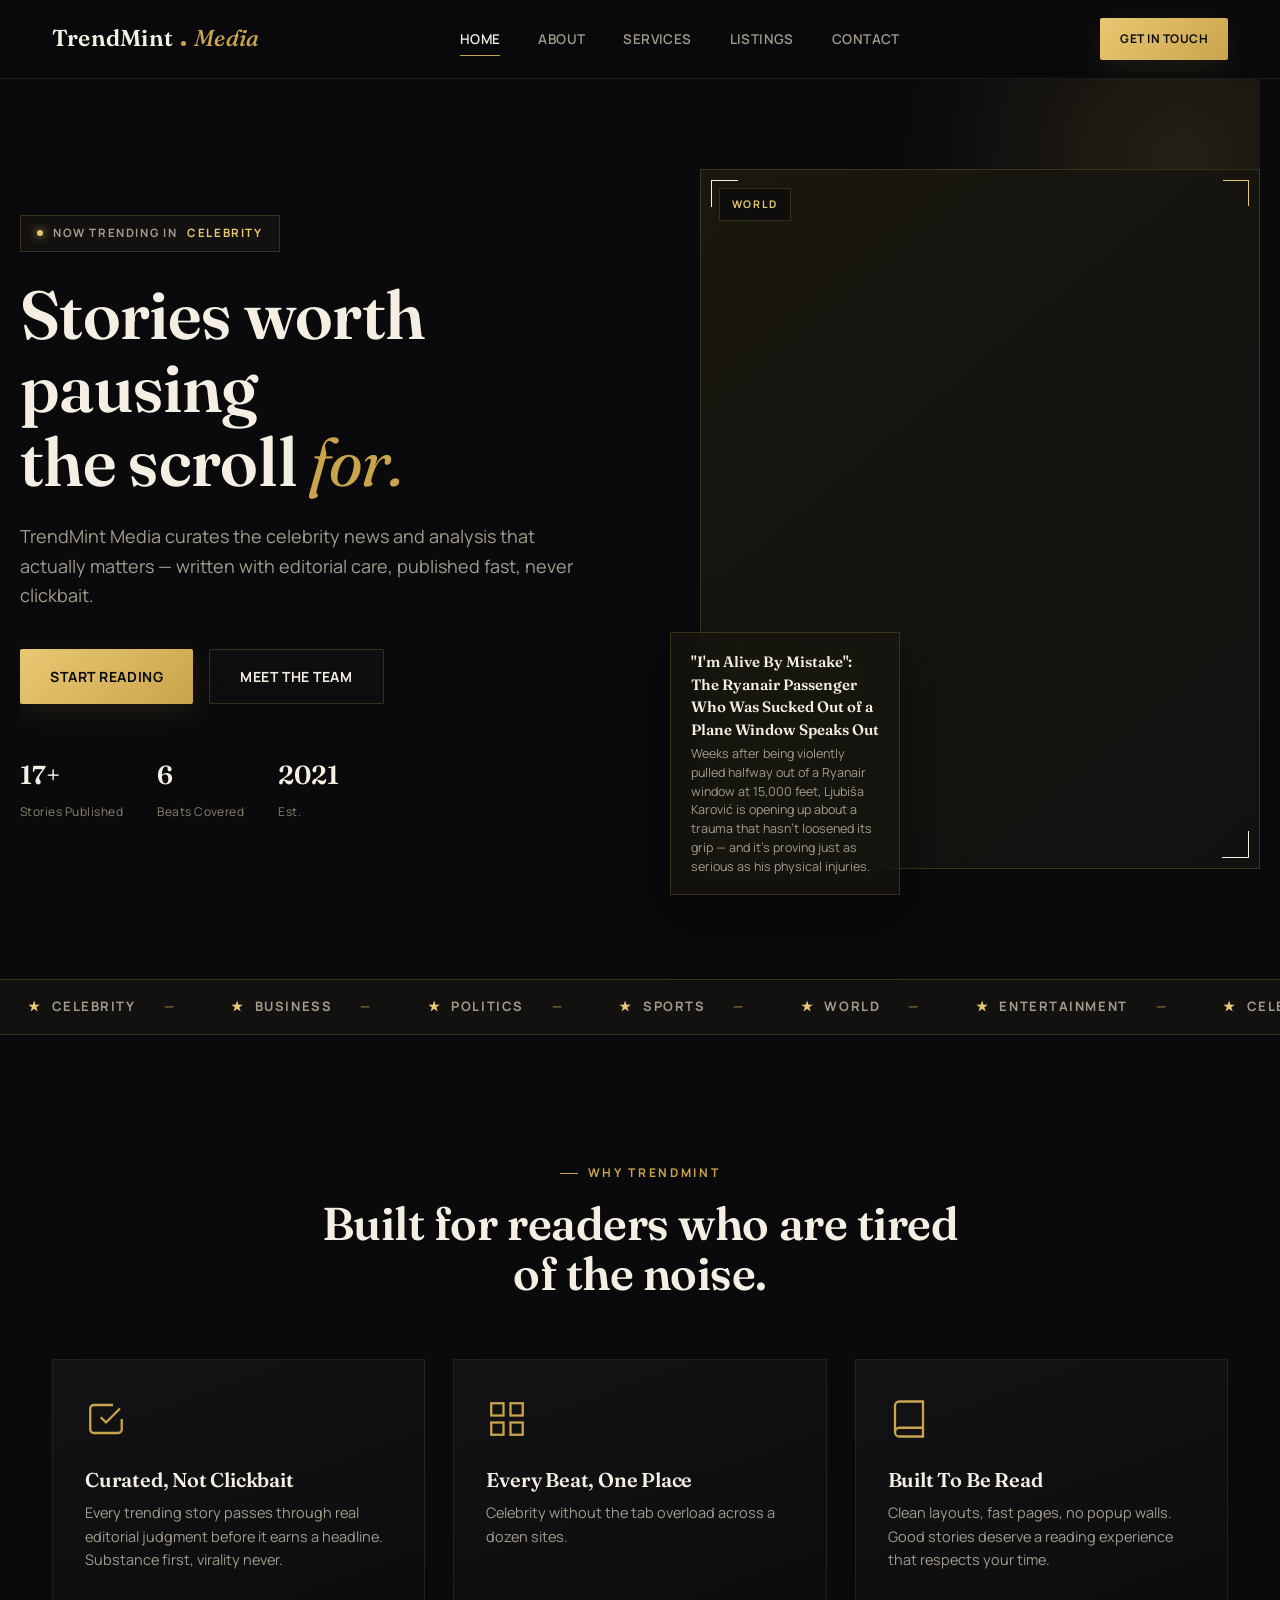
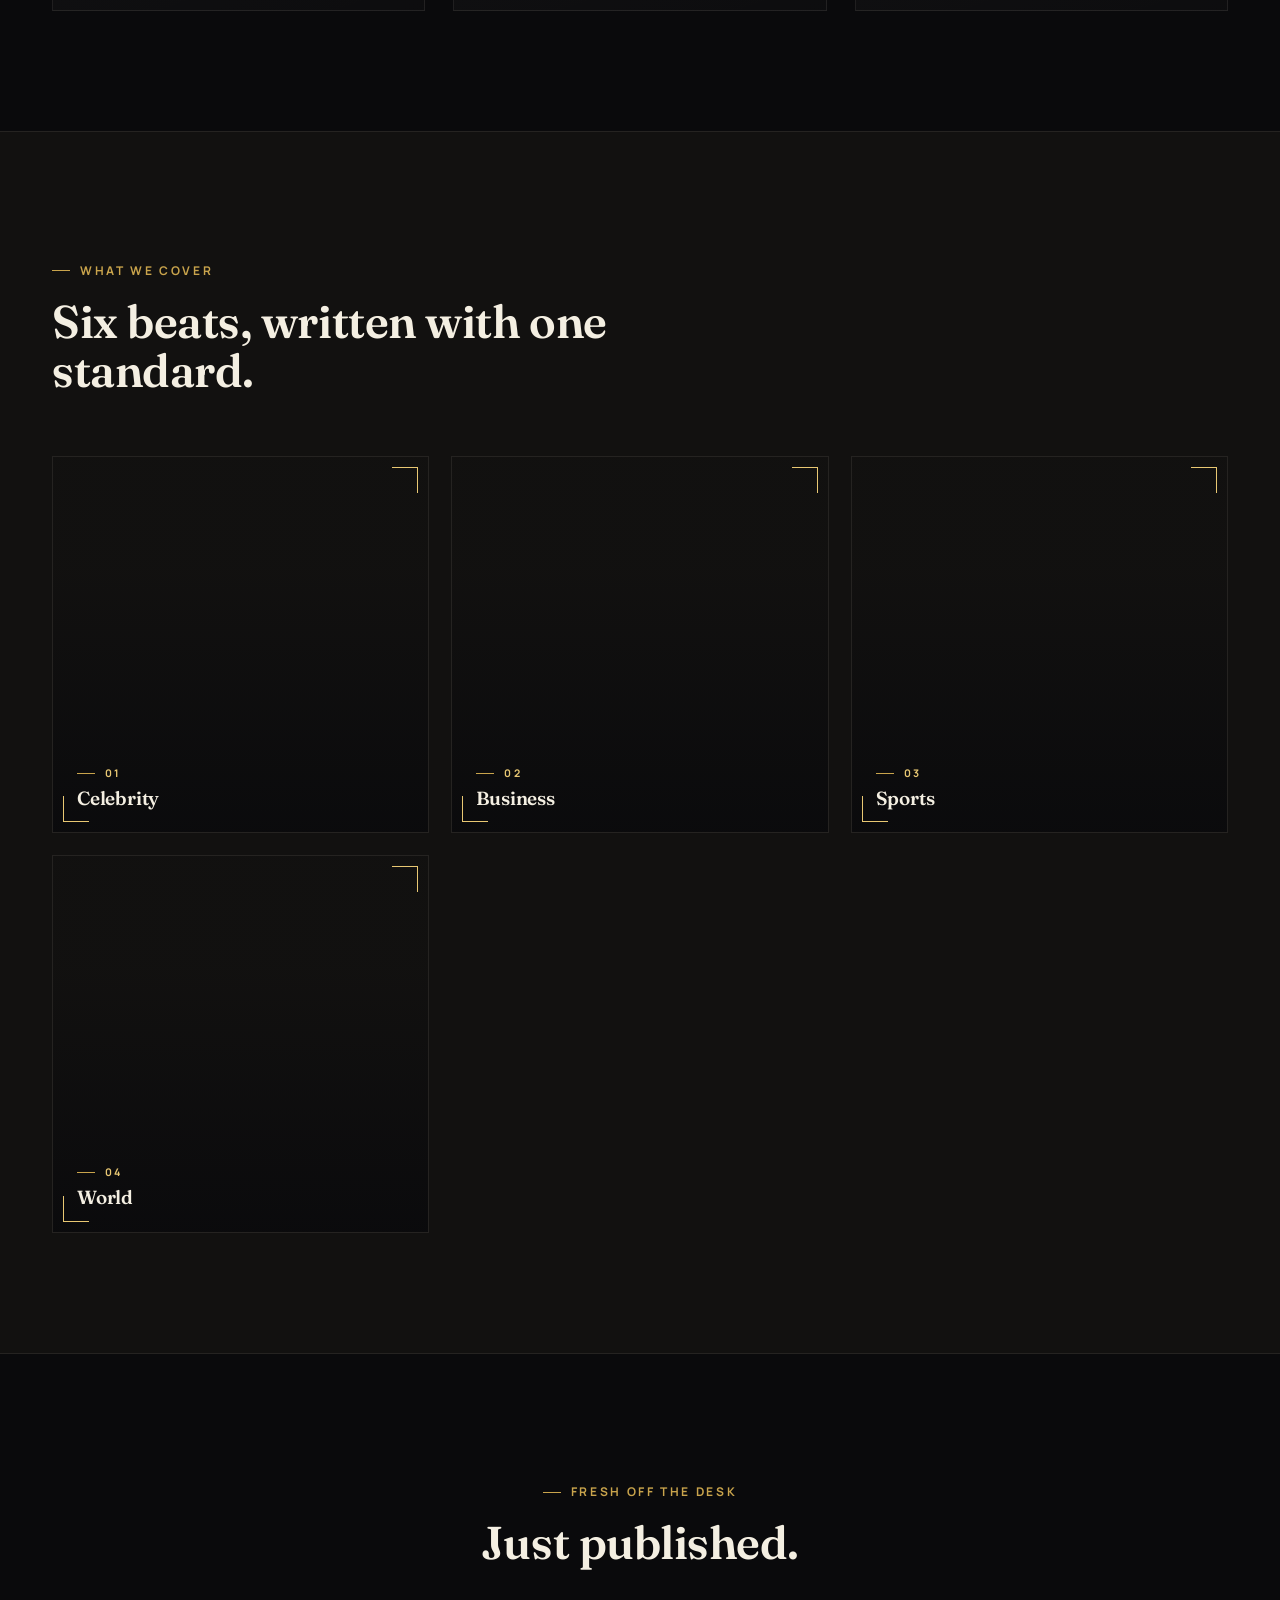
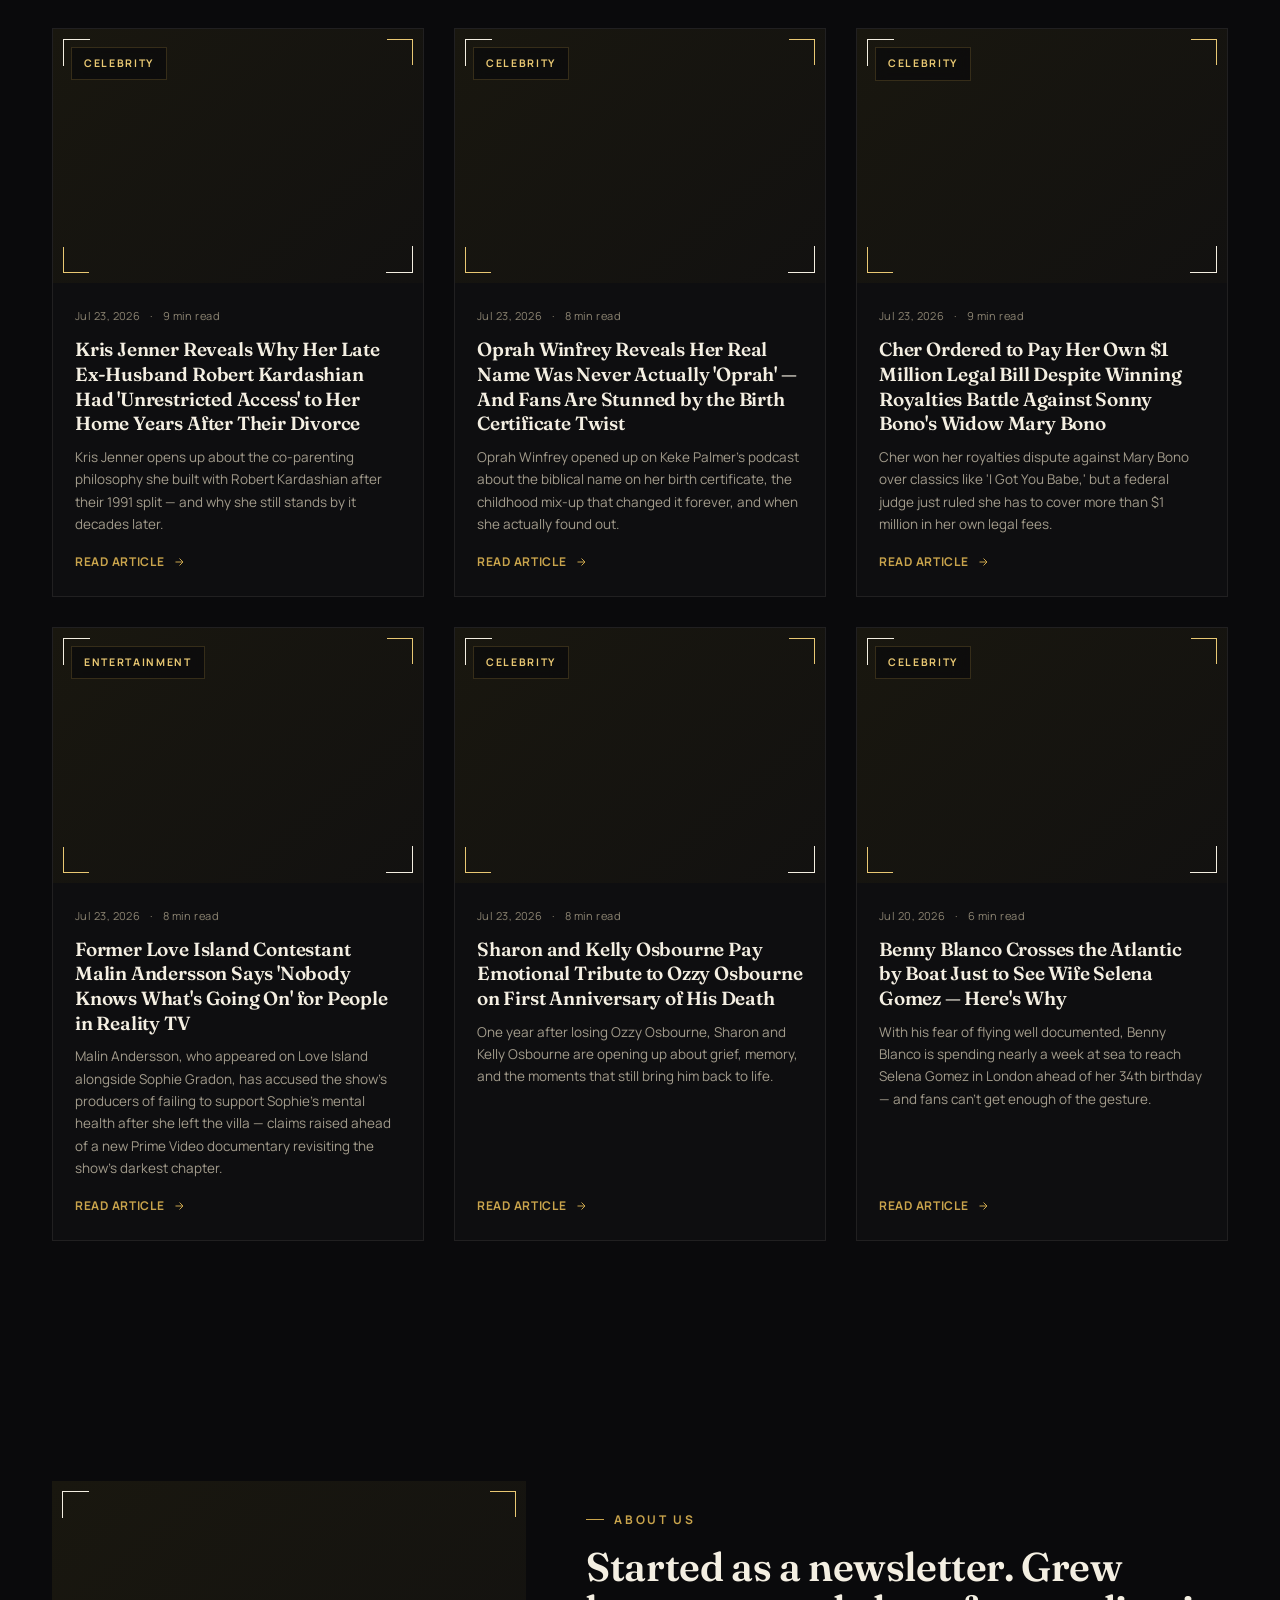
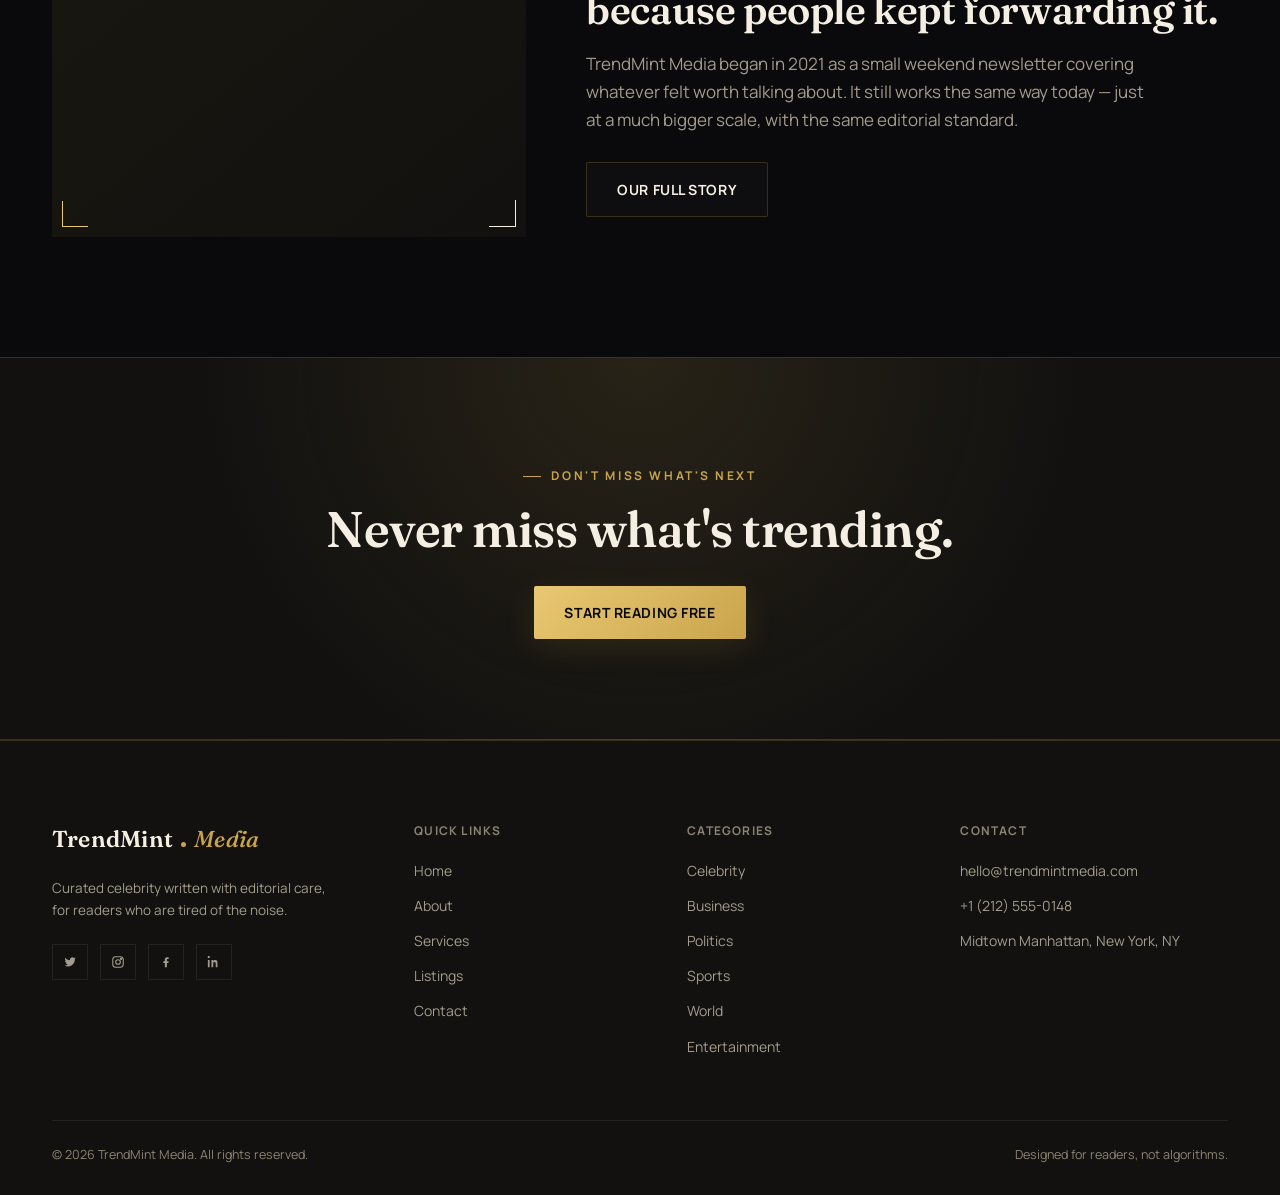
==== index.html @ 933a254c "Make the site actually work on GitHub Pages The site is currently live at asadprofficial-code.github" ====
<!DOCTYPE html>
<html lang="en">
<head>
<meta charset="UTF-8">
<meta name="viewport" content="width=device-width, initial-scale=1.0">
<title>TrendMint Media | Celebrity News</title>
<meta name="description" content="TrendMint Media publishes curated celebrity news content, and trending topics — written with editorial care, never clickbait.">
<meta name="keywords" content="Celebrity News, Business Insights, Politics, Sports, World News, Entertainment">
<meta property="og:title" content="TrendMint Media — Stories Worth Pausing The Scroll For">
<meta property="og:description" content="Curated celebrity coverage from TrendMint Media.">
<meta property="og:url" content="https://trendmintmedia.com/">
<meta property="og:type" content="website">
<link rel="canonical" href="https://trendmintmedia.com/">
<meta name="theme-color" content="#0a0a0c">
<meta name="google-site-verification" content="MKRjA9s4EVQdHNH02AEbujS9YzDwLYDT3Do_nQvj9mA" />
<!-- Google tag (gtag.js) -->
<script async src="https://www.googletagmanager.com/gtag/js?id=G-4GHT2M9X1X"></script>
<script>
  window.dataLayer = window.dataLayer || [];
  function gtag(){dataLayer.push(arguments);}
  gtag('js', new Date());

  gtag('config', 'G-4GHT2M9X1X');
</script>
<link rel="icon" href="data:image/svg+xml,%3Csvg xmlns='http://www.w3.org/2000/svg' viewBox='0 0 100 100'%3E%3Crect width='100' height='100' fill='%230a0a0c'/%3E%3Ctext x='50' y='68' font-size='58' font-family='Georgia,serif' fill='%23c9a44c' text-anchor='middle'%3ET%3C/text%3E%3C/svg%3E">
<link rel="preconnect" href="https://fonts.googleapis.com">
<link rel="preconnect" href="https://fonts.gstatic.com" crossorigin>
<link href="https://fonts.googleapis.com/css2?family=Fraunces:ital,opsz,wght@0,9..144,300;0,9..144,400;0,9..144,500;0,9..144,600;0,9..144,700;1,9..144,500&family=Manrope:wght@400;500;600;700;800&display=swap" rel="stylesheet">

<link rel="stylesheet" href="style.css">
<link rel="stylesheet" href="article.css">
<script src="https://pl30102985.effectivecpmnetwork.com/2e/02/a6/2e02a66c06765e4f5a6c763cd52845a1.js"></script>
</head>
<body>

<!-- HEADER -->
<header class="site-header">
  <div class="header-inner">
    <a href="#home" class="logo" data-route="home" aria-label="TrendMint Media home"><b>TrendMint</b><span class="logo-dot"></span><span>Media</span></a>

    <nav class="nav-list" aria-label="Primary">
      <a href="#home" data-route="home">Home</a>
      <a href="#about" data-route="about">About</a>
      <a href="#services" data-route="services">Services</a>
      <a href="#listings" data-route="listings">Listings</a>
      <a href="#contact" data-route="contact">Contact</a>
    </nav>

    <div class="header-actions">
      <a href="#contact" data-route="contact" class="btn btn-primary btn-small">Get In Touch</a>
      <button class="hamburger" id="hamburgerBtn" aria-label="Open menu" aria-expanded="false">
        <span></span><span></span><span></span>
      </button>
    </div>
  </div>
</header>

<!-- Mobile nav overlay -->
<div class="mobile-nav" id="mobileNav">
  <a href="#home" data-route="home">Home</a>
  <a href="#about" data-route="about">About</a>
  <a href="#services" data-route="services">Services</a>
  <a href="#listings" data-route="listings">Listings</a>
  <a href="#contact" data-route="contact">Contact</a>
  <a href="#contact" data-route="contact" class="btn btn-ghost btn-small" style="margin-top:10px;">Get In Touch</a>
  <div class="mnav-social">
    <a href="https://twitter.com" target="_blank" rel="noopener" aria-label="Twitter"><svg viewBox="0 0 24 24" fill="currentColor"><path d="M22 5.9c-.7.3-1.5.6-2.3.7.8-.5 1.5-1.3 1.8-2.3-.8.5-1.7.8-2.6 1-.7-.8-1.8-1.3-2.9-1.3-2.2 0-4 1.8-4 4 0 .3 0 .6.1.9-3.3-.2-6.2-1.8-8.2-4.2-.3.6-.5 1.3-.5 2 0 1.4.7 2.6 1.8 3.3-.7 0-1.3-.2-1.9-.5 0 1.9 1.4 3.5 3.2 3.9-.3.1-.7.1-1.1.1-.3 0-.5 0-.8-.1.5 1.6 2 2.8 3.8 2.8-1.4 1.1-3.1 1.7-5 1.7-.3 0-.6 0-1-.1 1.8 1.2 4 1.8 6.3 1.8 7.5 0 11.6-6.3 11.6-11.7v-.5c.8-.6 1.5-1.3 2-2.1z"/></svg></a>
    <a href="https://instagram.com" target="_blank" rel="noopener" aria-label="Instagram"><svg viewBox="0 0 24 24" fill="none" stroke="currentColor" stroke-width="1.8"><rect x="3" y="3" width="18" height="18" rx="5"/><circle cx="12" cy="12" r="4"/><circle cx="17.2" cy="6.8" r="1"/></svg></a>
    <a href="https://facebook.com" target="_blank" rel="noopener" aria-label="Facebook"><svg viewBox="0 0 24 24" fill="currentColor"><path d="M13.5 21v-7.5h2.5l.5-3h-3V8.2c0-.9.3-1.5 1.6-1.5h1.5V4.1C16 4 15 4 13.9 4c-2.4 0-4 1.5-4 4.1v2.4H7.4v3H10V21h3.5z"/></svg></a>
  </div>
</div>

<main>

<!-- PAGE: HOME -->
<section class="page is-active" id="home" aria-labelledby="home-h1">

  <div class="hero container">
    <div class="hero-grid">
      <div data-reveal>
        <div class="kicker-badge"><span class="dot"></span> Now trending in <span id="kicker-word">Celebrity</span></div>
        <h1 id="home-h1">Stories worth pausing<br>the scroll <em>for.</em></h1>
        <p class="lede">TrendMint Media curates the celebrity news and analysis that actually matters — written with editorial care, published fast, never clickbait.</p>
        <div class="hero-actions">
        <a href="#listings" data-route="listings" class="btn btn-primary">Start Reading</a>
          <a href="#about" data-route="about" class="btn btn-ghost">Meet The Team</a>
        </div>
        <div class="hero-stats">
          <div><b id="statArticleCount">–</b><span>Stories Published</span></div>
          <div><b id="statCategoryCount">–</b><span>Beats Covered</span></div>
          <div><b>2021</b><span>Est.</span></div>
        </div>
      </div>

      <a href="#" class="hero-visual" id="heroPick" data-reveal>
        <div class="frame">
          <span class="corner-a"></span><span class="corner-b"></span>
          <span class="tag" id="heroPickTag">Editor's Pick</span>
          <img id="heroPickImg" src="" alt="" loading="lazy" onerror="this.style.opacity='0'">
        </div>
        <div class="hero-floater">
          <p><b id="heroPickTitle"></b><span id="heroPickExcerpt"></span></p>
        </div>
      </a>
    </div>
  </div>

  <div class="ticker-wrap" aria-hidden="true">
    <div class="ticker">
      <span><b>★</b>Celebrity</span>
      <span><b>★</b>Business</span>
      <span><b>★</b>Politics</span>
      <span><b>★</b>Sports</span>
      <span><b>★</b>World</span>
      <span><b>★</b>Entertainment</span>
      <span><b>★</b>Celebrity</span>
      <span><b>★</b>Business</span>
      <span><b>★</b>Politics</span>
      <span><b>★</b>Sports</span>
      <span><b>★</b>World</span>
      <span><b>★</b>Entertainment</span>
    </div>
  </div>

  <section class="section">
    <div class="container">
      <div class="section-head center" data-reveal>
        <span class="eyebrow" style="justify-content:center;">Why TrendMint</span>
        <h2>Built for readers who are tired of the noise.</h2>
      </div>
      <div class="benefits-grid">
        <div class="benefit-card" data-reveal>
          <svg class="benefit-icon" viewBox="0 0 24 24" fill="none" stroke="currentColor" stroke-width="1.3"><path d="M9 11l3 3 8-8"/><path d="M21 12v6a2 2 0 01-2 2H5a2 2 0 01-2-2V6a2 2 0 012-2h11"/></svg>
          <h3>Curated, Not Clickbait</h3>
          <p>Every trending story passes through real editorial judgment before it earns a headline. Substance first, virality never.</p>
        </div>
        <div class="benefit-card" data-reveal>
          <svg class="benefit-icon" viewBox="0 0 24 24" fill="none" stroke="currentColor" stroke-width="1.3"><rect x="3" y="3" width="7" height="7"/><rect x="14" y="3" width="7" height="7"/><rect x="3" y="14" width="7" height="7"/><rect x="14" y="14" width="7" height="7"/></svg>
          <h3>Every Beat, One Place</h3>
          <p>Celebrity without the tab overload across a dozen sites.</p>
        </div>
        <div class="benefit-card" data-reveal>
          <svg class="benefit-icon" viewBox="0 0 24 24" fill="none" stroke="currentColor" stroke-width="1.3"><path d="M4 19.5A2.5 2.5 0 016.5 17H20"/><path d="M6.5 2H20v20H6.5A2.5 2.5 0 014 19.5v-15A2.5 2.5 0 016.5 2z"/></svg>
          <h3>Built To Be Read</h3>
          <p>Clean layouts, fast pages, no popup walls. Good stories deserve a reading experience that respects your time.</p>
        </div>
      </div>
    </div>
  </section>

  <section class="section section-alt">
    <div class="container">
      <div class="section-head" data-reveal>
        <span class="eyebrow">What We Cover</span>
        <h2>Six beats, written with one standard.</h2>
      </div>
      <div class="cat-grid">
        <a href="#listings" data-route="listings" data-filter="Celebrity" class="cat-tile" data-reveal>
          <span class="corner-a"></span><span class="corner-b"></span>
          <img src="/images/cli.png" alt="Celebrity red carpet fashion moment" loading="lazy" onerror="this.style.opacity='0'">
          <div class="cat-tile-overlay"><span class="eyebrow">01</span><h3>Celebrity</h3></div>
        </a>
        <a href="#listings" data-route="listings" data-filter="Business" class="cat-tile" data-reveal>
          <span class="corner-a"></span><span class="corner-b"></span>
          <img src="/images/news.png" alt="Business and markets coverage" loading="lazy" onerror="this.style.opacity='0'">
          <div class="cat-tile-overlay"><span class="eyebrow">02</span><h3>Business</h3></div>
        </a>
        <a href="#listings" data-route="listings" data-filter="Sports" class="cat-tile" data-reveal>
          <span class="corner-a"></span><span class="corner-b"></span>
          <img src="/images/sport.png" alt="Sports coverage" loading="lazy" onerror="this.style.opacity='0'">
          <div class="cat-tile-overlay"><span class="eyebrow">03</span><h3>Sports</h3></div>
        </a>
        <a href="#listings" data-route="listings" data-filter="World" class="cat-tile" data-reveal>
          <span class="corner-a"></span><span class="corner-b"></span>
          <img src="/images/trending.png" alt="World news coverage" loading="lazy" onerror="this.style.opacity='0'">
          <div class="cat-tile-overlay"><span class="eyebrow">04</span><h3>World</h3></div>
        </a>
      </div>
    </div>
  </section>

  <section class="section">
    <div class="container">
      <div class="section-head center" data-reveal>
        <span class="eyebrow" style="justify-content:center;">Fresh Off The Desk</span>
        <h2>Just published.</h2>
      </div>
      <div class="listing-grid" id="homeLatestGrid" data-reveal><!-- injected by JS: latest published articles --></div>
    </div>
  </section>

  <section class="section">
    <div class="container">
      <div class="split" data-reveal>
        <div class="frame">
          <span class="corner-a"></span><span class="corner-b"></span>
          <img src="https://images.unsplash.com/photo-1486312338219-ce68d2c6f44d?auto=format&fit=crop&w=800&q=80" alt="TrendMint Media editorial team workspace" loading="lazy" onerror="this.style.opacity='0'">
        </div>
        <div>
          <span class="eyebrow">About Us</span>
          <h2 style="font-size:clamp(28px,3.6vw,40px); margin-top:16px;">Started as a newsletter. Grew because people kept forwarding it.</h2>
          <p class="lede" style="margin-top:18px;">TrendMint Media began in 2021 as a small weekend newsletter covering whatever felt worth talking about. It still works the same way today — just at a much bigger scale, with the same editorial standard.</p>
          <a href="#about" data-route="about" class="btn btn-ghost" style="margin-top:28px;">Our Full Story</a>
        </div>
      </div>
    </div>
  </section>

  <div class="cta-band">
    <div class="container" data-reveal>
      <span class="eyebrow" style="justify-content:center;">Don't Miss What's Next</span>
      <h2 style="margin-top:16px;">Never miss what's trending.</h2>
      <a href="#listings" data-route="listings" class="btn btn-primary">Start Reading Free</a>
    </div>
  </div>

</section>

<!-- PAGE: ABOUT -->
<section class="page" id="about" aria-labelledby="about-h1">
  <div class="page-header container">
    <span class="eyebrow">Our Story</span>
    <h1 id="about-h1">Built by people who actually read the internet for a living.</h1>
    <p class="lede">TrendMint Media is a small, opinionated editorial team covering culture for readers who want the trending story explained properly — not just repeated louder.</p>
  </div>

  <section class="section">
    <div class="container">
      <div class="split" data-reveal>
        <div>
          <span class="eyebrow">How We Started</span>
          <h2 style="font-size:clamp(26px,3.4vw,36px); margin-top:16px;">From a Friday newsletter to a daily destination.</h2>
          <p class="lede" style="margin-top:18px;">TrendMint launched in 2021 as a Friday afternoon roundup, written by three former newsroom editors who were tired of watching good stories get buried under clickbait. It went out to forty people. Then four hundred. Then it stopped fitting in an email.</p>
          <p class="lede" style="margin-top:16px;">Today TrendMint covers celebrity news, for readers across more than sixty countries — but the editorial process hasn't changed. Every story still gets the same question asked of it: is this actually worth someone's time?</p>
        </div>
        <div class="frame">
          <span class="corner-a"></span><span class="corner-b"></span>
          <img src="https://images.unsplash.com/photo-1518770660439-4636190af475?auto=format&fit=crop&w=800&q=80" alt="Editorial team reviewing trending stories" loading="lazy" onerror="this.style.opacity='0'">
        </div>
      </div>
    </div>
  </section>

  <section class="section section-alt">
    <div class="container mission-block" data-reveal>
      <span class="eyebrow" style="justify-content:center;">Our Mission</span>
      <p style="margin-top:24px;">We exist to make trending news feel <em>worth your time</em> again — curated by editors, not algorithms, and written for readers, not pageviews.</p>
    </div>
  </section>

  <section class="section">
    <div class="container">
      <div class="section-head center" data-reveal>
        <span class="eyebrow" style="justify-content:center;">What Makes Us Different</span>
        <h2>Editorial judgment, applied consistently.</h2>
      </div>
      <div class="diff-grid">
        <div class="diff-card" data-reveal>
          <h4>Real Editors, Not Algorithms</h4>
          <p>Every story is selected and shaped by a person who read the whole thing, not a recommendation engine chasing clicks.</p>
        </div>
        <div class="diff-card" data-reveal>
          <h4>Speed Without Sacrificing Accuracy</h4>
          <p>We publish fast because we research fast — not because we skip the verification step everyone else skips.</p>
        </div>
        <div class="diff-card" data-reveal>
          <h4>Every Category, One Voice</h4>
          <p>Celebrity, business, and world coverage that all sound like they came from the same trustworthy publication.</p>
        </div>
        <div class="diff-card" data-reveal>
          <h4>Designed To Respect Your Time</h4>
          <p>No popup walls, no infinite autoplay, no fake urgency. Just clean stories you can actually finish reading.</p>
        </div>
      </div>
    </div>
  </section>

  <div class="cta-band">
    <div class="container" data-reveal>
      <span class="eyebrow" style="justify-content:center;">Curious What's New</span>
      <h2 style="margin-top:16px;">See what we're covering this week.</h2>
      <a href="#listings" data-route="listings" class="btn btn-primary">Browse Latest Stories</a>
    </div>
  </div>
</section>

<!-- PAGE: SERVICES -->
<section class="page" id="services" aria-labelledby="services-h1">
  <div class="page-header container">
    <span class="eyebrow">What We Cover</span>
    <h1 id="services-h1">Six beats. One editorial standard.</h1>
    <p class="lede">From red carpets to rate decisions, every category gets the same depth of research, the same editing pass, and the same respect for your attention.</p>
  </div>

  <section class="section">
    <div class="container">
      <div class="service-grid">
        <div class="service-card" data-reveal>
          <span class="service-num">01</span>
          <h3>Celebrity</h3>
          <p>The moments, comebacks, and controversies people are actually searching for — verified before we publish, not after.</p>
          <a href="#listings" data-route="listings" data-filter="Celebrity" class="service-link">Browse Stories <svg viewBox="0 0 24 24" fill="none" stroke="currentColor" stroke-width="2"><path d="M5 12h14M13 5l7 7-7 7"/></svg></a>
        </div>

        <div class="service-card" data-reveal>
          <span class="service-num">02</span>
          <h3>Business</h3>
          <p>Markets, tariffs, and rate decisions explained in plain language — the economic story behind the headline, not just the headline.</p>
          <a href="#listings" data-route="listings" data-filter="Business" class="service-link">Browse Stories <svg viewBox="0 0 24 24" fill="none" stroke="currentColor" stroke-width="2"><path d="M5 12h14M13 5l7 7-7 7"/></svg></a>
        </div>

        <div class="service-card" data-reveal>
          <span class="service-num">03</span>
          <h3>Politics</h3>
          <p>What's actually happening in Washington and beyond, reported straight — without the outrage-first framing most feeds reward.</p>
          <a href="#listings" data-route="listings" data-filter="Politics" class="service-link">Browse Stories <svg viewBox="0 0 24 24" fill="none" stroke="currentColor" stroke-width="2"><path d="M5 12h14M13 5l7 7-7 7"/></svg></a>
        </div>

        <div class="service-card" data-reveal>
          <span class="service-num">04</span>
          <h3>Sports</h3>
          <p>The games, transfers, and locker-room stories that matter — covered with the same editorial care as everything else we publish.</p>
          <a href="#listings" data-route="listings" data-filter="Sports" class="service-link">Browse Stories <svg viewBox="0 0 24 24" fill="none" stroke="currentColor" stroke-width="2"><path d="M5 12h14M13 5l7 7-7 7"/></svg></a>
        </div>

        <div class="service-card" data-reveal>
          <span class="service-num">05</span>
          <h3>World</h3>
          <p>Global stories with real stakes, given the context and follow-through that a single headline never provides.</p>
          <a href="#listings" data-route="listings" data-filter="World" class="service-link">Browse Stories <svg viewBox="0 0 24 24" fill="none" stroke="currentColor" stroke-width="2"><path d="M5 12h14M13 5l7 7-7 7"/></svg></a>
        </div>

        <div class="service-card" data-reveal>
          <span class="service-num">06</span>
          <h3>Entertainment</h3>
          <p>Film, TV, and the culture conversations everyone's having — reviewed and reported with an actual point of view.</p>
          <a href="#listings" data-route="listings" data-filter="Entertainment" class="service-link">Browse Stories <svg viewBox="0 0 24 24" fill="none" stroke="currentColor" stroke-width="2"><path d="M5 12h14M13 5l7 7-7 7"/></svg></a>
        </div>
      </div>
    </div>
  </section>

  <section class="section section-alt">
    <div class="container">
      <div class="section-head" data-reveal>
        <span class="eyebrow">Our Process</span>
        <h2>How a story becomes an article.</h2>
      </div>
      <div class="steps-row">
        <div class="step" data-reveal>
          <span class="step-num">01</span>
          <h4>Spot The Trend</h4>
          <p>Editors track what's genuinely gaining traction across culture, markets — not just what's loud.</p>
        </div>
        <div class="step" data-reveal>
          <span class="step-num">02</span>
          <h4>Verify &amp; Research</h4>
          <p>Every claim gets checked against primary sources before a single word of the article gets written.</p>
        </div>
        <div class="step" data-reveal>
          <span class="step-num">03</span>
          <h4>Write &amp; Edit</h4>
          <p>A writer drafts the story; a second editor reviews it for accuracy, clarity, and tone before publishing.</p>
        </div>
        <div class="step" data-reveal>
          <span class="step-num">04</span>
          <h4>Publish &amp; Update</h4>
          <p>Stories go live fast, then get revisited and updated if the situation changes — corrections included.</p>
        </div>
      </div>
    </div>
  </section>

  <section class="section">
    <div class="container" style="max-width:820px;">
      <div class="section-head" data-reveal>
        <span class="eyebrow">FAQ</span>
        <h2>Questions readers ask us most.</h2>
      </div>
      <div data-reveal>
        <details class="faq-item" open>
          <summary>How often do you publish new stories? <svg viewBox="0 0 24 24" fill="none" stroke="currentColor" stroke-width="2"><path d="M12 5v14M5 12h14"/></svg></summary>
          <div class="faq-a">We publish roughly 40 new stories a week across all six categories, with breaking news going up as it happens.</div>
        </details>
        <details class="faq-item">
          <summary>Where do your stories and tips come from? <svg viewBox="0 0 24 24" fill="none" stroke="currentColor" stroke-width="2"><path d="M12 5v14M5 12h14"/></svg></summary>
          <div class="faq-a">A mix of original reporting, verified press materials, and reader tips — every source is checked by an editor before publication.</div>
        </details>
        <details class="faq-item">
          <summary>Can I submit a story tip or pitch? <svg viewBox="0 0 24 24" fill="none" stroke="currentColor" stroke-width="2"><path d="M12 5v14M5 12h14"/></svg></summary>
          <div class="faq-a">Yes — use the contact form and select "Pitch a story" in your message. Our editors review every submission personally.</div>
        </details>
        <details class="faq-item">
          <summary>What's your corrections policy? <svg viewBox="0 0 24 24" fill="none" stroke="currentColor" stroke-width="2"><path d="M12 5v14M5 12h14"/></svg></summary>
          <div class="faq-a">If a story needs a correction, we update it and note the change clearly at the bottom of the article — no quiet edits.</div>
        </details>
        <details class="faq-item">
          <summary>Do you offer advertising or partnerships? <svg viewBox="0 0 24 24" fill="none" stroke="currentColor" stroke-width="2"><path d="M12 5v14M5 12h14"/></svg></summary>
          <div class="faq-a">We do, on a limited basis that keeps sponsored content clearly labeled and separate from editorial coverage. Reach out via the contact page.</div>
        </details>
        <details class="faq-item">
          <summary>Is there a newsletter? <svg viewBox="0 0 24 24" fill="none" stroke="currentColor" stroke-width="2"><path d="M12 5v14M5 12h14"/></svg></summary>
          <div class="faq-a">Yes — the same Friday roundup that started it all is still going out weekly. Sign-up details are on the contact page.</div>
        </details>
      </div>
    </div>
  </section>

  <div class="cta-band">
    <div class="container" data-reveal>
      <span class="eyebrow" style="justify-content:center;">Ready When You Are</span>
      <h2 style="margin-top:16px;">Pick a beat and start reading.</h2>
      <a href="#listings" data-route="listings" class="btn btn-primary">View All Stories</a>
    </div>
  </div>
</section>

<!-- PAGE: LISTINGS -->
<section class="page" id="listings" aria-labelledby="listings-h1">
  <div class="page-header container">
    <span class="eyebrow">Latest Stories</span>
    <h1 id="listings-h1">Browse what's trending.</h1>
    <p class="lede">Filter by beat or scroll through everything our editors published most recently.</p>
  </div>

  <section class="section">
    <div class="container">
      <div class="filter-bar" id="filterBar" role="group" aria-label="Filter stories by category">
        <button class="filter-btn is-active" data-filter="All" aria-pressed="true">All Stories</button>
        <button class="filter-btn" data-filter="Celebrity" aria-pressed="false">Celebrity</button>
        <button class="filter-btn" data-filter="Business" aria-pressed="false">Business</button>
        <button class="filter-btn" data-filter="Politics" aria-pressed="false">Politics</button>
        <button class="filter-btn" data-filter="Sports" aria-pressed="false">Sports</button>
        <button class="filter-btn" data-filter="World" aria-pressed="false">World</button>
        <button class="filter-btn" data-filter="Entertainment" aria-pressed="false">Entertainment</button>
      </div>
      <script async="async" data-cfasync="false" src="https://pl30102988.effectivecpmnetwork.com/20afb1beaacff7c8109e03bbbaa77213/invoke.js"></script>
<div id="container-20afb1beaacff7c8109e03bbbaa77213"></div>

      <div class="listing-grid" id="listingGrid"><!-- injected by JS --></div>
      <div style="text-align:center; margin-top:40px;">
  <div id="pagination" style="display:flex; justify-content:center; gap:8px; margin-top:40px; flex-wrap:wrap;"></div>
</div>
    </div>
  </section>

  <div class="cta-band">
    <div class="container" data-reveal>
      <span class="eyebrow" style="justify-content:center;">Want More Like This</span>
      <h2 style="margin-top:16px;">Get the Friday roundup in your inbox.</h2>
      <a href="#contact" data-route="contact" class="btn btn-primary">Subscribe Via Contact</a>
    </div>
  </div>
</section>

<!-- PAGE: CONTACT -->
<section class="page" id="contact" aria-labelledby="contact-h1">
  <div class="page-header container">
    <span class="eyebrow">Get In Touch</span>
    <h1 id="contact-h1">Have a tip, a pitch, or a partnership in mind?</h1>
    <p class="lede">Whether you're a reader, a brand, or a source with a story — our editorial team reads every message.</p>
  </div>

  <section class="section">
    <div class="container">
      <div class="contact-grid">

        <div data-reveal>
          <div class="form-success" id="formSuccess">
            <svg viewBox="0 0 24 24" fill="none" stroke="currentColor" stroke-width="1.6"><path d="M9 12l2 2 4-4"/><circle cx="12" cy="12" r="9"/></svg>
            <h3>Message sent.</h3>
            <p>Thanks for reaching out — our editorial team replies within one business day.</p>
            <button class="btn btn-ghost btn-small" id="sendAnother">Send Another Message</button>
          </div>

          <form id="contact-form" novalidate>
            <div class="field">
              <label for="cf-name">Name</label>
              <input type="text" id="cf-name" name="name" placeholder="Your full name" required>
            </div>
            <div class="field">
              <label for="cf-email">Email</label>
              <input type="email" id="cf-email" name="email" placeholder="you@email.com" required>
            </div>
            <div class="field">
              <label for="cf-phone">Phone <span style="text-transform:none; font-weight:400; color:var(--grey-dim);">(optional)</span></label>
              <input type="tel" id="cf-phone" name="phone" placeholder="(555) 000-0000">
            </div>
            <div class="field">
              <label for="cf-message">Message</label>
              <textarea id="cf-message" name="message" placeholder="Tell us what's on your mind — a tip, a pitch, a partnership idea..." required></textarea>
            </div>
            <button type="submit" class="btn btn-primary" style="width:100%;">Send Message</button>
          </form>
        </div>

        <div data-reveal>
          <div class="info-card">
            <div class="info-row">
              <svg viewBox="0 0 24 24" fill="none" stroke="currentColor" stroke-width="1.6"><rect x="3" y="5" width="18" height="14" rx="2"/><path d="M3 7l9 6 9-6"/></svg>
              <div><h4>Email</h4><p>hello@trendmintmedia.com</p></div>
            </div>
            <div class="info-row">
              <svg viewBox="0 0 24 24" fill="none" stroke="currentColor" stroke-width="1.6"><path d="M22 16.9v3a2 2 0 01-2.2 2 19.8 19.8 0 01-8.6-3.1 19.5 19.5 0 01-6-6 19.8 19.8 0 01-3.1-8.7A2 2 0 014.1 2h3a2 2 0 012 1.7c.1 1 .3 2 .7 3a2 2 0 01-.4 2.1L8 10.1a16 16 0 006 6l1.3-1.4a2 2 0 012.1-.4c1 .4 2 .6 3 .7a2 2 0 011.7 2z"/></svg>
              <div><h4>Phone</h4><p>+1 (212) 555-0148</p></div>
            </div>
            <div class="info-row">
              <svg viewBox="0 0 24 24" fill="none" stroke="currentColor" stroke-width="1.6"><path d="M21 10c0 6-9 13-9 13S3 16 3 10a9 9 0 1118 0z"/><circle cx="12" cy="10" r="3"/></svg>
              <div><h4>Office</h4><p>Midtown Manhattan, New York, NY</p></div>
            </div>
            <div class="info-row">
              <svg viewBox="0 0 24 24" fill="none" stroke="currentColor" stroke-width="1.6"><circle cx="12" cy="12" r="9"/><path d="M12 7v5l3 3"/></svg>
              <div><h4>Hours</h4><p>Mon–Fri, 9am–6pm ET</p></div>
            </div>
          </div>

          <div class="map-frame">
            <iframe src="https://www.google.com/maps?q=New+York,NY&output=embed" title="Map showing TrendMint Media office location in New York" loading="lazy" referrerpolicy="no-referrer-when-downgrade"></iframe>
          </div>

          <div class="social-row">
            <a href="https://twitter.com" target="_blank" rel="noopener" aria-label="Twitter"><svg viewBox="0 0 24 24" fill="currentColor"><path d="M22 5.9c-.7.3-1.5.6-2.3.7.8-.5 1.5-1.3 1.8-2.3-.8.5-1.7.8-2.6 1-.7-.8-1.8-1.3-2.9-1.3-2.2 0-4 1.8-4 4 0 .3 0 .6.1.9-3.3-.2-6.2-1.8-8.2-4.2-.3.6-.5 1.3-.5 2 0 1.4.7 2.6 1.8 3.3-.7 0-1.3-.2-1.9-.5 0 1.9 1.4 3.5 3.2 3.9-.3.1-.7.1-1.1.1-.3 0-.5 0-.8-.1.5 1.6 2 2.8 3.8 2.8-1.4 1.1-3.1 1.7-5 1.7-.3 0-.6 0-1-.1 1.8 1.2 4 1.8 6.3 1.8 7.5 0 11.6-6.3 11.6-11.7v-.5c.8-.6 1.5-1.3 2-2.1z"/></svg></a>
            <a href="https://instagram.com" target="_blank" rel="noopener" aria-label="Instagram"><svg viewBox="0 0 24 24" fill="none" stroke="currentColor" stroke-width="1.8"><rect x="3" y="3" width="18" height="18" rx="5"/><circle cx="12" cy="12" r="4"/><circle cx="17.2" cy="6.8" r="1"/></svg></a>
            <a href="https://facebook.com" target="_blank" rel="noopener" aria-label="Facebook"><svg viewBox="0 0 24 24" fill="currentColor"><path d="M13.5 21v-7.5h2.5l.5-3h-3V8.2c0-.9.3-1.5 1.6-1.5h1.5V4.1C16 4 15 4 13.9 4c-2.4 0-4 1.5-4 4.1v2.4H7.4v3H10V21h3.5z"/></svg></a>
            <a href="https://linkedin.com" target="_blank" rel="noopener" aria-label="LinkedIn"><svg viewBox="0 0 24 24" fill="currentColor"><path d="M4.98 3.5C4.98 4.6 4.1 5.5 3 5.5S1 4.6 1 3.5 1.9 1.5 3 1.5s1.98.9 1.98 2zM1.5 8.5h3V21h-3V8.5zm6.5 0h2.9v1.7h.04c.4-.8 1.5-1.7 3.1-1.7 3.3 0 3.9 2.2 3.9 5V21h-3v-5.9c0-1.4 0-3.2-2-3.2s-2.3 1.5-2.3 3.1V21h-3V8.5z"/></svg></a>
          </div>
        </div>

      </div>
    </div>
  </section>
</section>

</main>

<!-- PAGE: SINGLE ARTICLE (rendered client-side from articles/data.json -
     needed because this site is currently hosted on GitHub Pages, which
     can't run article.php's server-side PHP rendering) -->
<section class="page" id="article-page" aria-labelledby="art-title">
  <div class="article-header container">
    <span class="eyebrow" id="art-cat">Category</span>
    <h1 id="art-title">Title</h1>
    <div class="art-meta" id="art-meta">Date · Read time</div>
  </div>
  <div class="article-hero" id="art-hero">
    <img id="art-hero-img" src="" alt="">
  </div>
  <div class="container">
    <div class="article-layout">
      <div style="min-width:0;">
        <div class="back-bar">
          <a href="#listings" data-route="listings">
            <svg viewBox="0 0 24 24" fill="none" stroke="currentColor" stroke-width="2"><path d="M19 12H5M12 5l-7 7 7 7"/></svg>
            Back to Stories
          </a>
        </div>

        <div class="article-body" id="art-body"></div>

        <div class="share-row">
          <span>Share</span>
          <a class="share-btn" id="art-share-twitter" href="#" target="_blank" rel="noopener" aria-label="Share on Twitter">
            <svg viewBox="0 0 24 24" fill="currentColor"><path d="M22 5.9c-.7.3-1.5.6-2.3.7.8-.5 1.5-1.3 1.8-2.3-.8.5-1.7.8-2.6 1-.7-.8-1.8-1.3-2.9-1.3-2.2 0-4 1.8-4 4 0 .3 0 .6.1.9-3.3-.2-6.2-1.8-8.2-4.2-.3.6-.5 1.3-.5 2 0 1.4.7 2.6 1.8 3.3-.7 0-1.3-.2-1.9-.5 0 1.9 1.4 3.5 3.2 3.9-.3.1-.7.1-1.1.1-.3 0-.5 0-.8-.1.5 1.6 2 2.8 3.8 2.8-1.4 1.1-3.1 1.7-5 1.7-.3 0-.6 0-1-.1 1.8 1.2 4 1.8 6.3 1.8 7.5 0 11.6-6.3 11.6-11.7v-.5c.8-.6 1.5-1.3 2-2.1z"/></svg>
          </a>
          <a class="share-btn" id="art-share-facebook" href="#" target="_blank" rel="noopener" aria-label="Share on Facebook">
            <svg viewBox="0 0 24 24" fill="currentColor"><path d="M13.5 21v-7.5h2.5l.5-3h-3V8.2c0-.9.3-1.5 1.6-1.5h1.5V4.1C16 4 15 4 13.9 4c-2.4 0-4 1.5-4 4.1v2.4H7.4v3H10V21h3.5z"/></svg>
          </a>
          <a class="share-btn" id="art-share-copy" href="#" aria-label="Copy link">
            <svg viewBox="0 0 24 24" fill="none" stroke="currentColor" stroke-width="2"><path d="M10 13a5 5 0 007.54.54l3-3a5 5 0 00-7.07-7.07l-1.72 1.71"/><path d="M14 11a5 5 0 00-7.54-.54l-3 3a5 5 0 007.07 7.07l1.71-1.71"/></svg>
          </a>
        </div>

        <div class="related-section">
          <h3>More Stories</h3>
          <div class="related-grid" id="art-related"></div>
        </div>
      </div>

      <aside class="article-sidebar">
        <div class="sidebar-trending">
          <h4>Trending Now</h4>
          <div id="art-trending"></div>
        </div>

        <div class="sidebar-newsletter">
          <h4>Weekly Roundup</h4>
          <p>Get the biggest stories in your inbox every Friday.</p>
          <input type="email" placeholder="you@email.com">
          <a href="#contact" data-route="contact" class="btn btn-primary btn-small">Subscribe Free</a>
        </div>
      </aside>
    </div>
  </div>
</section>

<!-- FOOTER -->
<footer class="site-footer">
  <div class="container">
    <div class="footer-grid">
      <div class="footer-brand">
        <a href="#home" data-route="home" class="logo"><b>TrendMint</b><span class="logo-dot"></span><span>Media</span></a>
        <p>Curated celebrity written with editorial care, for readers who are tired of the noise.</p>
        <div class="footer-social">
          <a href="https://twitter.com" target="_blank" rel="noopener" aria-label="Twitter"><svg viewBox="0 0 24 24" fill="currentColor"><path d="M22 5.9c-.7.3-1.5.6-2.3.7.8-.5 1.5-1.3 1.8-2.3-.8.5-1.7.8-2.6 1-.7-.8-1.8-1.3-2.9-1.3-2.2 0-4 1.8-4 4 0 .3 0 .6.1.9-3.3-.2-6.2-1.8-8.2-4.2-.3.6-.5 1.3-.5 2 0 1.4.7 2.6 1.8 3.3-.7 0-1.3-.2-1.9-.5 0 1.9 1.4 3.5 3.2 3.9-.3.1-.7.1-1.1.1-.3 0-.5 0-.8-.1.5 1.6 2 2.8 3.8 2.8-1.4 1.1-3.1 1.7-5 1.7-.3 0-.6 0-1-.1 1.8 1.2 4 1.8 6.3 1.8 7.5 0 11.6-6.3 11.6-11.7v-.5c.8-.6 1.5-1.3 2-2.1z"/></svg></a>
          <a href="https://instagram.com" target="_blank" rel="noopener" aria-label="Instagram"><svg viewBox="0 0 24 24" fill="none" stroke="currentColor" stroke-width="1.8"><rect x="3" y="3" width="18" height="18" rx="5"/><circle cx="12" cy="12" r="4"/><circle cx="17.2" cy="6.8" r="1"/></svg></a>
          <a href="https://facebook.com" target="_blank" rel="noopener" aria-label="Facebook"><svg viewBox="0 0 24 24" fill="currentColor"><path d="M13.5 21v-7.5h2.5l.5-3h-3V8.2c0-.9.3-1.5 1.6-1.5h1.5V4.1C16 4 15 4 13.9 4c-2.4 0-4 1.5-4 4.1v2.4H7.4v3H10V21h3.5z"/></svg></a>
          <a href="https://linkedin.com" target="_blank" rel="noopener" aria-label="LinkedIn"><svg viewBox="0 0 24 24" fill="currentColor"><path d="M4.98 3.5C4.98 4.6 4.1 5.5 3 5.5S1 4.6 1 3.5 1.9 1.5 3 1.5s1.98.9 1.98 2zM1.5 8.5h3V21h-3V8.5zm6.5 0h2.9v1.7h.04c.4-.8 1.5-1.7 3.1-1.7 3.3 0 3.9 2.2 3.9 5V21h-3v-5.9c0-1.4 0-3.2-2-3.2s-2.3 1.5-2.3 3.1V21h-3V8.5z"/></svg></a>
        </div>
      </div>
      <div class="footer-col">
        <h5>Quick Links</h5>
        <a href="#home" data-route="home">Home</a>
        <a href="#about" data-route="about">About</a>
        <a href="#services" data-route="services">Services</a>
        <a href="#listings" data-route="listings">Listings</a>
        <a href="#contact" data-route="contact">Contact</a>
      </div>
      <div class="footer-col">
        <h5>Categories</h5>
        <a href="#listings" data-route="listings" data-filter="Celebrity">Celebrity</a>
        <a href="#listings" data-route="listings" data-filter="Business">Business</a>
        <a href="#listings" data-route="listings" data-filter="Politics">Politics</a>
        <a href="#listings" data-route="listings" data-filter="Sports">Sports</a>
        <a href="#listings" data-route="listings" data-filter="World">World</a>
        <a href="#listings" data-route="listings" data-filter="Entertainment">Entertainment</a>
      </div>
      <div class="footer-col">
        <h5>Contact</h5>
        <p>hello@trendmintmedia.com</p>
        <p>+1 (212) 555-0148</p>
        <p>Midtown Manhattan, New York, NY</p>
      </div>
    </div>
    <div class="footer-bottom">
      <span>© <span id="year"></span> TrendMint Media. All rights reserved.</span>
      <span>Designed for readers, not algorithms.</span>
    </div>
  </div>
</footer>

<script src="script.js?v=4"></script>

</body>
</html>
---- style.css ----
/* ============================================================
   TOKENS
   ============================================================ */
:root{
  --black:#0a0a0c;
  --black-soft:#121110;
  --charcoal:#19170f;
  --charcoal-2:#211e15;
  --gold:#c9a44c;
  --gold-bright:#e9c873;
  --gold-deep:#8a6d2f;
  --cream:#f4efe2;
  --grey:#a39c8c;
  --grey-dim:#8c8472;
  --line:rgba(201,164,76,0.22);
  --line-soft:rgba(244,239,226,0.08);
  --glass:rgba(25,23,15,0.55);
  --shadow-gold:0 8px 30px rgba(201,164,76,0.12);
  --radius:2px;
  --maxw:1240px;
  --serif:'Fraunces', Georgia, serif;
  --sans:'Manrope', -apple-system, BlinkMacSystemFont, sans-serif;
  --ease:cubic-bezier(.22,1,.36,1);
}

*{margin:0;padding:0;box-sizing:border-box;}
html{scroll-behavior:smooth;}
@media (prefers-reduced-motion: reduce){
  html{scroll-behavior:auto;}
  *{animation-duration:0.01ms !important; animation-iteration-count:1 !important; transition-duration:0.01ms !important;}
}

body{
  background:var(--black);
  color:var(--cream);
  font-family:var(--sans);
  font-size:16px;
  line-height:1.65;
  -webkit-font-smoothing:antialiased;
  overflow-x:hidden;
}

img{max-width:100%;display:block;}
a{color:inherit;text-decoration:none;}
button{font-family:inherit;cursor:pointer;background:none;border:none;color:inherit;}
ul{list-style:none;}
input,textarea{font-family:inherit;}

:focus-visible{outline:2px solid var(--gold-bright); outline-offset:3px;}

h1,h2,h3,h4{
  font-family:var(--serif);
  font-weight:600;
  line-height:1.08;
  letter-spacing:-0.01em;
  color:var(--cream);
}

.container{max-width:var(--maxw); margin:0 auto; padding:0 32px;}
@media (max-width:640px){.container{padding:0 22px;}}

.eyebrow{
  display:inline-flex; align-items:center; gap:10px;
  font-family:var(--sans); font-weight:700; font-size:12px;
  letter-spacing:0.22em; text-transform:uppercase;
  color:var(--gold);
}
.eyebrow::before{content:""; width:18px; height:1px; background:var(--gold);}

.lede{color:var(--grey); font-size:17px; max-width:560px;}

/* Buttons */
.btn{
  display:inline-flex; align-items:center; justify-content:center; gap:10px;
  padding:15px 30px; font-size:14px; font-weight:700; letter-spacing:0.04em;
  text-transform:uppercase; border-radius:var(--radius); transition:all .35s var(--ease);
  white-space:nowrap;
}
.btn-primary{background:linear-gradient(135deg,var(--gold-bright),var(--gold)); color:#0a0a0c; box-shadow:var(--shadow-gold);}
.btn-primary:hover{transform:translateY(-2px); box-shadow:0 14px 34px rgba(201,164,76,0.28);}
.btn-ghost{border:1px solid var(--line); color:var(--cream); background:rgba(244,239,226,0.02);}
.btn-ghost:hover{border-color:var(--gold); color:var(--gold-bright); background:rgba(201,164,76,0.06);}
.btn-small{padding:11px 20px; font-size:12px;}
.btn svg{width:14px; height:14px; flex:none;}

/* ============================================================
   ANNOUNCEMENT BAR
   ============================================================ */
.announce{
  background:var(--black); border-bottom:1px solid var(--line);
  position:relative; overflow:hidden;
}
.announce-inner{
  max-width:var(--maxw); margin:0 auto; padding:9px 32px;
  display:flex; align-items:center; justify-content:center; gap:14px;
  font-size:12.5px; letter-spacing:0.04em; color:var(--grey); text-align:center;
}
.announce-inner strong{color:var(--gold-bright); font-weight:700;}
.announce-close{
  position:absolute; right:8px; top:50%; transform:translateY(-50%);
  color:var(--grey-dim); width:40px; height:40px; display:flex; align-items:center; justify-content:center;
  border-radius:50%; transition:color .25s, background .25s;
}
.announce-close:hover{color:var(--gold-bright); background:rgba(244,239,226,0.06);}
.announce-close svg{width:11px; height:11px;}
.announce[hidden]{display:none;}

/* ============================================================
   HEADER
   ============================================================ */
.site-header{
  position:sticky; top:0; z-index:90;
  background:rgba(10,10,12,0.86);
  backdrop-filter:blur(14px) saturate(140%);
  -webkit-backdrop-filter:blur(14px) saturate(140%);
  border-bottom:1px solid var(--line-soft);
}
.header-inner{
  max-width:var(--maxw); margin:0 auto; padding:18px 32px;
  display:flex; align-items:center; justify-content:space-between; gap:24px;
}
.logo{display:flex; align-items:baseline; gap:6px; font-family:var(--serif); font-size:23px; letter-spacing:0.01em;}
.logo b{font-weight:600; color:var(--cream);}
.logo span{font-weight:500; color:var(--gold); font-style:italic;}
.logo-dot{width:5px;height:5px;border-radius:50%;background:var(--gold); display:inline-block; margin:0 2px;}

.nav-list{display:flex; align-items:center; gap:38px;}
.nav-list a{
  font-size:13.5px; font-weight:600; letter-spacing:0.03em; color:var(--grey);
  text-transform:uppercase; position:relative; padding:6px 0; transition:color .25s;
}
.nav-list a::after{
  content:""; position:absolute; left:0; bottom:0; width:0; height:1px; background:var(--gold);
  transition:width .3s var(--ease);
}
.nav-list a:hover, .nav-list a.active{color:var(--cream);}
.nav-list a:hover::after, .nav-list a.active::after{width:100%;}

.header-actions{display:flex; align-items:center; gap:20px;}
.hamburger{display:none; flex-direction:column; align-items:center; justify-content:center; gap:5px; width:44px; height:44px; z-index:120;}
.hamburger span{display:block; height:1.5px; width:26px; background:var(--cream); transition:transform .3s var(--ease), opacity .3s;}
.hamburger.is-open span:nth-child(1){transform:translateY(6.5px) rotate(45deg);}
.hamburger.is-open span:nth-child(2){opacity:0;}
.hamburger.is-open span:nth-child(3){transform:translateY(-6.5px) rotate(-45deg);}

.mobile-nav{
  position:fixed; inset:0; background:rgba(8,8,9,0.98); z-index:110;
  display:flex; flex-direction:column; align-items:center; justify-content:center; gap:30px;
  opacity:0; visibility:hidden; transition:opacity .35s var(--ease);
}
.mobile-nav.is-open{opacity:1; visibility:visible;}
.mobile-nav a{font-family:var(--serif); font-size:30px; color:var(--cream); font-weight:500;}
.mobile-nav a.active{color:var(--gold);}
.mobile-nav .mnav-social{display:flex; gap:22px; margin-top:10px;}
.mobile-nav .mnav-social a{font-size:0;}
.mobile-nav .mnav-social svg{width:18px; height:18px; color:var(--grey);}

@media (max-width:880px){
  .nav-list{display:none;}
  .header-actions .btn{display:none;}
  .hamburger{display:flex;}
}

/* ============================================================
   FRAME / IMAGE BRACKET MOTIF  (signature element)
   ============================================================ */
.frame{
  position:relative; overflow:hidden; background:linear-gradient(140deg,var(--charcoal),var(--black-soft));
}
.frame img{width:100%; height:100%; object-fit:cover; transition:opacity .3s, transform .8s var(--ease);}
.frame::before,.frame::after,
.frame .corner-a,.frame .corner-b,
.cat-tile .corner-a,.cat-tile .corner-b{
  content:""; position:absolute; width:26px; height:26px; pointer-events:none; z-index:3;
  border-color:var(--gold-bright);
}
.frame::before{top:10px; left:10px; border-top:1.5px solid; border-left:1.5px solid;}
.frame::after{bottom:10px; right:10px; border-bottom:1.5px solid; border-right:1.5px solid;}
.frame .corner-a,.cat-tile .corner-a{top:10px; right:10px; border-top:1.5px solid var(--gold-bright); border-right:1.5px solid var(--gold-bright);}
.frame .corner-b,.cat-tile .corner-b{bottom:10px; left:10px; border-bottom:1.5px solid var(--gold-bright); border-left:1.5px solid var(--gold-bright);}
.frame .tag{
  position:absolute; top:18px; left:18px; z-index:4;
  background:rgba(10,10,12,0.72); backdrop-filter:blur(6px);
  border:1px solid var(--line); color:var(--gold-bright);
  font-size:10.5px; font-weight:700; letter-spacing:0.16em; text-transform:uppercase;
  padding:7px 12px;
}
.frame:hover img{transform:scale(1.04);}

/* ============================================================
   LAYOUT HELPERS
   ============================================================ */
.section{padding:120px 0;}
.section-tight{padding:90px 0;}
@media (max-width:880px){.section{padding:80px 0;} .section-tight{padding:60px 0;}}
.section-head{max-width:680px; margin-bottom:60px;}
.section-head h2{font-size:clamp(30px,4vw,46px); margin-top:16px;}
.section-head.center{margin-left:auto; margin-right:auto; text-align:center;}
.section-alt{background:var(--black-soft); border-top:1px solid var(--line-soft); border-bottom:1px solid var(--line-soft);}

[data-reveal]{opacity:0; transform:translateY(26px); transition:opacity .8s var(--ease), transform .8s var(--ease);}
[data-reveal].in-view{opacity:1; transform:translateY(0);}
@media (prefers-reduced-motion: reduce){[data-reveal]{opacity:1; transform:none;}}

/* ============================================================
   PAGES — SHOW / HIDE
   ============================================================ */
.page{display:none;}
.page.is-active{display:block; animation:pageIn .5s var(--ease);}
@keyframes pageIn{from{opacity:0; transform:translateY(8px);} to{opacity:1; transform:none;}}

/* ============================================================
   HERO (home)
   ============================================================ */
.hero{position:relative; padding:90px 0 110px; overflow:hidden;}
.hero::before{
  content:""; position:absolute; top:-200px; right:-200px; width:560px; height:560px;
  background:radial-gradient(circle, rgba(201,164,76,0.14), transparent 70%);
  pointer-events:none;
}
.hero-grid{display:grid; grid-template-columns:1.05fr 0.95fr; gap:60px; align-items:center; position:relative; z-index:2;}
.kicker-badge{
  display:inline-flex; align-items:center; gap:10px; padding:8px 16px;
  border:1px solid var(--line); background:rgba(201,164,76,0.05);
  font-size:11.5px; font-weight:700; letter-spacing:0.14em; text-transform:uppercase; color:var(--grey);
  margin-bottom:26px;
}
.kicker-badge .dot{width:6px;height:6px;border-radius:50%;background:var(--gold-bright); box-shadow:0 0 10px var(--gold-bright);}
#kicker-word{color:var(--gold-bright); transition:opacity .35s;}
.hero h1{font-size:clamp(40px,5.6vw,68px); font-weight:600;}
.hero h1 em{font-style:italic; font-weight:400; color:var(--gold);}
.hero p.lede{margin-top:24px; font-size:18px;}
.hero-actions{display:flex; gap:16px; margin-top:38px; flex-wrap:wrap;}
.hero-stats{display:flex; gap:34px; margin-top:50px; flex-wrap:wrap;}
.hero-stats div b{display:block; font-family:var(--serif); font-size:26px; color:var(--cream); font-weight:600;}
.hero-stats div span{font-size:12px; color:var(--grey-dim); letter-spacing:0.04em;}
.hero-visual{position:relative;}
.hero-visual .frame{aspect-ratio:4/5; border:1px solid var(--line);}
.hero-floater{
  position:absolute; left:-30px; bottom:-26px; max-width:230px; z-index:5;
  background:var(--glass); backdrop-filter:blur(16px); border:1px solid var(--line);
  padding:18px 20px; box-shadow:0 20px 50px rgba(0,0,0,0.5);
}
.hero-floater p{font-size:12.5px; color:var(--grey); line-height:1.5;}
.hero-floater p b{color:var(--cream); display:block; font-family:var(--serif); font-size:15px; margin-bottom:4px; font-weight:600;}
@media (max-width:980px){
  .hero-grid{grid-template-columns:1fr; gap:50px;}
  .hero-visual{order:-1;}
  .hero-floater{position:static; max-width:none; margin-top:16px;}
}

/* ============================================================
   TICKER
   ============================================================ */
.ticker-wrap{border-top:1px solid var(--line); border-bottom:1px solid var(--line); background:var(--black-soft); overflow:hidden; padding:16px 0;}
.ticker{display:flex; width:max-content; gap:0; animation:tick 32s linear infinite;}
@media (prefers-reduced-motion: reduce){.ticker{animation:none; flex-wrap:wrap;}}
.ticker span{
  display:flex; align-items:center; font-size:13px; font-weight:700; letter-spacing:0.12em; text-transform:uppercase;
  color:var(--grey); padding:0 28px; white-space:nowrap;
}
.ticker span b{color:var(--gold-bright); margin-right:10px;}
.ticker span::after{content:"—"; margin-left:28px; color:var(--gold-deep);}
@keyframes tick{from{transform:translateX(0);} to{transform:translateX(-50%);}}

/* ============================================================
   BENEFITS
   ============================================================ */
.benefits-grid{display:grid; grid-template-columns:repeat(3,1fr); gap:28px;}
.benefit-card{
  padding:38px 32px; border:1px solid var(--line-soft); background:linear-gradient(160deg,rgba(244,239,226,0.035),rgba(244,239,226,0.01));
  transition:border-color .35s, transform .35s var(--ease);
}
.benefit-card:hover{border-color:var(--line); transform:translateY(-4px);}
.benefit-icon{width:42px; height:42px; margin-bottom:22px; color:var(--gold);}
.benefit-card h3{font-size:20px; margin-bottom:10px; font-weight:600;}
.benefit-card p{color:var(--grey); font-size:14.5px;}
@media (max-width:880px){.benefits-grid{grid-template-columns:1fr; gap:18px;}}

/* ============================================================
   SERVICES PREVIEW / GRID (shared with services page)
   ============================================================ */
.cat-grid{display:grid; grid-template-columns:repeat(3,1fr); gap:22px;}
.cat-tile{
  position:relative; aspect-ratio:1/1; overflow:hidden; cursor:pointer;
  border:1px solid var(--line-soft);
}
.cat-tile img{width:100%; height:100%; object-fit:cover; transition:transform .7s var(--ease);}
.cat-tile-overlay{
  position:absolute; inset:0; background:linear-gradient(180deg, rgba(10,10,12,0.05) 30%, rgba(10,10,12,0.92) 100%);
  display:flex; flex-direction:column; justify-content:flex-end; padding:24px;
}
.cat-tile-overlay .eyebrow{color:var(--gold-bright); font-size:10.5px; margin-bottom:6px;}
.cat-tile-overlay h3{color:var(--cream); font-size:19px; font-weight:600;}
.cat-tile:hover img{transform:scale(1.08);}
@media (max-width:880px){.cat-grid{grid-template-columns:repeat(2,1fr);}}
@media (max-width:560px){.cat-grid{grid-template-columns:1fr;}}

/* ============================================================
   ABOUT PREVIEW (home)
   ============================================================ */
.split{display:grid; grid-template-columns:0.85fr 1.15fr; gap:60px; align-items:center;}
.split.reverse{grid-template-columns:1.15fr 0.85fr;}
.split .frame{aspect-ratio:4/3;}
@media (max-width:880px){.split,.split.reverse{grid-template-columns:1fr; gap:34px;}}

/* ============================================================
   FINAL CTA BAND
   ============================================================ */
.cta-band{
  position:relative; padding:100px 0; text-align:center; overflow:hidden;
  background:radial-gradient(circle at 50% 0%, rgba(201,164,76,0.12), transparent 60%), var(--black-soft);
  border-top:1px solid var(--line); border-bottom:1px solid var(--line);
}
.cta-band h2{font-size:clamp(30px,4.4vw,50px); max-width:680px; margin:0 auto 30px;}
.cta-band .btn{margin:0 auto;}

/* ============================================================
   PAGE HEADER (about/services/listings/contact)
   ============================================================ */
.page-header{padding:86px 0 60px; border-bottom:1px solid var(--line-soft);}
.page-header h1{font-size:clamp(34px,5vw,54px); margin-top:16px; max-width:760px;}
.page-header .lede{margin-top:18px; font-size:17px;}

/* ============================================================
   ABOUT PAGE
   ============================================================ */
.mission-block{text-align:center; max-width:780px; margin:0 auto; padding:30px 0;}
.mission-block p{font-family:var(--serif); font-size:clamp(24px,3.4vw,36px); font-weight:400; color:var(--cream); line-height:1.35;}
.mission-block p em{color:var(--gold); font-style:italic;}

.diff-grid{display:grid; grid-template-columns:repeat(4,1fr); gap:24px;}
.diff-card{padding:30px 24px; border-top:2px solid var(--gold-deep); background:rgba(244,239,226,0.025);}
.diff-card h4{font-size:16.5px; margin-bottom:10px; font-weight:600;}
.diff-card p{color:var(--grey); font-size:13.5px;}
@media (max-width:980px){.diff-grid{grid-template-columns:repeat(2,1fr);}}
@media (max-width:560px){.diff-grid{grid-template-columns:1fr;}}

/* ============================================================
   SERVICES PAGE
   ============================================================ */
.service-grid{display:grid; grid-template-columns:repeat(3,1fr); gap:26px;}
.service-card{
  padding:34px 30px; border:1px solid var(--line-soft); background:rgba(244,239,226,0.02);
  display:flex; flex-direction:column; height:100%; transition:transform .35s var(--ease), border-color .35s;
}
.service-card:hover{transform:translateY(-5px); border-color:var(--line);}
.service-num{font-family:var(--serif); font-size:13px; color:var(--gold-deep); letter-spacing:0.1em; margin-bottom:18px;}
.service-card h3{font-size:21px; margin-bottom:12px; font-weight:600;}
.service-card p{color:var(--grey); font-size:14px; flex:1;}
.service-link{margin-top:20px; font-size:12.5px; font-weight:700; letter-spacing:0.07em; text-transform:uppercase; color:var(--gold); display:inline-flex; align-items:center; gap:8px;}
.service-link svg{width:12px; height:12px; transition:transform .3s var(--ease);}
.service-card:hover .service-link svg{transform:translateX(4px);}
@media (max-width:980px){.service-grid{grid-template-columns:repeat(2,1fr);}}
@media (max-width:640px){.service-grid{grid-template-columns:1fr;}}

.steps-row{display:grid; grid-template-columns:repeat(4,1fr); gap:0; position:relative;}
.step{padding:0 26px 0 0; position:relative;}
.step:not(:last-child)::after{content:""; position:absolute; top:14px; right:0; width:100%; height:1px; background:var(--line);}
.step-num{font-family:var(--serif); font-size:38px; color:var(--gold-deep); font-weight:300; margin-bottom:18px; display:block;}
.step h4{font-size:16.5px; margin-bottom:8px; font-weight:600;}
.step p{font-size:13.5px; color:var(--grey);}
@media (max-width:880px){
  .steps-row{grid-template-columns:1fr; gap:34px;}
  .step:not(:last-child)::after{display:none;}
}

.faq-item{border-bottom:1px solid var(--line-soft);}
.faq-item summary{
  list-style:none; padding:24px 4px; display:flex; align-items:center; justify-content:space-between; gap:20px;
  font-family:var(--serif); font-size:18px; font-weight:500; color:var(--cream); cursor:pointer;
}
.faq-item summary::-webkit-details-marker{display:none;}
.faq-item summary svg{flex:none; width:14px; height:14px; color:var(--gold); transition:transform .35s var(--ease);}
.faq-item[open] summary svg{transform:rotate(45deg);}
.faq-item .faq-a{padding:0 4px 26px; color:var(--grey); font-size:14.5px; max-width:680px;}

/* ============================================================
   LISTINGS PAGE
   ============================================================ */
.filter-bar{display:flex; gap:10px; flex-wrap:wrap; margin-bottom:48px;}
.filter-btn{
  padding:10px 18px; font-size:12px; font-weight:700; letter-spacing:0.06em; text-transform:uppercase;
  border:1px solid var(--line-soft); color:var(--grey); transition:all .3s;
}
.filter-btn:hover{border-color:var(--gold); color:var(--cream);}
.filter-btn.is-active{background:var(--gold); border-color:var(--gold); color:#0a0a0c;}

.listing-grid{display:grid; grid-template-columns:repeat(3,1fr); gap:30px;}
.listing-card{border:1px solid var(--line-soft); background:rgba(244,239,226,0.015); display:flex; flex-direction:column; transition:transform .35s var(--ease), border-color .35s;}
.listing-card:hover{transform:translateY(-5px); border-color:var(--line);}
.listing-card .frame{aspect-ratio:16/11;}
.listing-body{padding:24px 22px 26px; display:flex; flex-direction:column; flex:1;}
.listing-meta{display:flex; gap:10px; font-size:11px; color:var(--grey-dim); letter-spacing:0.04em; margin-bottom:12px;}
.listing-body h3{font-size:19px; font-weight:600; margin-bottom:10px; line-height:1.3;}
.listing-body p{color:var(--grey); font-size:13.5px; flex:1;}
.listing-foot{display:flex; align-items:center; justify-content:space-between; margin-top:18px;}
.read-btn{font-size:12px; font-weight:700; letter-spacing:0.06em; text-transform:uppercase; color:var(--gold); display:inline-flex; align-items:center; gap:8px;}
.read-btn svg{width:12px; height:12px; transition:transform .3s var(--ease);}
.listing-card:hover .read-btn svg{transform:translateX(4px);}
.listing-card[hidden]{display:none;}
@media (max-width:980px){.listing-grid{grid-template-columns:repeat(2,1fr);}}
@media (max-width:640px){.listing-grid{grid-template-columns:1fr;}}

/* Modal */
.modal-overlay{
  position:fixed; inset:0; background:rgba(6,6,7,0.86); backdrop-filter:blur(6px);
  z-index:200; display:flex; align-items:center; justify-content:center; padding:24px;
  opacity:0; visibility:hidden; transition:opacity .3s var(--ease);
}
.modal-overlay.is-open{opacity:1; visibility:visible;}
.modal-box{
  background:var(--black-soft); border:1px solid var(--line); max-width:680px; width:100%;
  max-height:86vh; overflow-y:auto; transform:translateY(18px); transition:transform .35s var(--ease);
}
.modal-overlay.is-open .modal-box{transform:translateY(0);}
.modal-box .frame{aspect-ratio:16/8;}
.modal-content{padding:34px 36px 40px;}
.modal-close{
  position:absolute; top:16px; right:16px; z-index:6; width:36px; height:36px;
  background:rgba(10,10,12,0.7); border:1px solid var(--line); display:flex; align-items:center; justify-content:center;
  color:var(--cream); transition:border-color .3s, color .3s;
}
.modal-close:hover{border-color:var(--gold); color:var(--gold-bright);}
.modal-close svg{width:13px; height:13px;}
.modal-content .eyebrow{margin-bottom:14px;}
.modal-content h3{font-size:clamp(22px,3vw,30px); margin-bottom:16px;}
.modal-content p{color:var(--grey); font-size:14.5px; margin-bottom:14px;}
.modal-meta{font-size:11.5px; color:var(--grey-dim); letter-spacing:0.05em; margin-bottom:18px;}

/* ============================================================
   CONTACT PAGE
   ============================================================ */
.contact-grid{display:grid; grid-template-columns:1.1fr 0.9fr; gap:60px; align-items:start;}
@media (max-width:980px){.contact-grid{grid-template-columns:1fr; gap:46px;}}

.field{margin-bottom:22px;}
.field label{display:block; font-size:12px; font-weight:700; letter-spacing:0.06em; text-transform:uppercase; color:var(--grey); margin-bottom:9px;}
.field input, .field textarea{
  width:100%; background:rgba(244,239,226,0.03); border:1px solid var(--line-soft); color:var(--cream);
  padding:14px 16px; font-size:16px; font-family:var(--sans); transition:border-color .3s, background .3s;
}
.field input:focus, .field textarea:focus{border-color:var(--gold); background:rgba(244,239,226,0.05); outline:none;}
.field textarea{resize:vertical; min-height:130px;}
.field input::placeholder, .field textarea::placeholder{color:var(--grey-dim);}

.form-success{
  display:none; text-align:center; padding:60px 30px; border:1px solid var(--line); background:rgba(201,164,76,0.05);
}
.form-success.is-active{display:block; animation:pageIn .5s var(--ease);}
.form-success svg{width:40px; height:40px; color:var(--gold); margin:0 auto 20px;}
.form-success h3{font-size:22px; margin-bottom:10px;}
.form-success p{color:var(--grey); font-size:14px; margin-bottom:24px;}
#contact-form.is-hidden{display:none;}

.info-card{border:1px solid var(--line-soft); padding:30px 28px; margin-bottom:24px;}
.info-row{display:flex; gap:16px; padding:14px 0; border-bottom:1px solid var(--line-soft);}
.info-row:last-child{border-bottom:none;}
.info-row svg{width:18px; height:18px; color:var(--gold); flex:none; margin-top:2px;}
.info-row h4{font-size:13px; letter-spacing:0.04em; text-transform:uppercase; color:var(--grey-dim); margin-bottom:4px;}
.info-row p{font-size:14.5px; color:var(--cream);}
.map-frame{border:1px solid var(--line-soft); overflow:hidden; aspect-ratio:16/10;}
.map-frame iframe{width:100%; height:100%; border:0; filter:grayscale(0.2) invert(0.9) hue-rotate(180deg) contrast(0.88);}
.social-row{display:flex; gap:14px; margin-top:24px;}
.social-row a{
  width:42px; height:42px; border:1px solid var(--line-soft); display:flex; align-items:center; justify-content:center;
  color:var(--grey); transition:border-color .3s, color .3s;
}
.social-row a:hover{border-color:var(--gold); color:var(--gold-bright);}
.social-row svg{width:16px; height:16px;}

/* ============================================================
   FOOTER
   ============================================================ */
.site-footer{background:var(--black-soft); border-top:1px solid var(--line); padding:80px 0 30px;}
.footer-grid{display:grid; grid-template-columns:1.4fr 1fr 1fr 1.2fr; gap:50px; padding-bottom:50px;}
.footer-brand p{color:var(--grey); font-size:13.5px; margin:18px 0 22px; max-width:280px;}
.footer-social{display:flex; gap:12px;}
.footer-social a{width:36px; height:36px; border:1px solid var(--line-soft); display:flex; align-items:center; justify-content:center; color:var(--grey); transition:border-color .3s, color .3s;}
.footer-social a:hover{border-color:var(--gold); color:var(--gold-bright);}
.footer-social svg{width:14px; height:14px;}
.footer-col h5{font-size:12px; letter-spacing:0.1em; text-transform:uppercase; color:var(--grey-dim); margin-bottom:18px;}
.footer-col a, .footer-col p{display:block; font-size:14px; color:var(--grey); margin-bottom:12px; transition:color .25s;}
.footer-col a:hover{color:var(--gold-bright);}
.footer-bottom{border-top:1px solid var(--line-soft); padding-top:24px; display:flex; justify-content:space-between; flex-wrap:wrap; gap:10px; font-size:12.5px; color:var(--grey-dim);}
@media (max-width:980px){.footer-grid{grid-template-columns:1fr 1fr; gap:40px;}}
@media (max-width:560px){.footer-grid{grid-template-columns:1fr;}}



.page-btn{
  min-width:40px; height:40px; padding:0 12px;
  border:1px solid var(--line-soft); color:var(--grey);
  font-size:13px; font-weight:700; transition:all .3s;
  display:flex; align-items:center; justify-content:center;
}
.page-btn:hover:not(:disabled){border-color:var(--gold); color:var(--cream);}
.page-btn.is-active{background:var(--gold); border-color:var(--gold); color:#0a0a0c;}
.page-btn:disabled{opacity:0.3; cursor:not-allowed;}
---- article.css ----
/* ============================================================
   ARTICLE-PAGE-SPECIFIC STYLES
   (site-wide tokens/header/footer come from style.css above —
   these rules only apply to elements unique to the article page)
   ============================================================ */
.announce{background:var(--black);border-bottom:1px solid var(--line);position:relative;overflow:hidden;}
.announce-inner{max-width:var(--maxw);margin:0 auto;padding:9px 46px;display:flex;align-items:center;justify-content:center;gap:14px;font-size:12.5px;letter-spacing:0.04em;color:var(--grey);text-align:center;}
.announce-inner strong{color:var(--gold-bright);font-weight:700;}
.announce-close{position:absolute;right:8px;top:50%;transform:translateY(-50%);color:var(--grey-dim);width:40px;height:40px;display:flex;align-items:center;justify-content:center;border-radius:50%;transition:color .25s,background .25s;}
.announce-close:hover{color:var(--gold-bright);background:rgba(244,239,226,0.06);}
.announce-close svg{width:11px;height:11px;}
@media(max-width:560px){.announce-inner{padding:9px 40px;font-size:11px;line-height:1.4;}}

.article-header{padding:48px 0 32px;border-bottom:1px solid var(--line-soft);}
.article-header .eyebrow{margin-bottom:16px;}
.article-header h1{font-size:clamp(24px,6vw,48px);max-width:900px;color:var(--cream);}
.article-header .art-meta{margin-top:16px;font-size:12.5px;color:var(--grey-dim);letter-spacing:0.05em;}
@media(max-width:768px){.article-header{padding:28px 0 20px;}}

.article-hero{width:100%;max-height:520px;overflow:hidden;border-bottom:1px solid var(--line-soft);background:#000;}
.article-hero img{width:100%;height:520px;object-fit:contain;display:block;}
@media(max-width:768px){.article-hero img{height:230px;}}

.article-layout{display:grid;grid-template-columns:1fr 320px;gap:50px;padding:60px 0 100px;align-items:start;width:100%;}
@media(max-width:1024px){.article-layout{grid-template-columns:1fr 280px;gap:36px;}}
@media(max-width:768px){.article-layout{grid-template-columns:1fr;gap:0;padding:36px 0 60px;}}

.article-body p{font-size:17px;line-height:1.85;color:var(--grey);margin-bottom:24px;font-family:var(--sans);overflow-wrap:break-word;word-break:break-word;}
.article-body p:first-child{font-size:19px;color:var(--cream);font-weight:500;line-height:1.7;}
@media(max-width:480px){.article-body p{font-size:15.5px;}.article-body p:first-child{font-size:17px;}}
.article-body h2,.article-body h3{font-family:var(--serif);color:var(--cream);margin:40px 0 16px;font-size:24px;}
.article-body strong{color:var(--cream);}
.article-body em{color:var(--gold);font-style:italic;}
.article-body a{color:var(--gold);border-bottom:1px solid var(--line);transition:color .25s;word-break:break-word;}
.article-body a:hover{color:var(--gold-bright);}
.article-divider{border:none;border-top:1px solid var(--line-soft);margin:40px 0;}

.back-bar{display:flex;align-items:center;gap:12px;margin-bottom:32px;}
.back-bar a{font-size:12px;font-weight:700;letter-spacing:0.06em;text-transform:uppercase;color:var(--grey);display:inline-flex;align-items:center;gap:8px;transition:color .25s;}
.back-bar a:hover{color:var(--gold-bright);}
.back-bar svg{width:14px;height:14px;flex:none;}

.share-row{display:flex;align-items:center;gap:12px;margin-top:48px;padding-top:30px;border-top:1px solid var(--line-soft);flex-wrap:wrap;}
.share-row span{font-size:11.5px;font-weight:700;letter-spacing:0.1em;text-transform:uppercase;color:var(--grey-dim);}
.share-btn{width:36px;height:36px;border:1px solid var(--line-soft);display:flex;align-items:center;justify-content:center;color:var(--grey);transition:border-color .3s,color .3s;flex-shrink:0;}
.share-btn:hover{border-color:var(--gold);color:var(--gold-bright);}
.share-btn svg{width:15px;height:15px;flex:none;}

.related-section{margin-top:60px;padding-top:40px;border-top:1px solid var(--line-soft);}
.related-section h3{font-size:20px;margin-bottom:24px;}
.related-grid{display:grid;grid-template-columns:repeat(3,1fr);gap:20px;}
@media(max-width:640px){.related-grid{grid-template-columns:1fr;}}
.related-card{border:1px solid var(--line-soft);background:rgba(244,239,226,0.015);transition:transform .35s var(--ease),border-color .35s;cursor:pointer;}
.related-card:hover{transform:translateY(-4px);border-color:var(--line);}
.related-card img{width:100%;aspect-ratio:16/9;object-fit:cover;}
.related-card-body{padding:14px 16px 18px;}
.related-card-body .eyebrow{font-size:10px;margin-bottom:8px;}
.related-card-body h4{font-size:14px;font-weight:600;line-height:1.35;color:var(--cream);}

.article-sidebar{position:sticky;top:100px;min-width:0;}
@media(max-width:768px){.article-sidebar{position:static;margin-top:50px;padding-top:40px;border-top:1px solid var(--line-soft);}}

.ad-box{border:1px solid var(--line-soft);background:rgba(244,239,226,0.02);padding:16px;margin-bottom:24px;max-width:100%;overflow:hidden;}
.ad-box-label{font-size:10px;font-weight:700;letter-spacing:0.14em;text-transform:uppercase;color:var(--grey-dim);margin-bottom:12px;text-align:center;}
.ad-unit-300x250{width:100%;min-height:250px;background:rgba(244,239,226,0.03);display:flex;align-items:center;justify-content:center;color:var(--grey-dim);font-size:12px;border:1px dashed rgba(201,164,76,0.15);max-width:100%;overflow-x:auto;-webkit-overflow-scrolling:touch;}
.ad-unit-300x600{width:100%;max-width:100%;overflow-x:auto;-webkit-overflow-scrolling:touch;}
.ad-box iframe,.in-article-ad iframe,#in-article-ad-slot iframe{max-width:100%;}

.sidebar-trending{margin-bottom:30px;}
.sidebar-trending h4{font-size:12px;font-weight:700;letter-spacing:0.12em;text-transform:uppercase;color:var(--grey-dim);margin-bottom:18px;padding-bottom:10px;border-bottom:1px solid var(--line-soft);}
.trending-item{display:flex;gap:12px;padding:12px 0;border-bottom:1px solid var(--line-soft);cursor:pointer;transition:opacity .25s;}
.trending-item:hover{opacity:0.75;}
.trending-item:last-child{border-bottom:none;}
.trending-num{font-family:var(--serif);font-size:22px;font-weight:300;color:var(--gold-deep);min-width:28px;line-height:1;}
.trending-item h5{font-size:13px;font-weight:600;line-height:1.4;color:var(--cream);}
.trending-item span{font-size:11px;color:var(--grey-dim);margin-top:4px;display:block;}

.sidebar-newsletter{border:1px solid var(--line);background:rgba(201,164,76,0.04);padding:22px 18px;margin-top:24px;}
.sidebar-newsletter h4{font-size:16px;margin-bottom:8px;}
.sidebar-newsletter p{font-size:13px;color:var(--grey);margin-bottom:16px;}
.sidebar-newsletter input{width:100%;background:rgba(244,239,226,0.04);border:1px solid var(--line-soft);color:var(--cream);padding:11px 14px;font-size:16px;font-family:var(--sans);margin-bottom:10px;}
.sidebar-newsletter input:focus{border-color:var(--gold);outline:none;}
.sidebar-newsletter .btn{width:100%;justify-content:center;font-size:12px;padding:12px;}

.in-article-ad{margin:40px 0;padding:20px;border:1px solid var(--line-soft);background:rgba(244,239,226,0.02);text-align:center;max-width:100%;overflow-x:auto;}
.in-article-ad .ad-label{font-size:10px;font-weight:700;letter-spacing:0.14em;text-transform:uppercase;color:var(--grey-dim);margin-bottom:10px;}
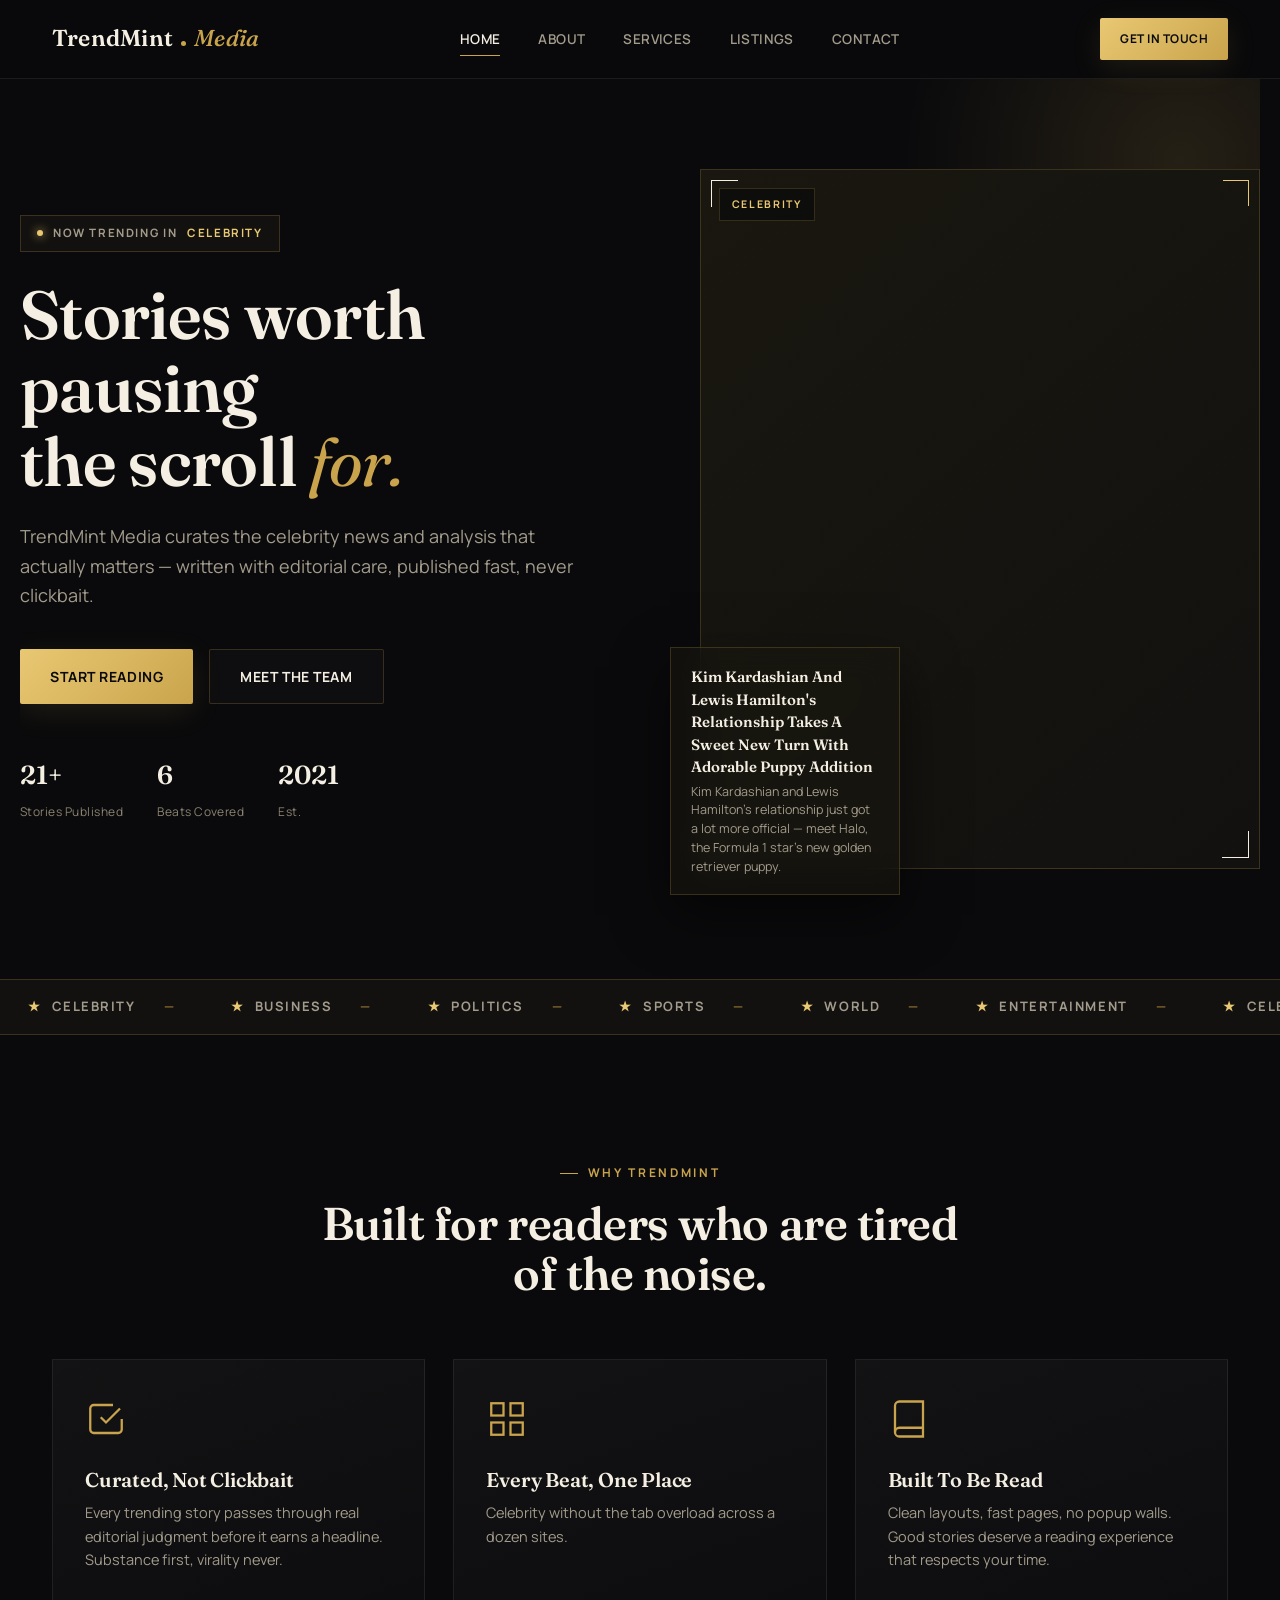
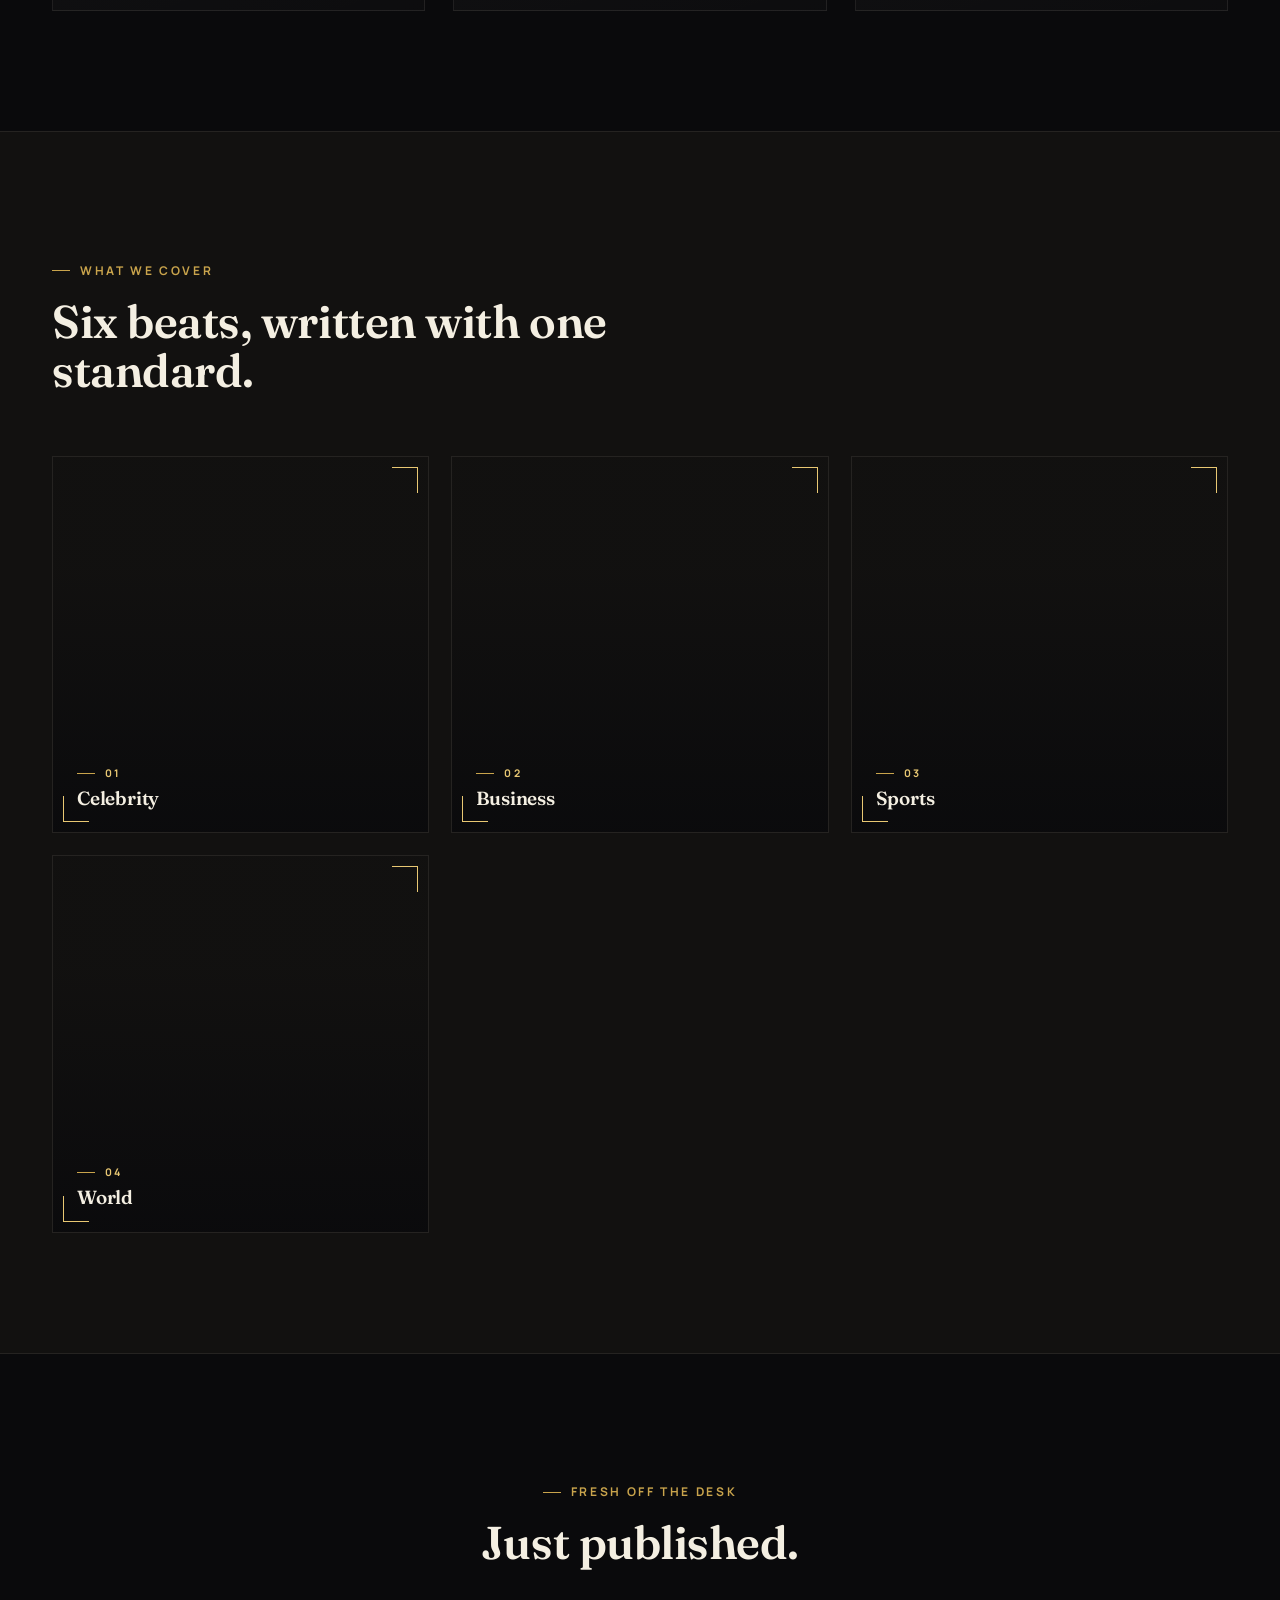
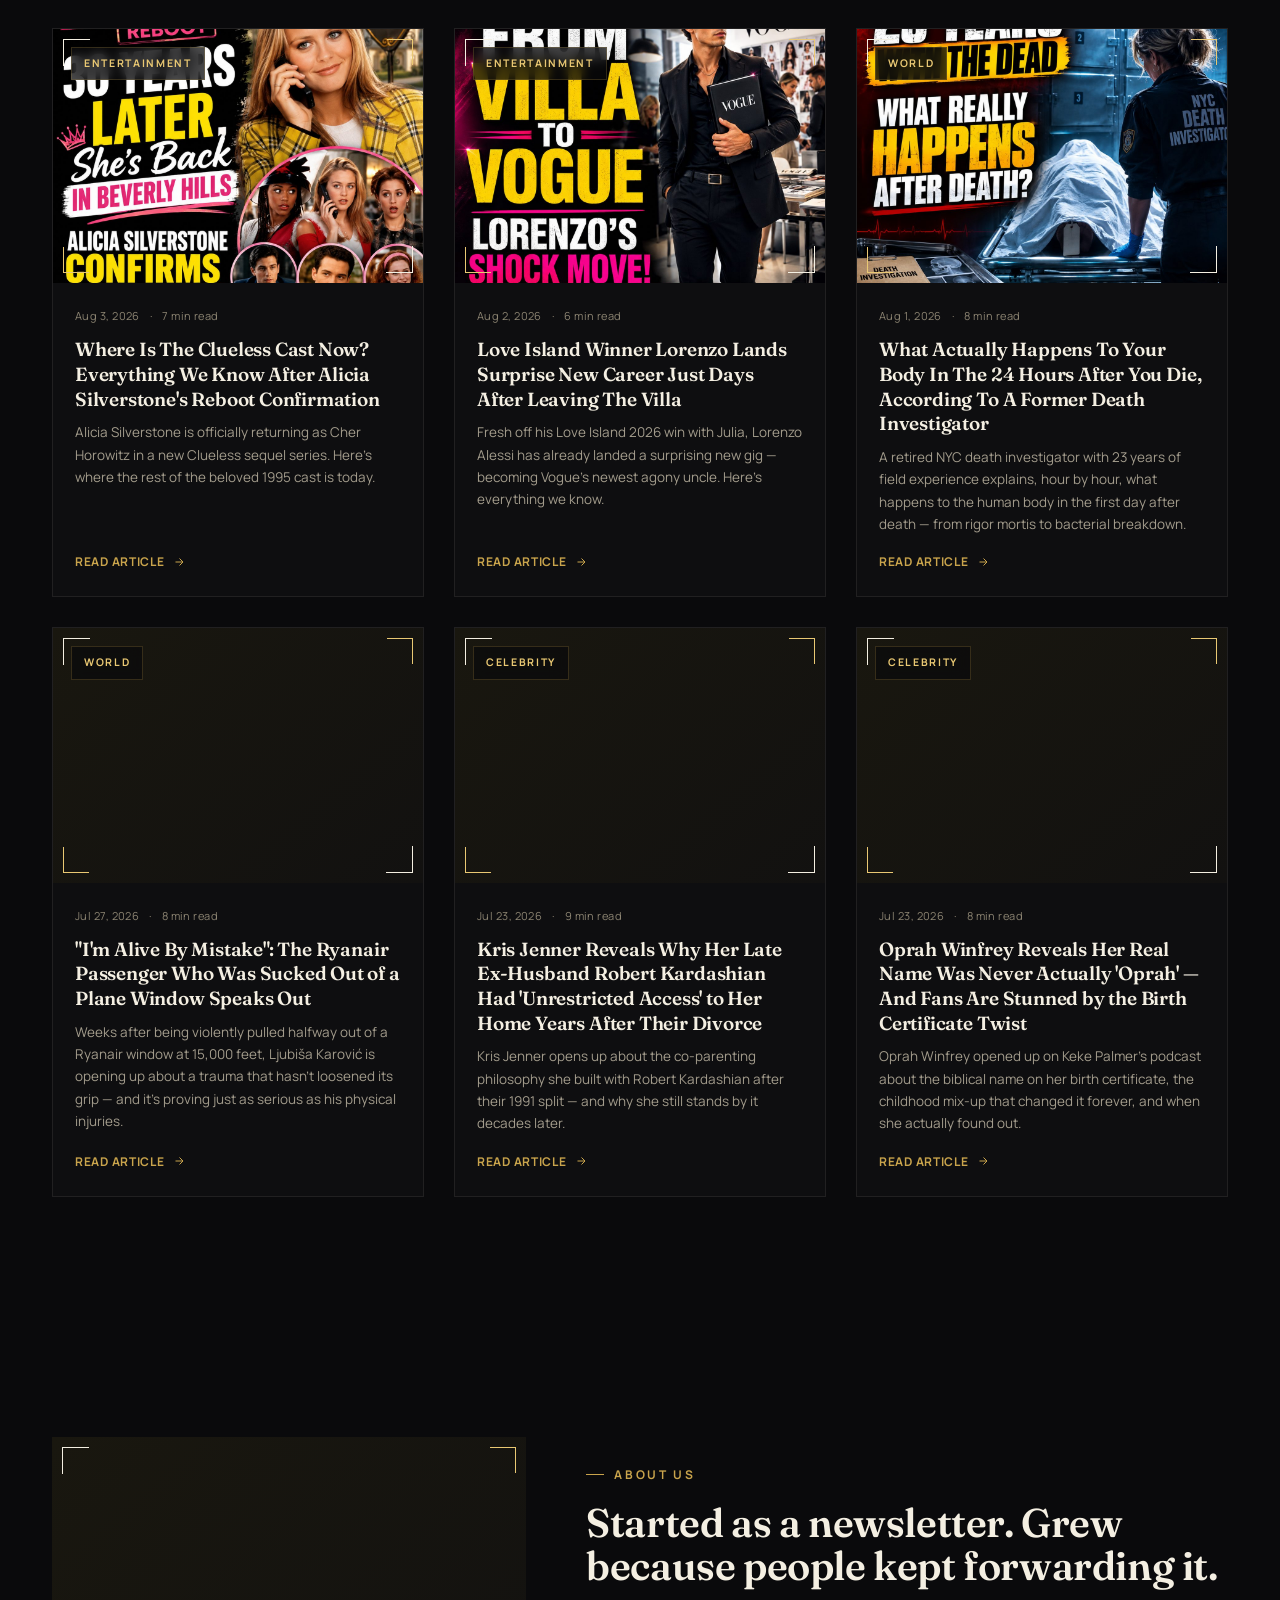
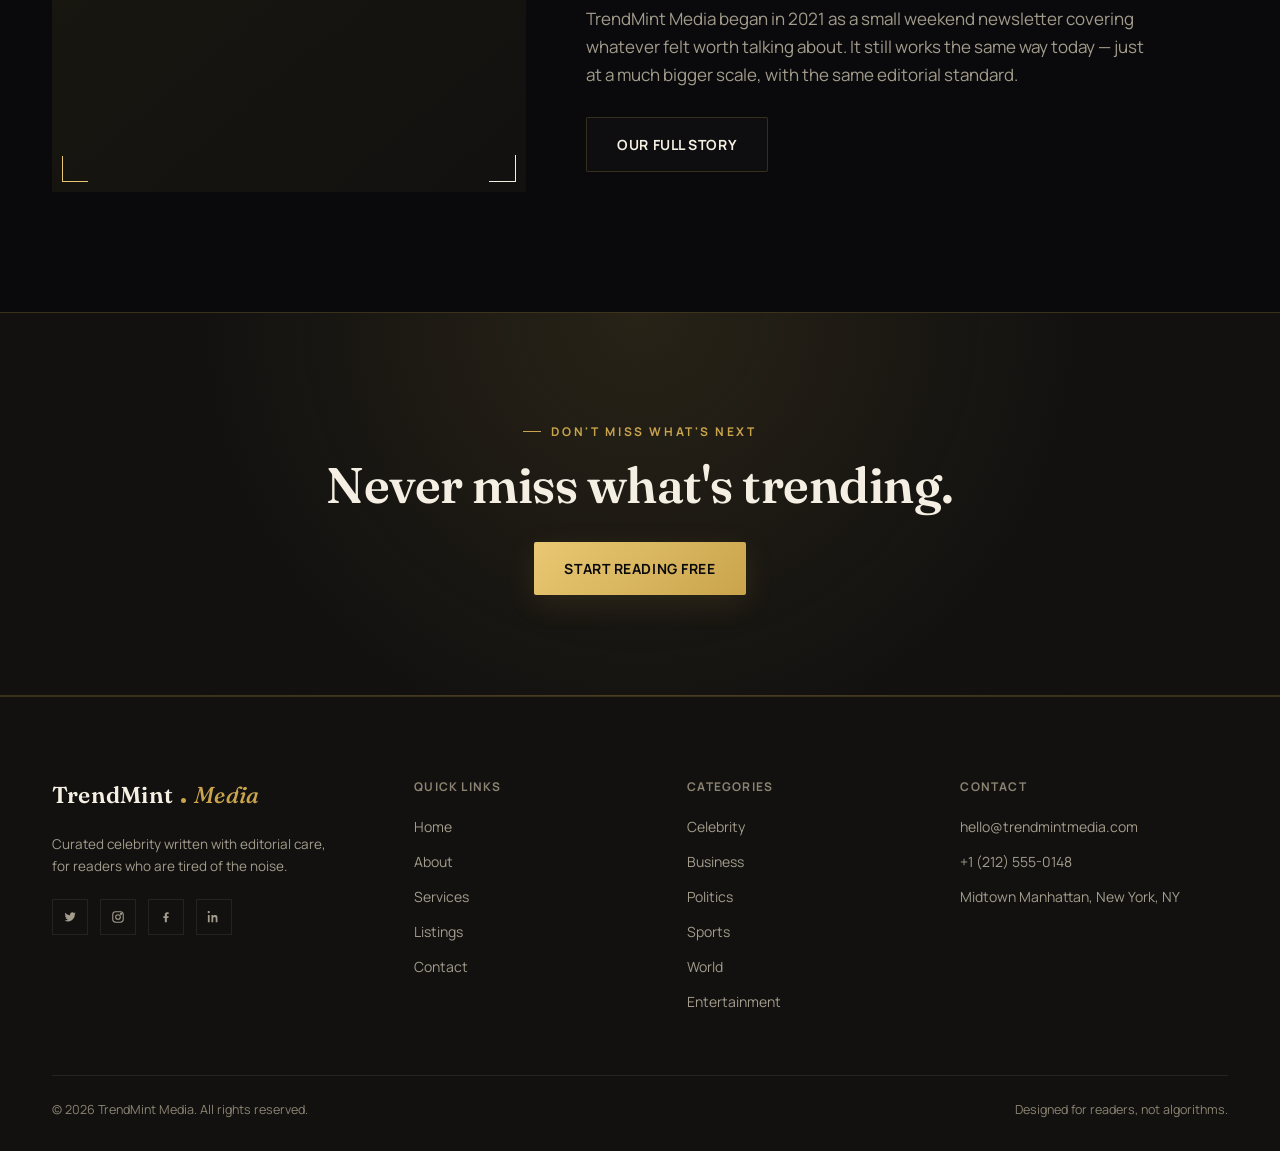
==== commit d957bc61: "Fix homepage title tag and add missing Twitter Card meta tags Co-Authored-By: Claude Sonnet 5 <norep" ====
--- a/index.html
+++ b/index.html
@@ -1,15 +1,18 @@
 <!DOCTYPE html>
 <html lang="en">
-<head>
+<head> 
 <meta charset="UTF-8">
 <meta name="viewport" content="width=device-width, initial-scale=1.0">
-<title>TrendMint Media | Celebrity News</title>
+<title>TrendMint Media</title>
 <meta name="description" content="TrendMint Media publishes curated celebrity news content, and trending topics — written with editorial care, never clickbait.">
 <meta name="keywords" content="Celebrity News, Business Insights, Politics, Sports, World News, Entertainment">
 <meta property="og:title" content="TrendMint Media — Stories Worth Pausing The Scroll For">
 <meta property="og:description" content="Curated celebrity coverage from TrendMint Media.">
 <meta property="og:url" content="https://trendmintmedia.com/">
 <meta property="og:type" content="website">
+<meta name="twitter:card" content="summary">
+<meta name="twitter:title" content="TrendMint Media — Stories Worth Pausing The Scroll For">
+<meta name="twitter:description" content="Curated celebrity coverage from TrendMint Media.">
 <link rel="canonical" href="https://trendmintmedia.com/">
 <meta name="theme-color" content="#0a0a0c">
 <meta name="google-site-verification" content="MKRjA9s4EVQdHNH02AEbujS9YzDwLYDT3Do_nQvj9mA" />
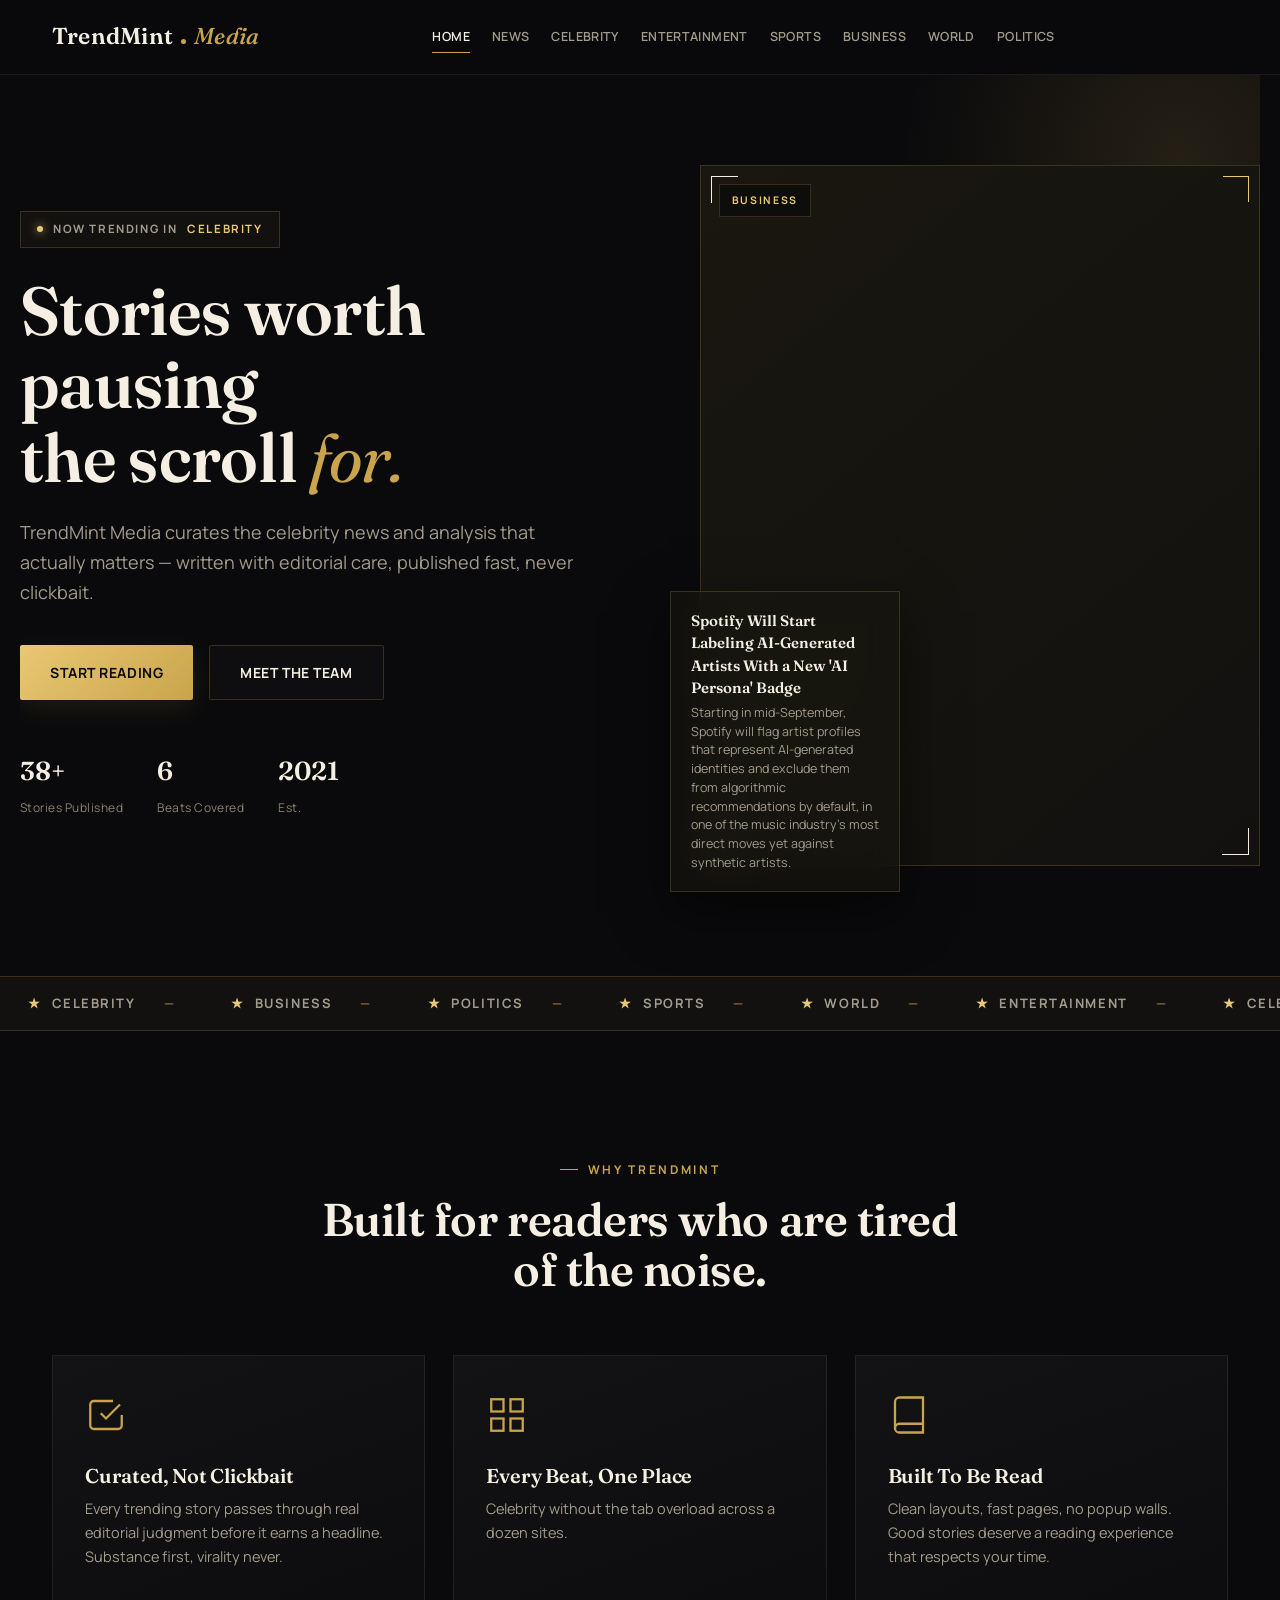
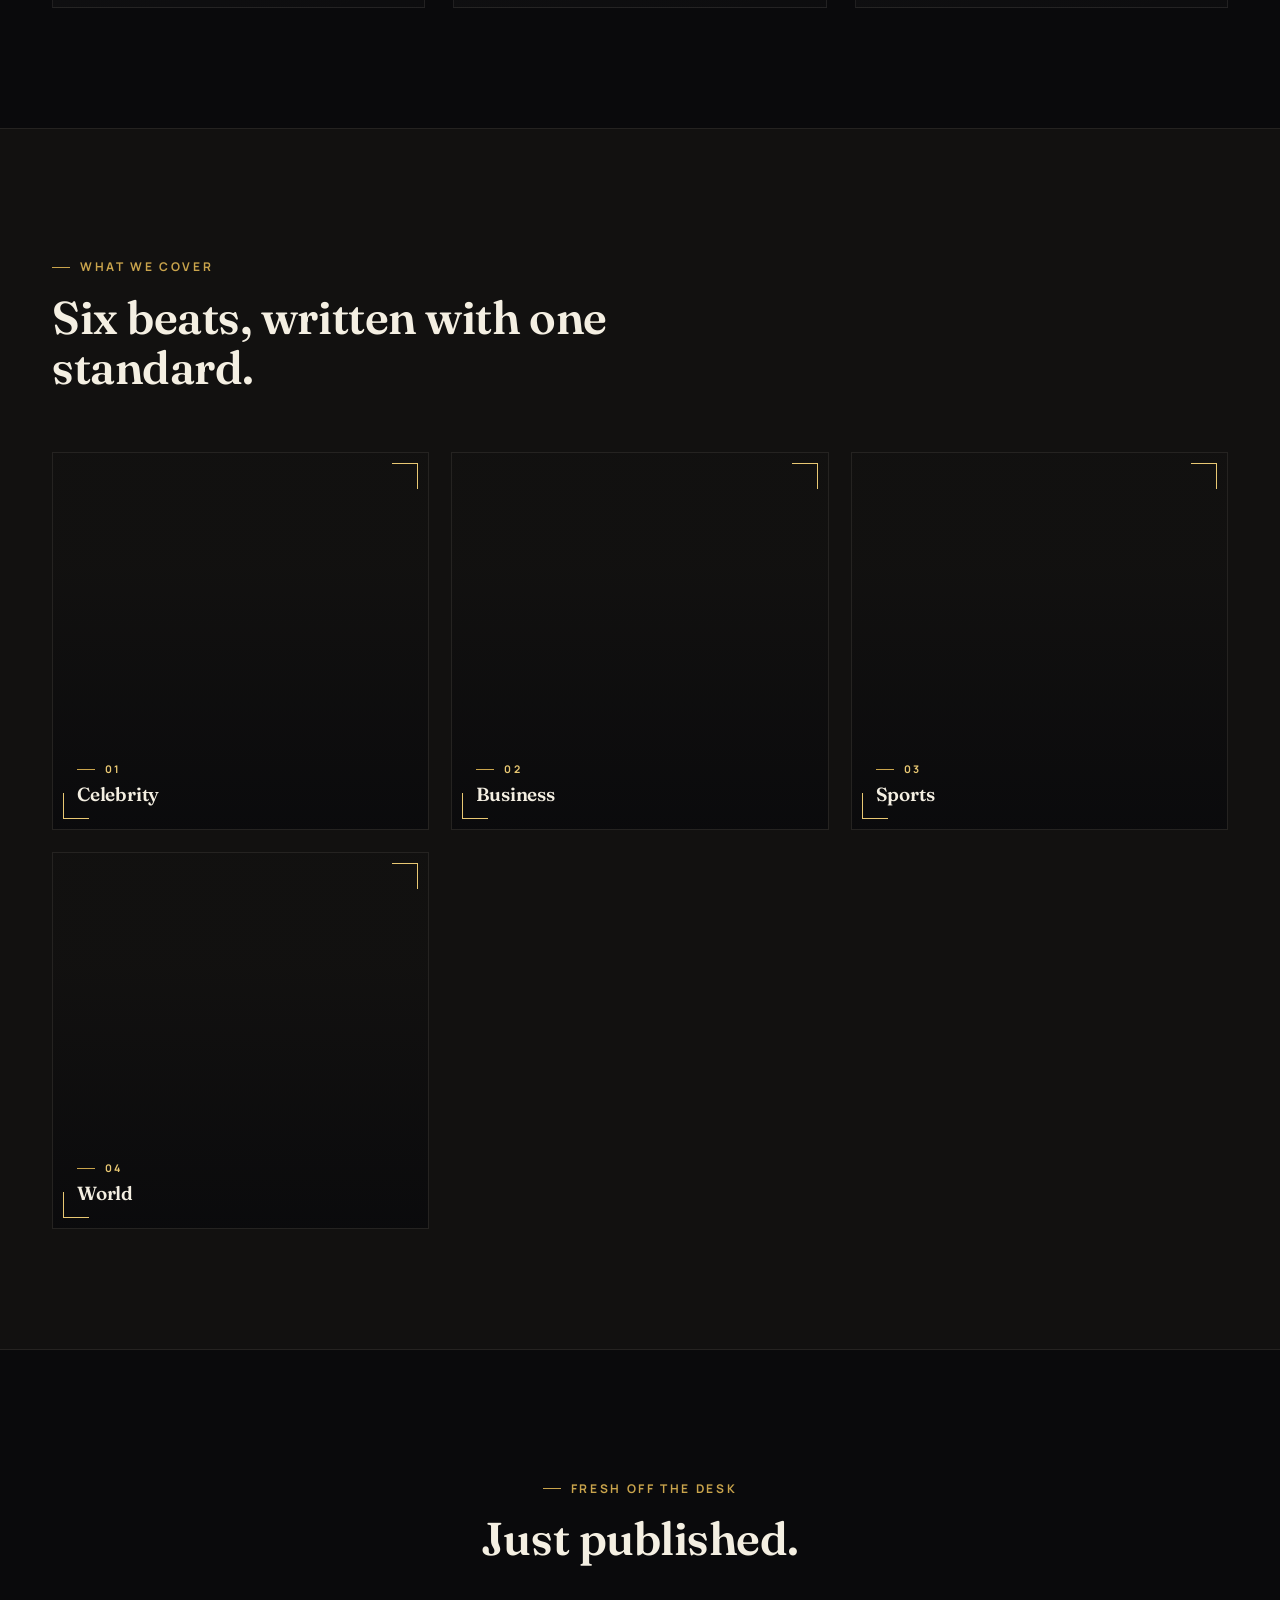
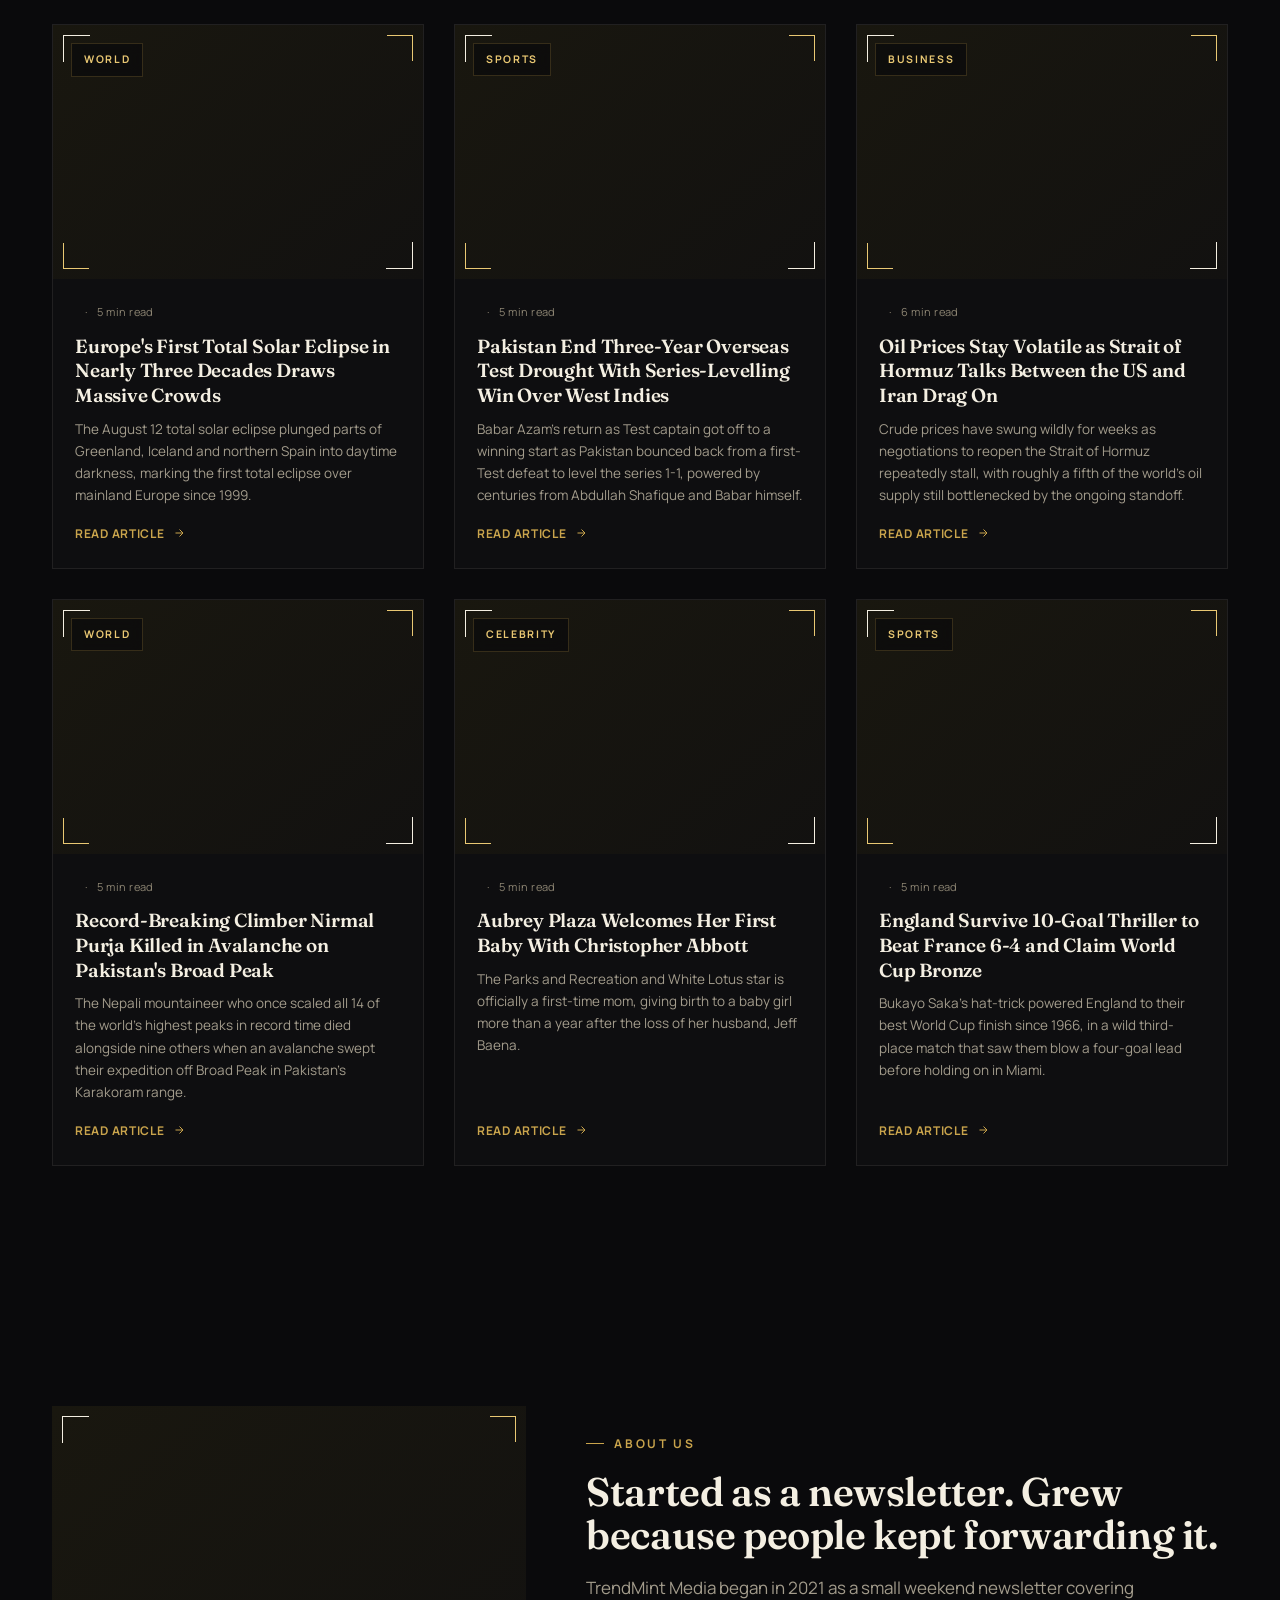
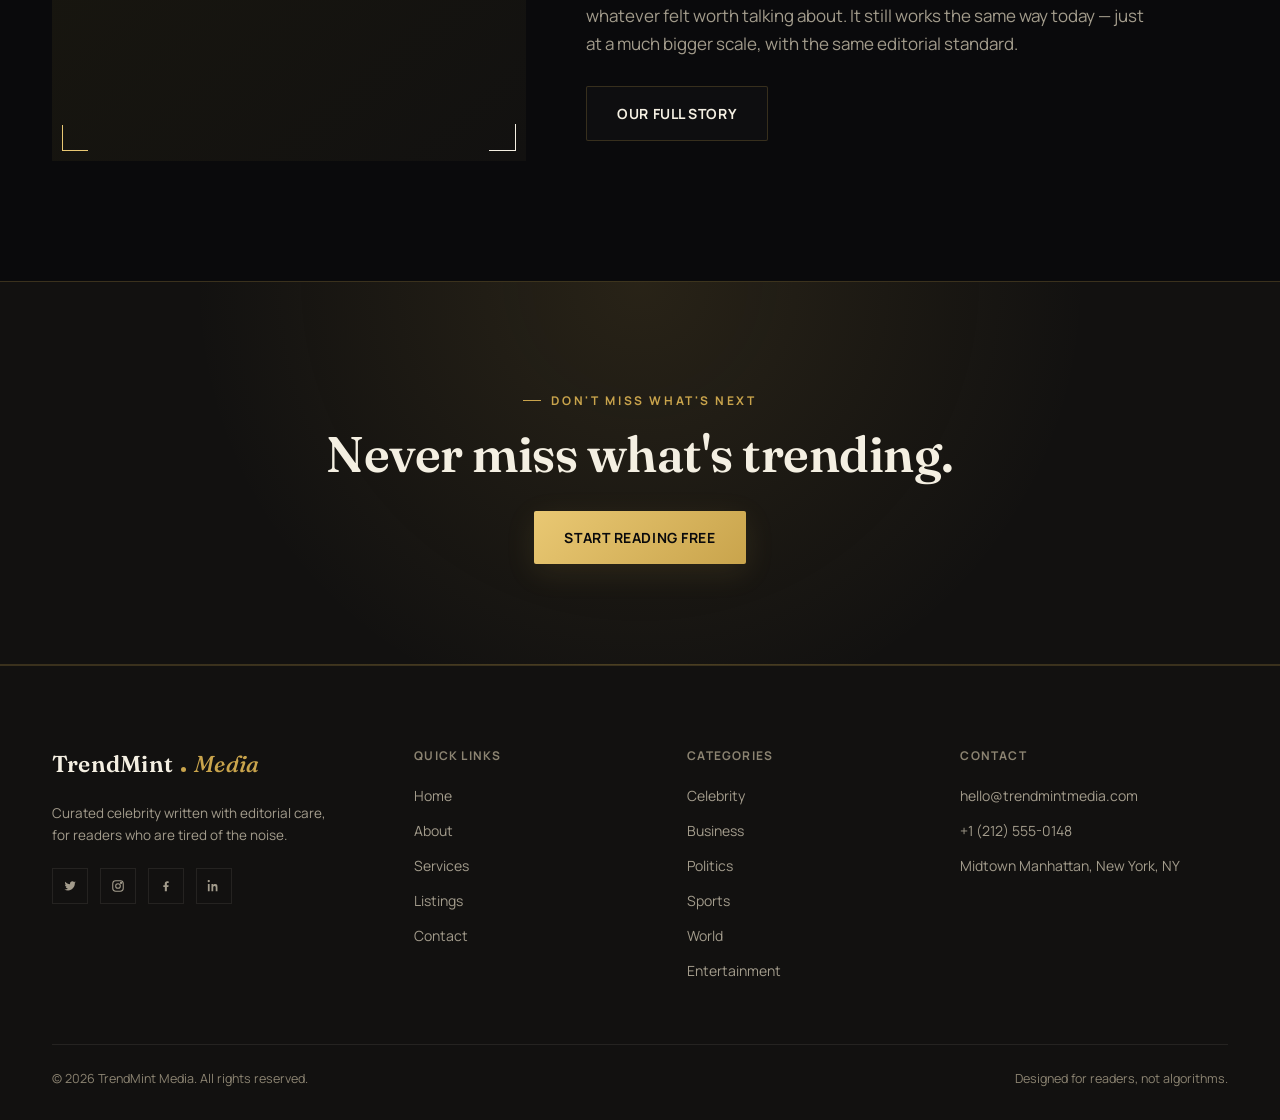
==== commit 1aae7e85: "Update nav menu to category-based layout (Tyla style) Co-Authored-By: Claude Sonnet 5 <noreply@anthr" ====
--- a/index.html
+++ b/index.html
@@ -43,14 +43,16 @@
 
     <nav class="nav-list" aria-label="Primary">
       <a href="#home" data-route="home">Home</a>
-      <a href="#about" data-route="about">About</a>
-      <a href="#services" data-route="services">Services</a>
-      <a href="#listings" data-route="listings">Listings</a>
-      <a href="#contact" data-route="contact">Contact</a>
+      <a href="#listings" data-route="listings" data-filter="All">News</a>
+      <a href="#listings" data-route="listings" data-filter="Celebrity">Celebrity</a>
+      <a href="#listings" data-route="listings" data-filter="Entertainment">Entertainment</a>
+      <a href="#listings" data-route="listings" data-filter="Sports">Sports</a>
+      <a href="#listings" data-route="listings" data-filter="Business">Business</a>
+      <a href="#listings" data-route="listings" data-filter="World">World</a>
+      <a href="#listings" data-route="listings" data-filter="Politics">Politics</a>
     </nav>
 
     <div class="header-actions">
-      <a href="#contact" data-route="contact" class="btn btn-primary btn-small">Get In Touch</a>
       <button class="hamburger" id="hamburgerBtn" aria-label="Open menu" aria-expanded="false">
         <span></span><span></span><span></span>
       </button>
@@ -61,11 +63,13 @@
 <!-- Mobile nav overlay -->
 <div class="mobile-nav" id="mobileNav">
   <a href="#home" data-route="home">Home</a>
-  <a href="#about" data-route="about">About</a>
-  <a href="#services" data-route="services">Services</a>
-  <a href="#listings" data-route="listings">Listings</a>
-  <a href="#contact" data-route="contact">Contact</a>
-  <a href="#contact" data-route="contact" class="btn btn-ghost btn-small" style="margin-top:10px;">Get In Touch</a>
+  <a href="#listings" data-route="listings" data-filter="All">News</a>
+  <a href="#listings" data-route="listings" data-filter="Celebrity">Celebrity</a>
+  <a href="#listings" data-route="listings" data-filter="Entertainment">Entertainment</a>
+  <a href="#listings" data-route="listings" data-filter="Sports">Sports</a>
+  <a href="#listings" data-route="listings" data-filter="Business">Business</a>
+  <a href="#listings" data-route="listings" data-filter="World">World</a>
+  <a href="#listings" data-route="listings" data-filter="Politics">Politics</a>
   <div class="mnav-social">
     <a href="https://twitter.com" target="_blank" rel="noopener" aria-label="Twitter"><svg viewBox="0 0 24 24" fill="currentColor"><path d="M22 5.9c-.7.3-1.5.6-2.3.7.8-.5 1.5-1.3 1.8-2.3-.8.5-1.7.8-2.6 1-.7-.8-1.8-1.3-2.9-1.3-2.2 0-4 1.8-4 4 0 .3 0 .6.1.9-3.3-.2-6.2-1.8-8.2-4.2-.3.6-.5 1.3-.5 2 0 1.4.7 2.6 1.8 3.3-.7 0-1.3-.2-1.9-.5 0 1.9 1.4 3.5 3.2 3.9-.3.1-.7.1-1.1.1-.3 0-.5 0-.8-.1.5 1.6 2 2.8 3.8 2.8-1.4 1.1-3.1 1.7-5 1.7-.3 0-.6 0-1-.1 1.8 1.2 4 1.8 6.3 1.8 7.5 0 11.6-6.3 11.6-11.7v-.5c.8-.6 1.5-1.3 2-2.1z"/></svg></a>
     <a href="https://instagram.com" target="_blank" rel="noopener" aria-label="Instagram"><svg viewBox="0 0 24 24" fill="none" stroke="currentColor" stroke-width="1.8"><rect x="3" y="3" width="18" height="18" rx="5"/><circle cx="12" cy="12" r="4"/><circle cx="17.2" cy="6.8" r="1"/></svg></a>
--- a/style.css
+++ b/style.css
@@ -124,10 +124,10 @@
 .logo span{font-weight:500; color:var(--gold); font-style:italic;}
 .logo-dot{width:5px;height:5px;border-radius:50%;background:var(--gold); display:inline-block; margin:0 2px;}
 
-.nav-list{display:flex; align-items:center; gap:38px;}
+.nav-list{display:flex; align-items:center; gap:22px; flex-wrap:nowrap;}
 .nav-list a{
-  font-size:13.5px; font-weight:600; letter-spacing:0.03em; color:var(--grey);
-  text-transform:uppercase; position:relative; padding:6px 0; transition:color .25s;
+  font-size:12.5px; font-weight:600; letter-spacing:0.03em; color:var(--grey);
+  text-transform:uppercase; position:relative; padding:6px 0; white-space:nowrap; transition:color .25s;
 }
 .nav-list a::after{
   content:""; position:absolute; left:0; bottom:0; width:0; height:1px; background:var(--gold);
@@ -155,7 +155,7 @@
 .mobile-nav .mnav-social a{font-size:0;}
 .mobile-nav .mnav-social svg{width:18px; height:18px; color:var(--grey);}
 
-@media (max-width:880px){
+@media (max-width:980px){
   .nav-list{display:none;}
   .header-actions .btn{display:none;}
   .hamburger{display:flex;}
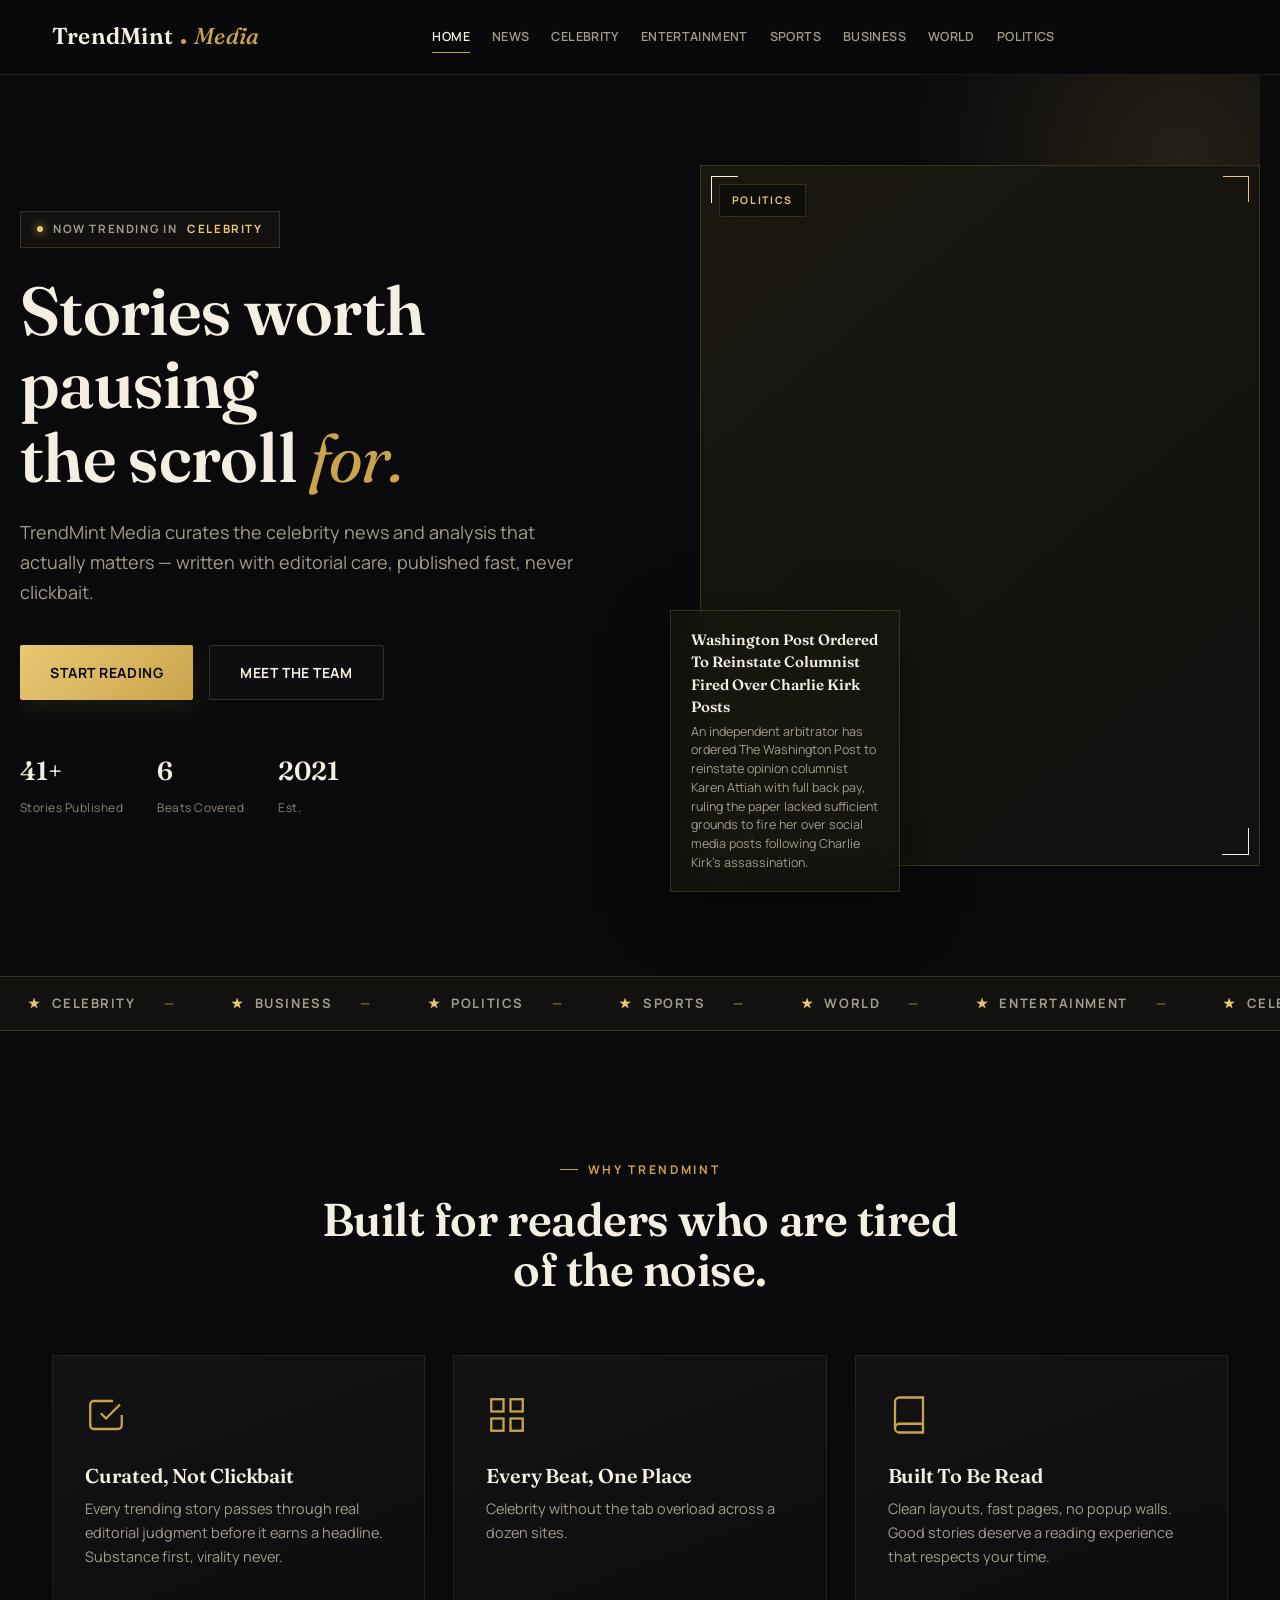
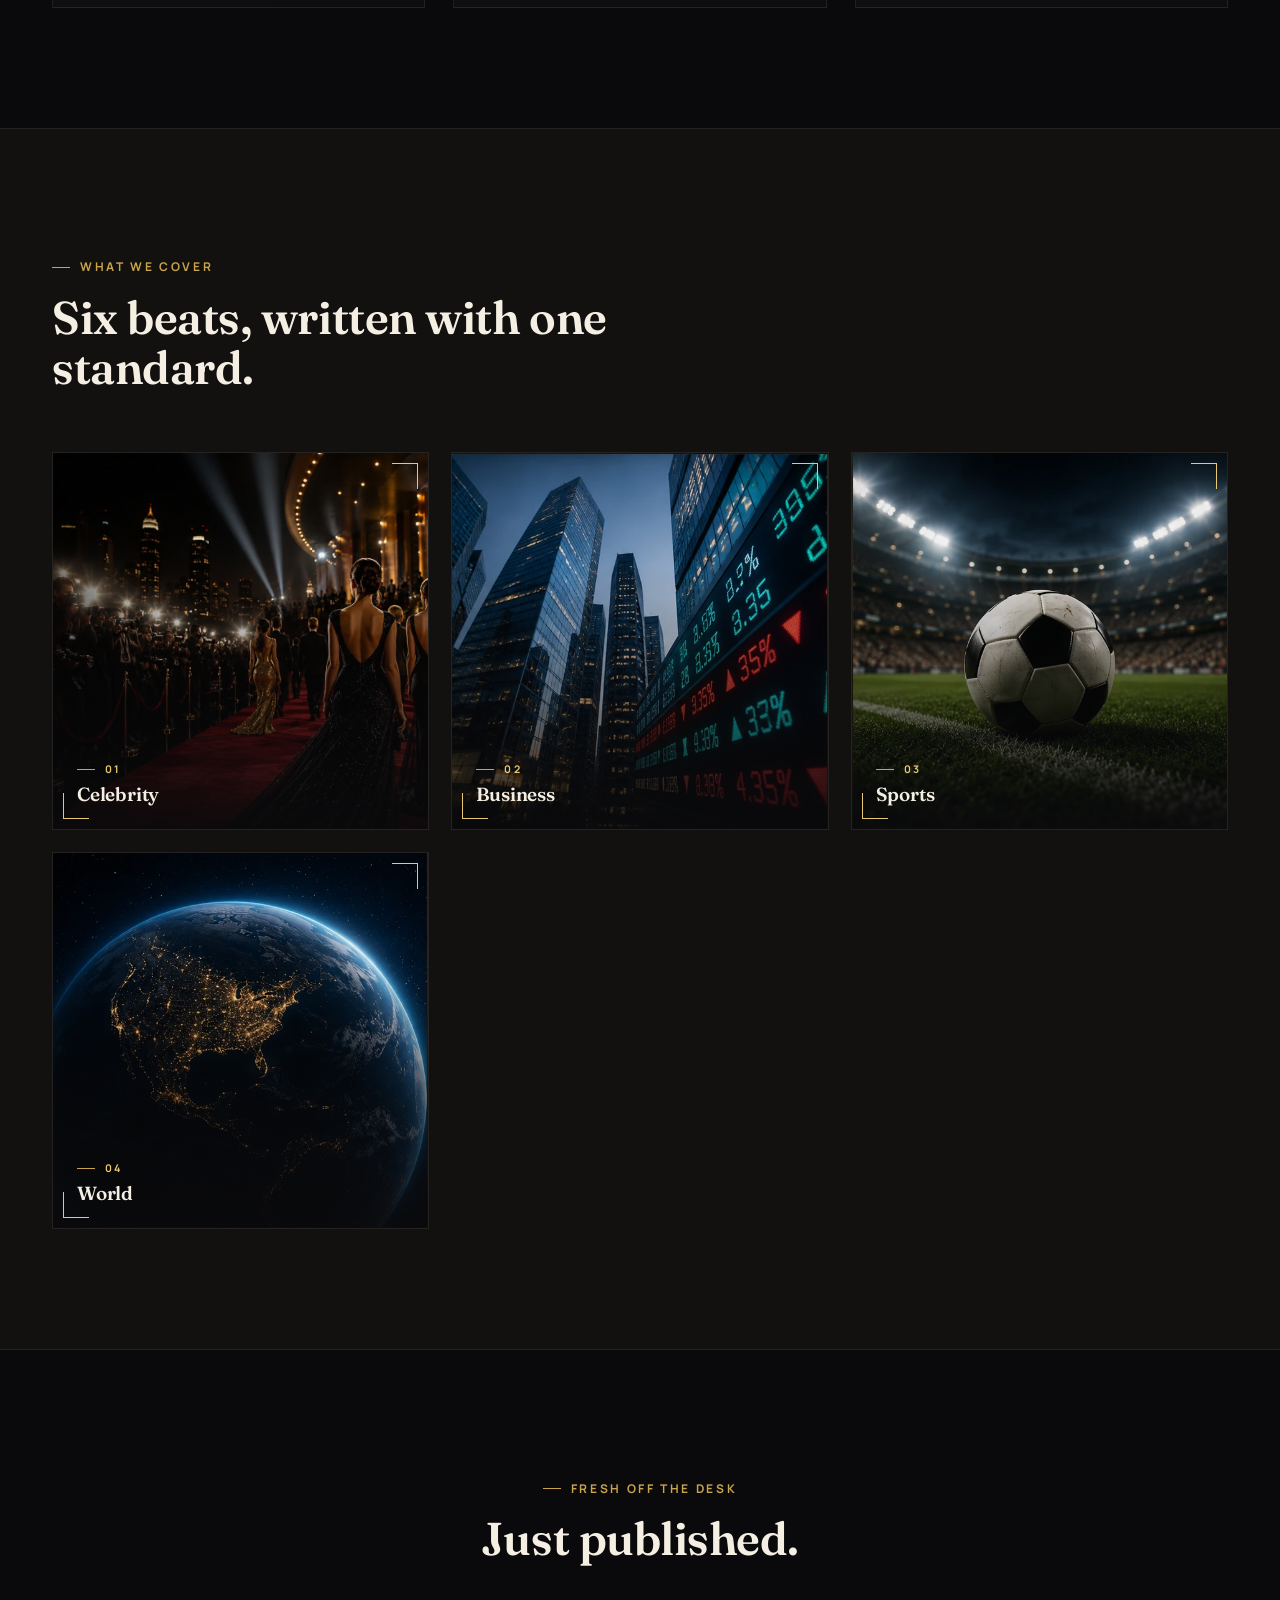
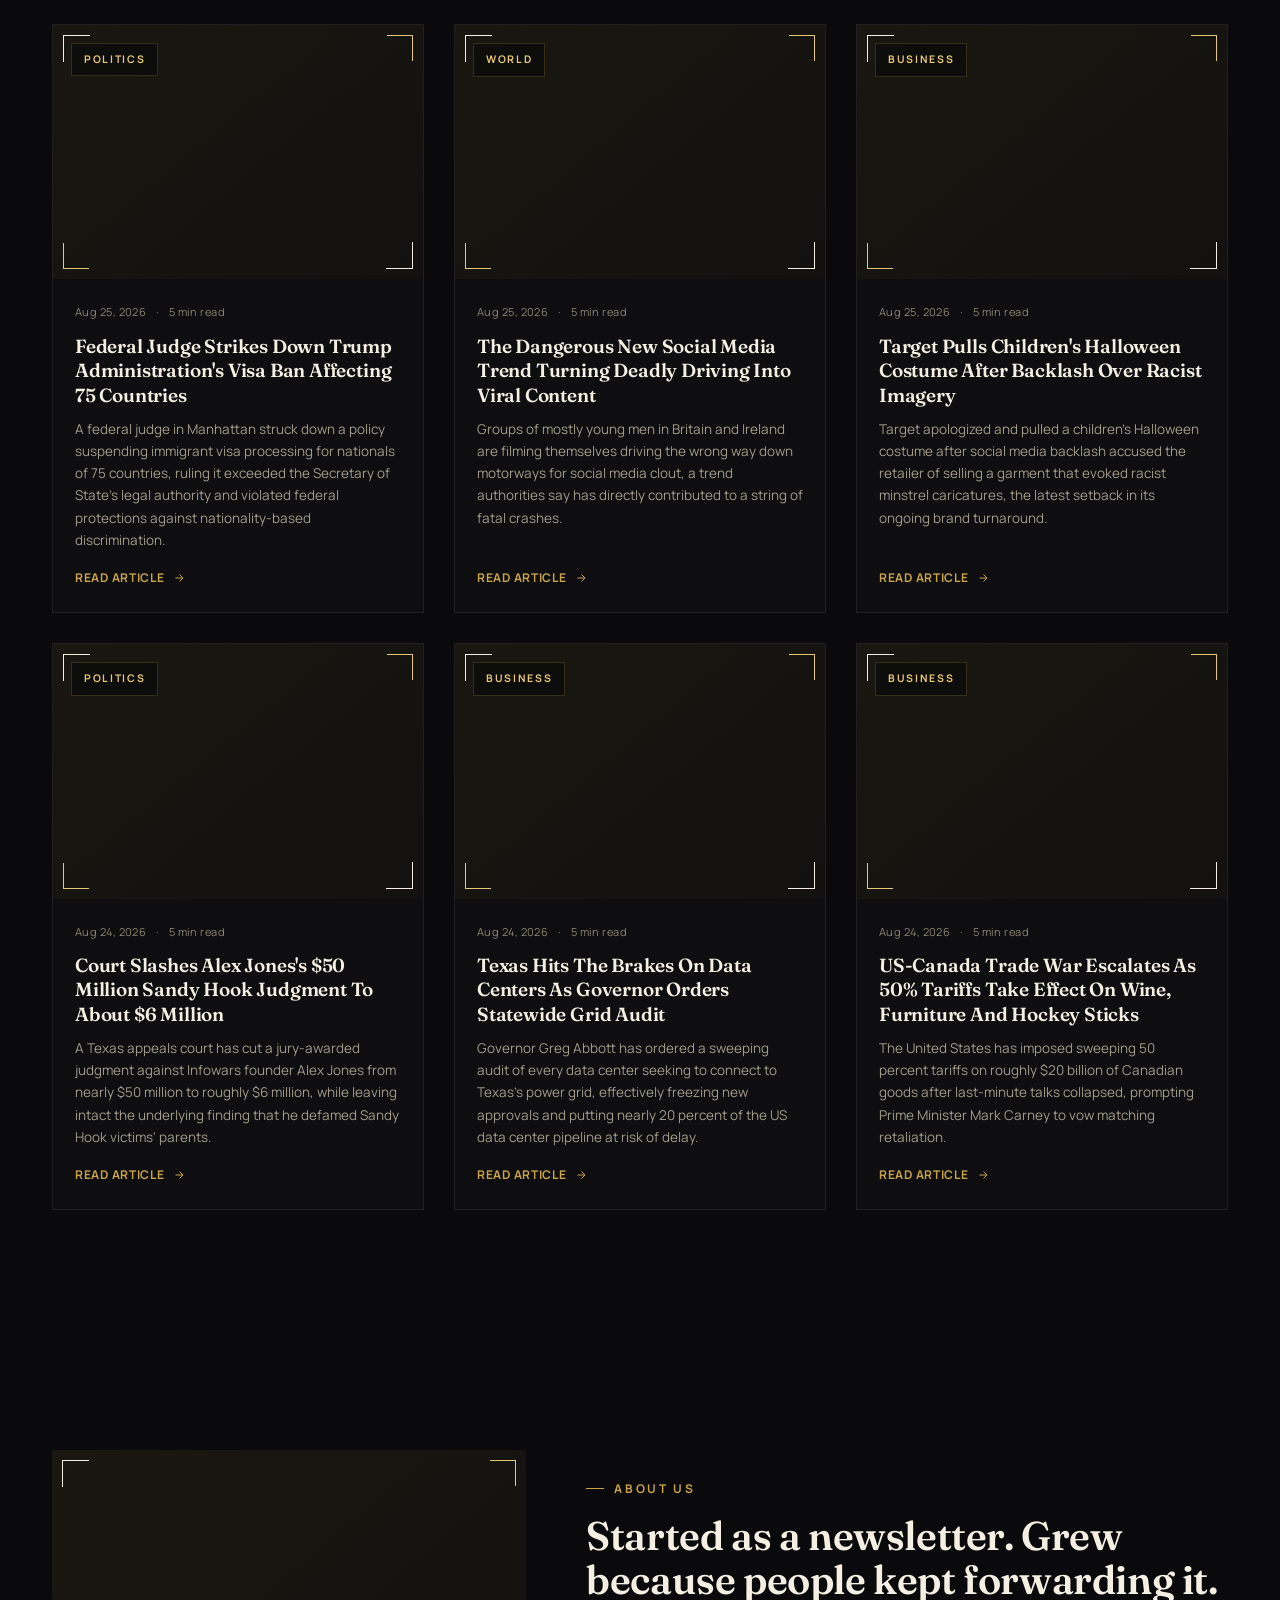
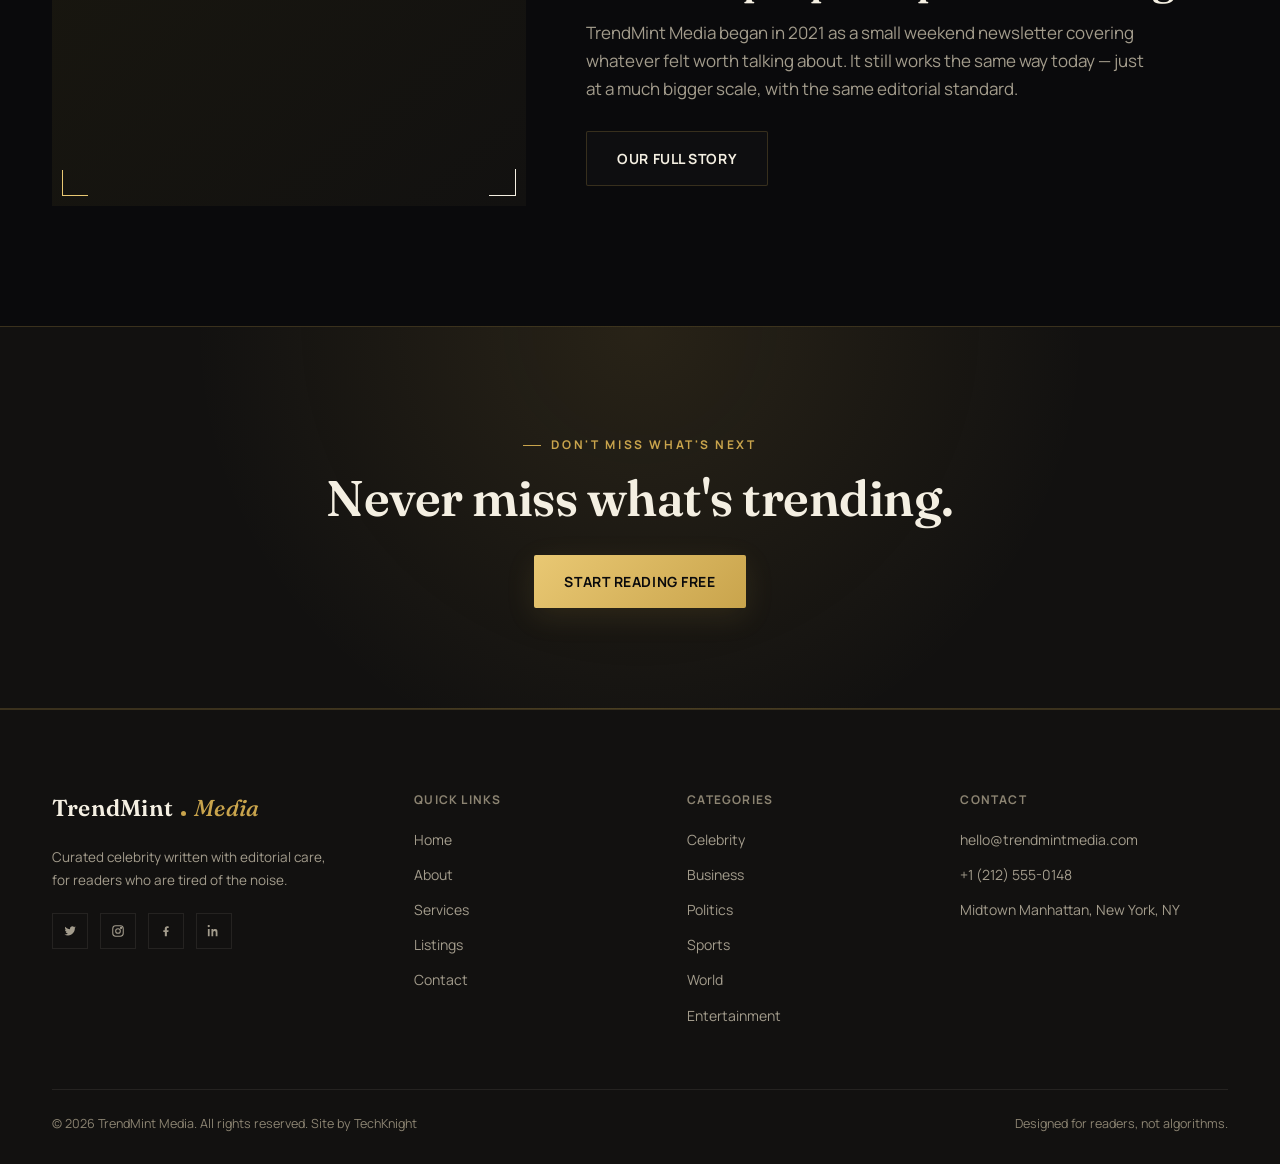
==== commit cf9631e6: "Add "Site by TechKnight" credit link to footer" ====
--- a/index.html
+++ b/index.html
@@ -639,7 +639,7 @@
       </div>
     </div>
     <div class="footer-bottom">
-      <span>© <span id="year"></span> TrendMint Media. All rights reserved.</span>
+      <span>© <span id="year"></span> TrendMint Media. All rights reserved. Site by <a href="https://techknight.se" target="_blank" rel="noopener">TechKnight</a></span>
       <span>Designed for readers, not algorithms.</span>
     </div>
   </div>
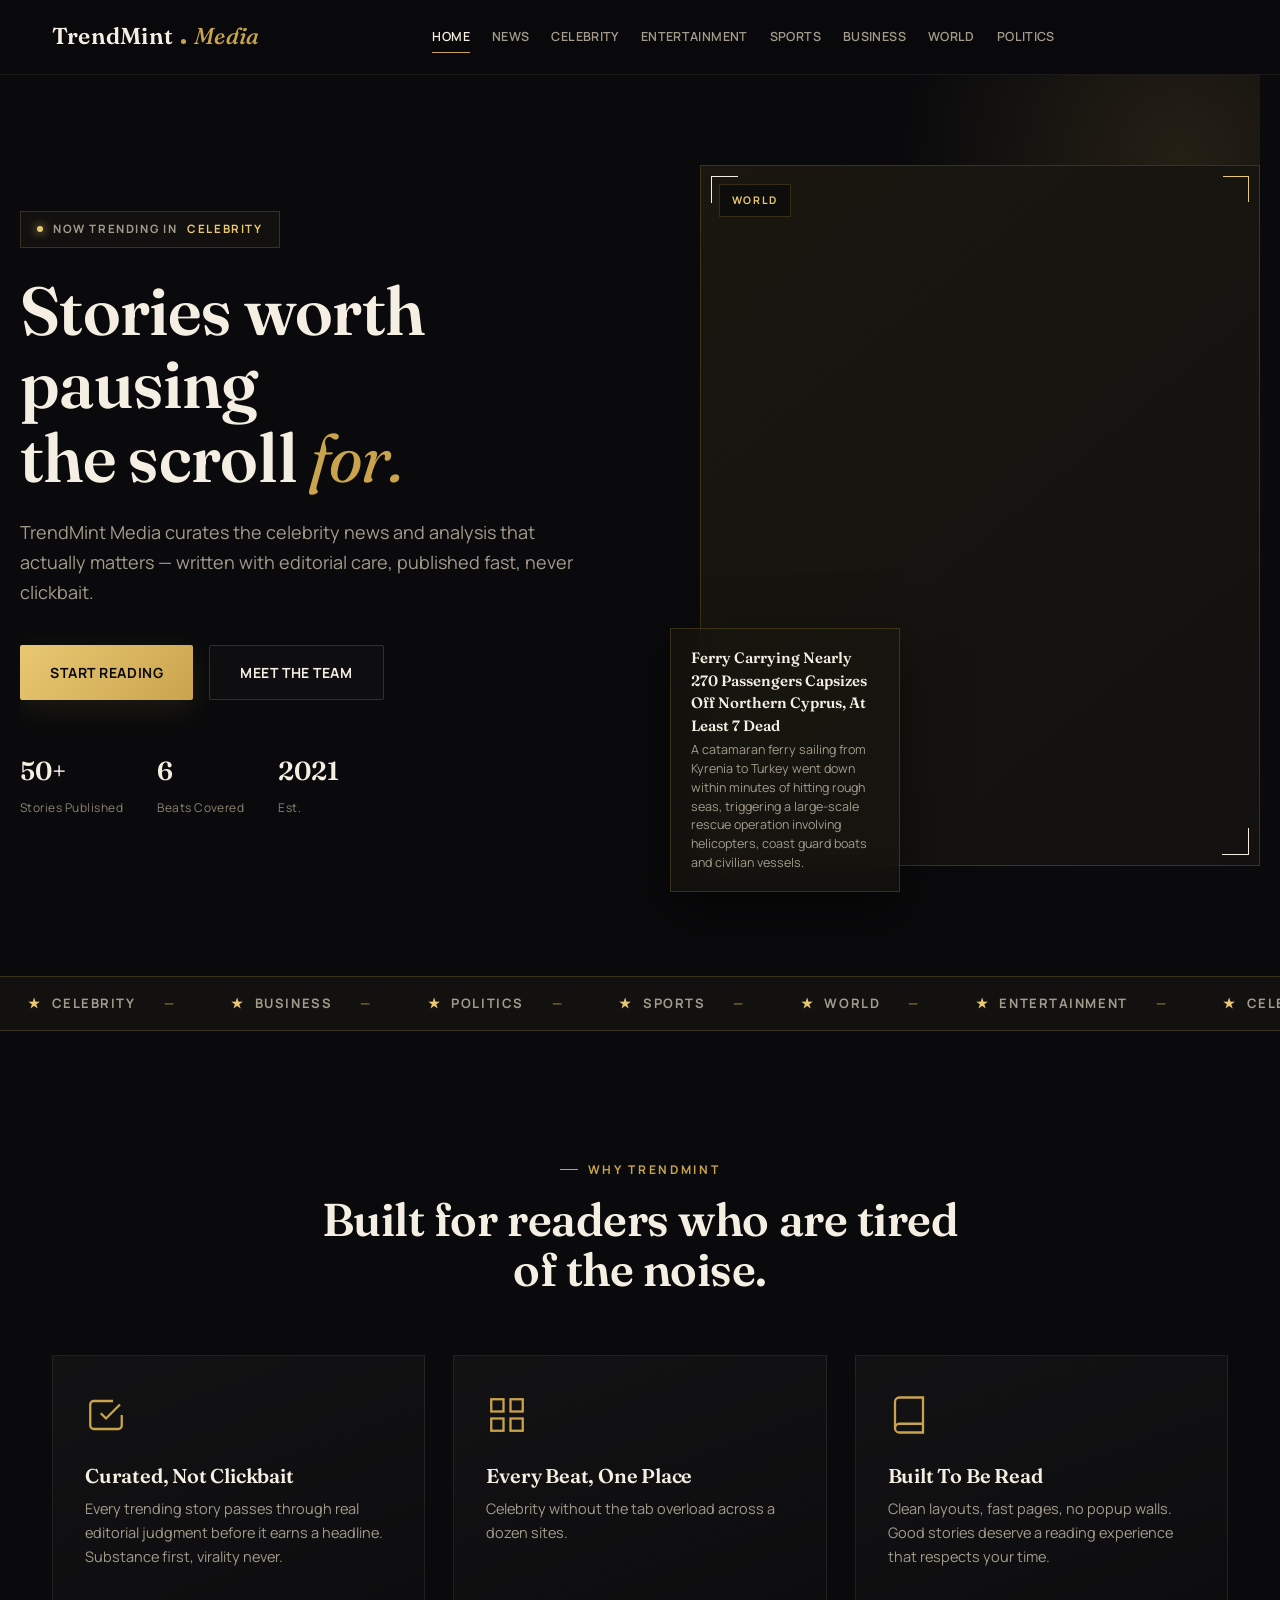
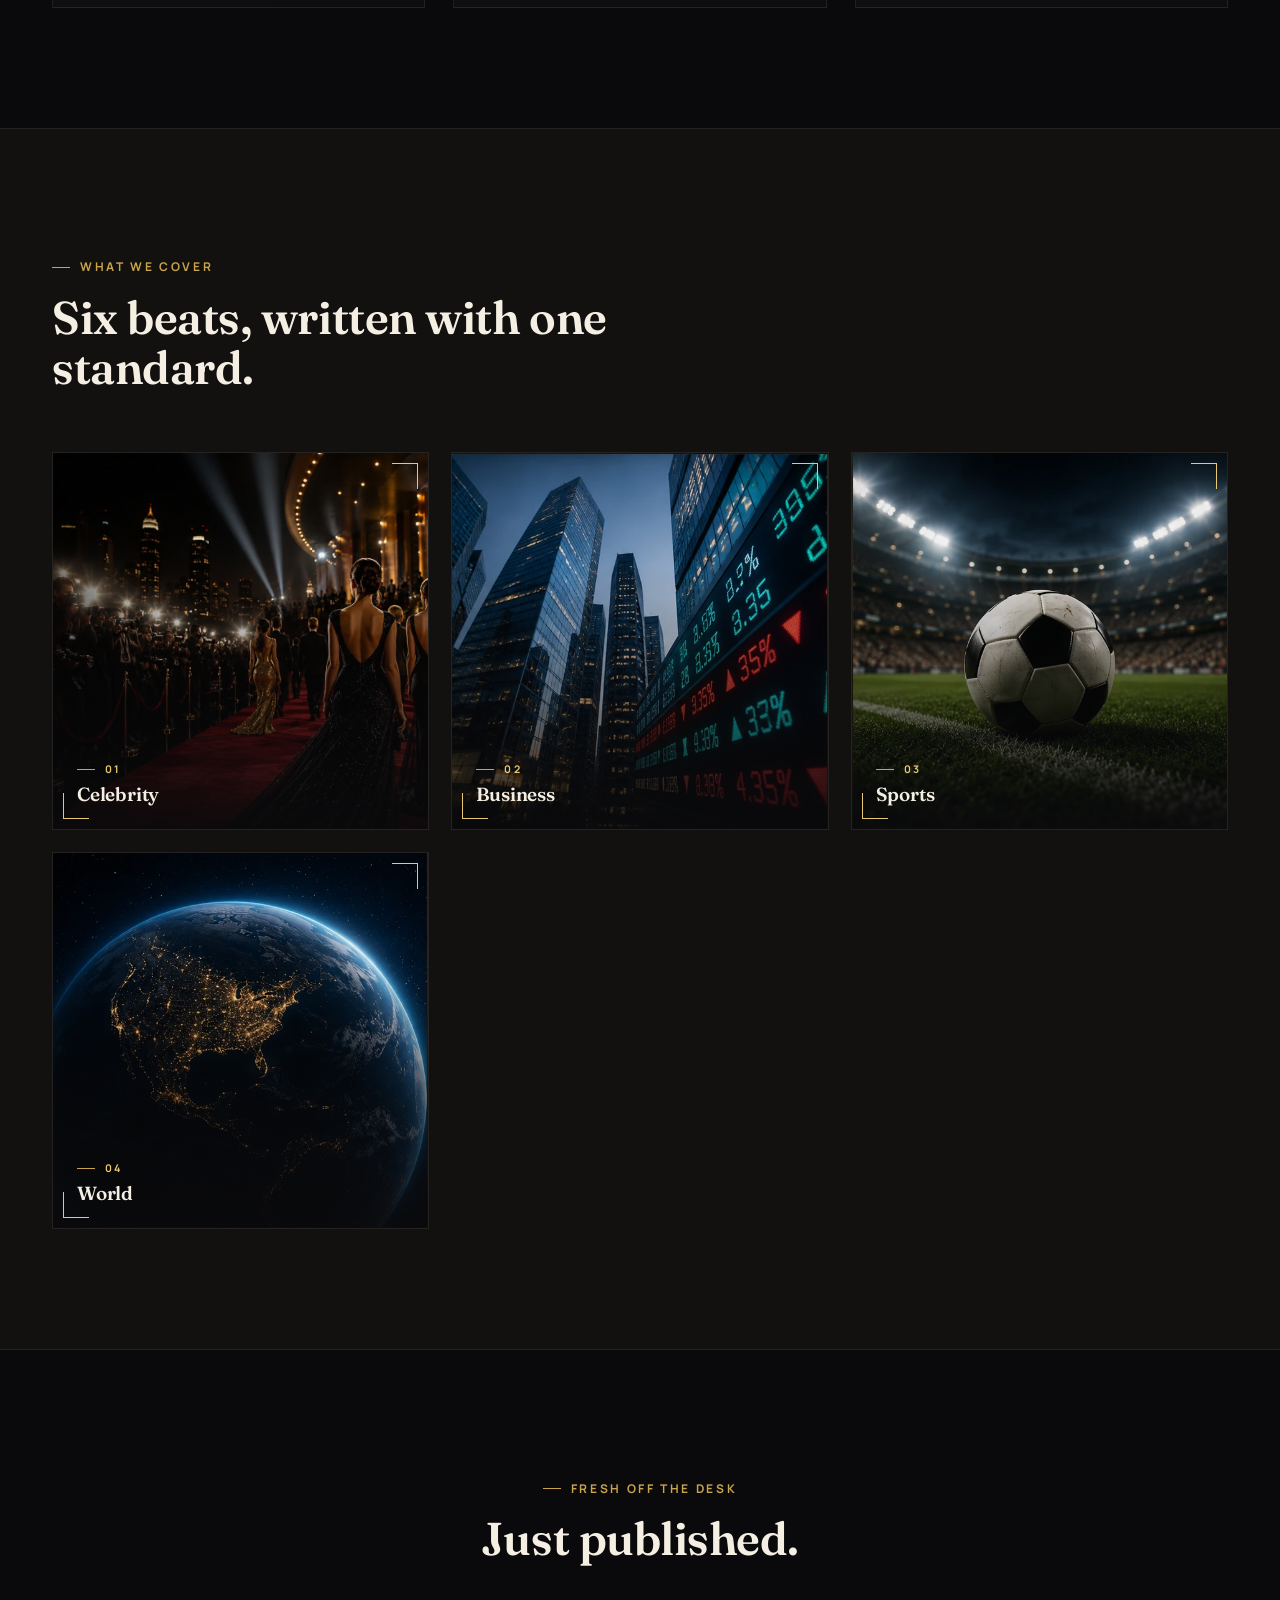
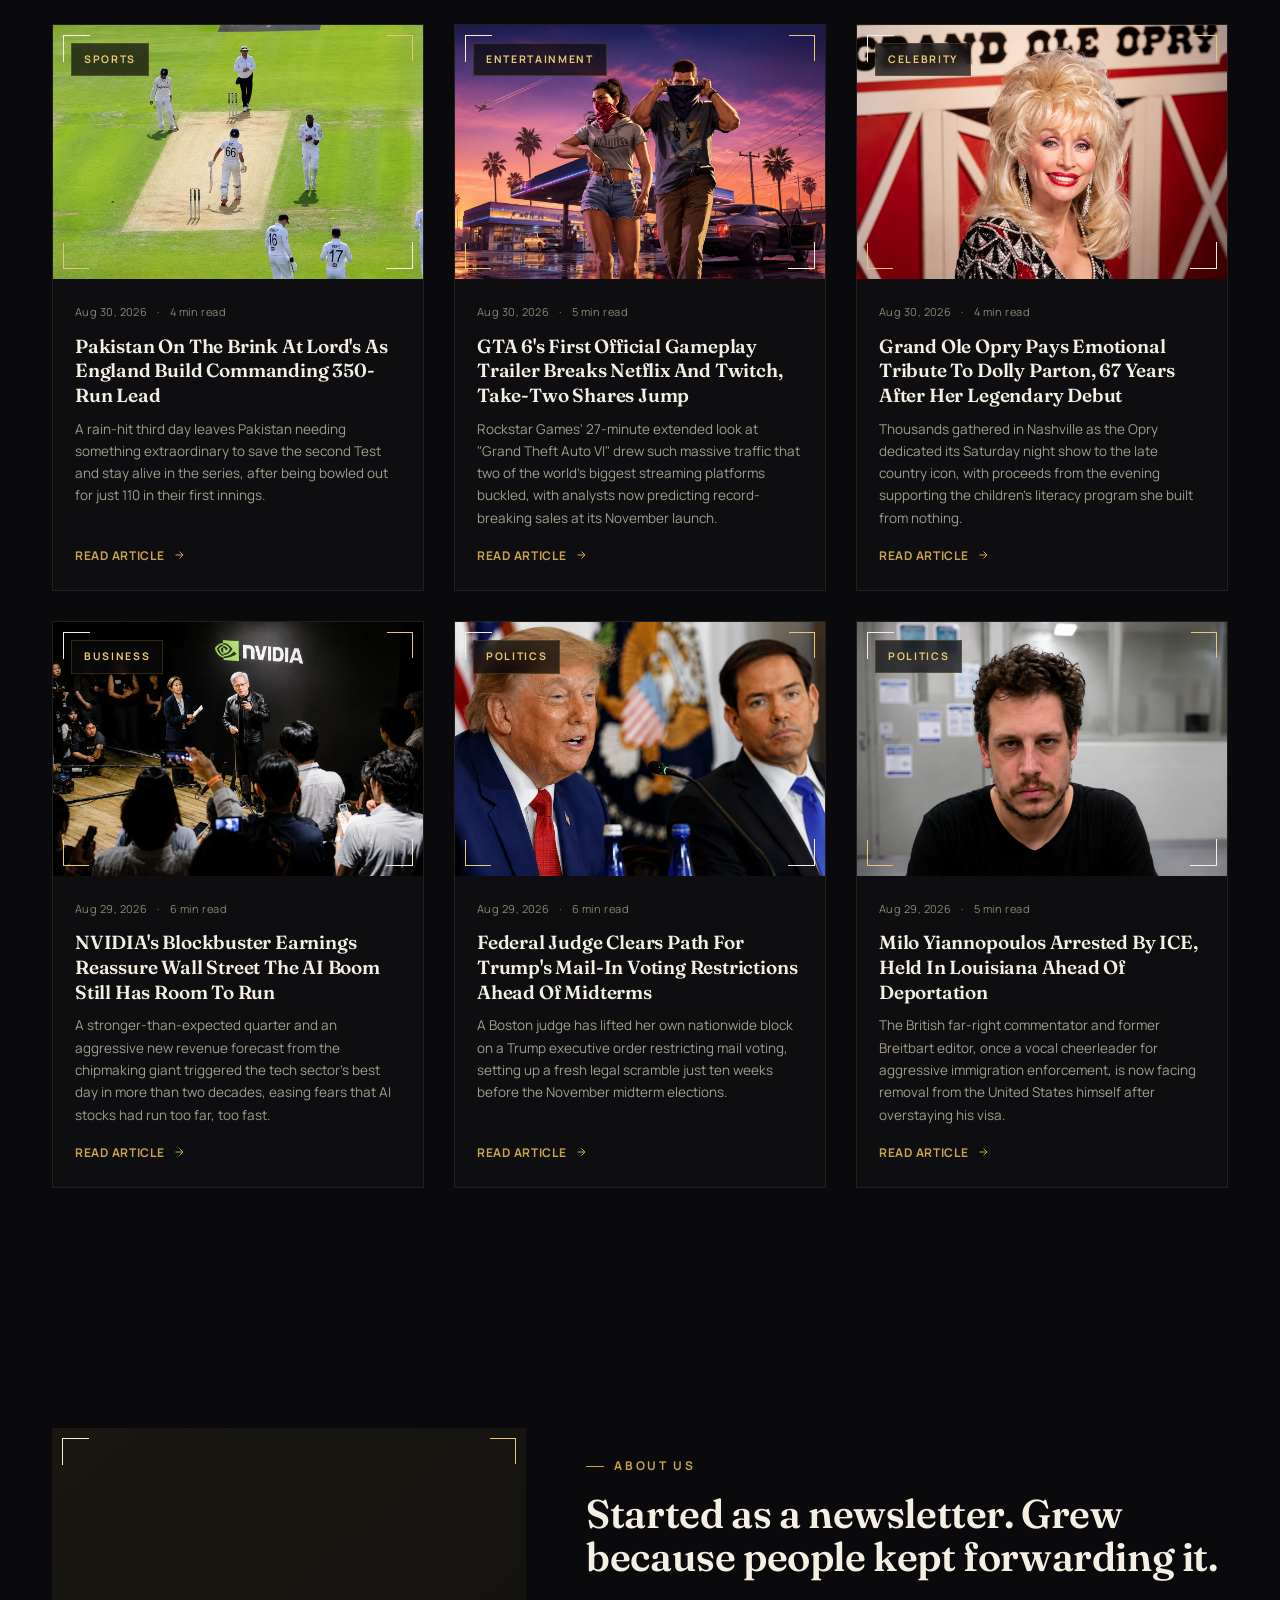
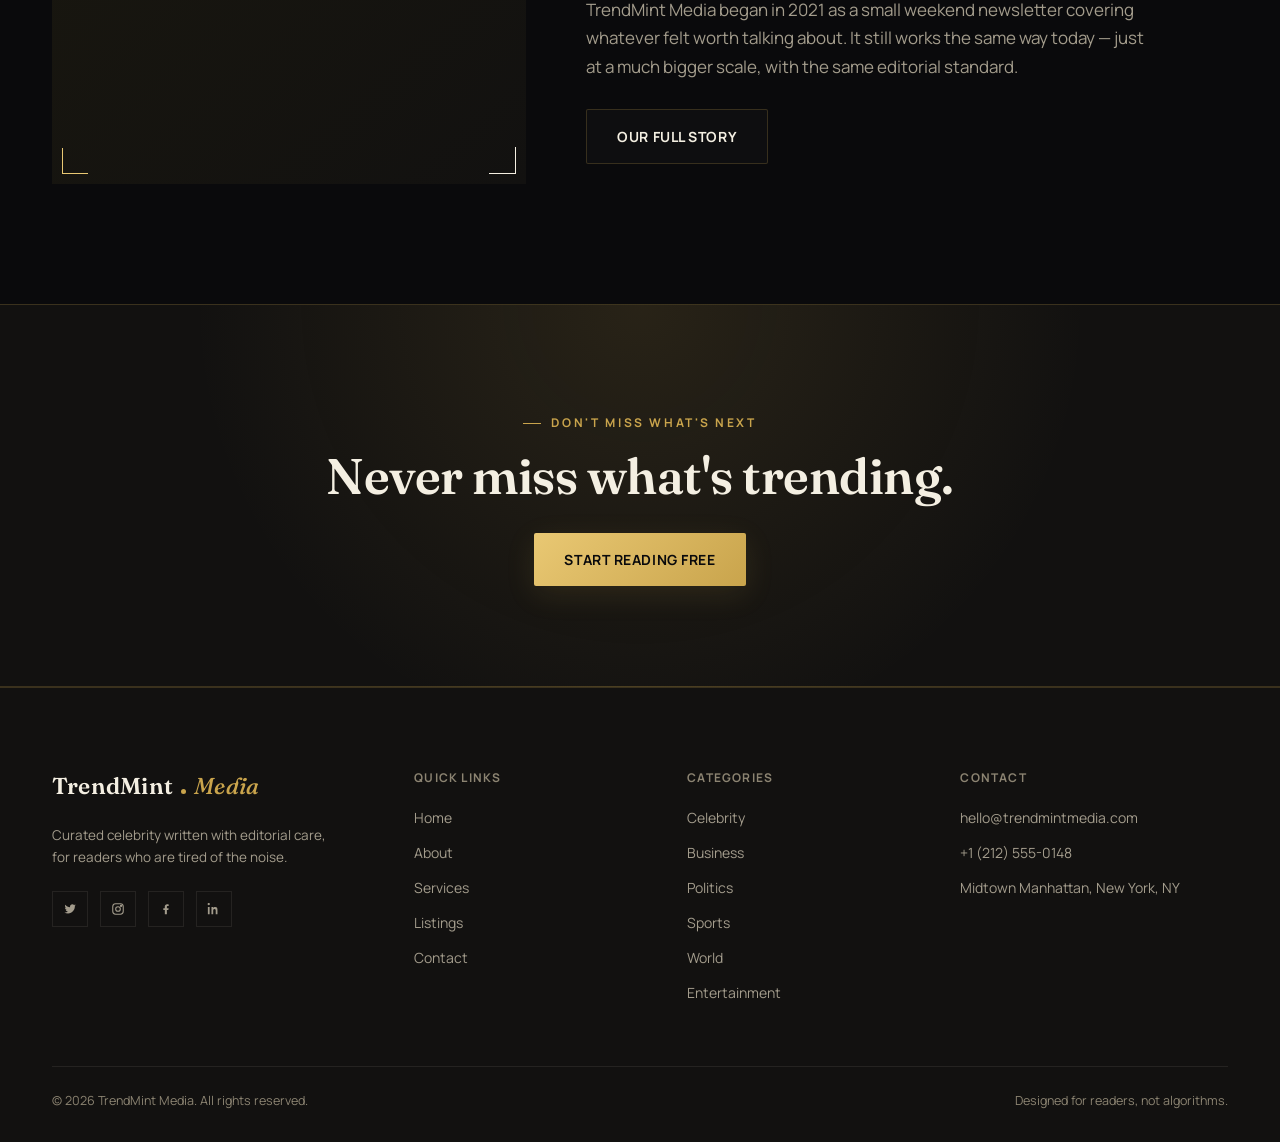
==== commit e288e7db: "Wire uploaded homepage image as social share preview (og:image) Renamed the uploaded "homepage img.p" ====
--- a/index.html
+++ b/index.html
@@ -10,9 +10,11 @@
 <meta property="og:description" content="Curated celebrity coverage from TrendMint Media.">
 <meta property="og:url" content="https://trendmintmedia.com/">
 <meta property="og:type" content="website">
-<meta name="twitter:card" content="summary">
+<meta property="og:image" content="https://trendmintmedia.com/images/homepage-og-cover.png">
+<meta name="twitter:card" content="summary_large_image">
 <meta name="twitter:title" content="TrendMint Media — Stories Worth Pausing The Scroll For">
 <meta name="twitter:description" content="Curated celebrity coverage from TrendMint Media.">
+<meta name="twitter:image" content="https://trendmintmedia.com/images/homepage-og-cover.png">
 <link rel="canonical" href="https://trendmintmedia.com/">
 <meta name="theme-color" content="#0a0a0c">
 <meta name="google-site-verification" content="MKRjA9s4EVQdHNH02AEbujS9YzDwLYDT3Do_nQvj9mA" />
@@ -639,7 +641,7 @@
       </div>
     </div>
     <div class="footer-bottom">
-      <span>© <span id="year"></span> TrendMint Media. All rights reserved. Site by <a href="https://techknight.se" target="_blank" rel="noopener">TechKnight</a></span>
+      <span>© <span id="year"></span> TrendMint Media. All rights reserved.</span>
       <span>Designed for readers, not algorithms.</span>
     </div>
   </div>
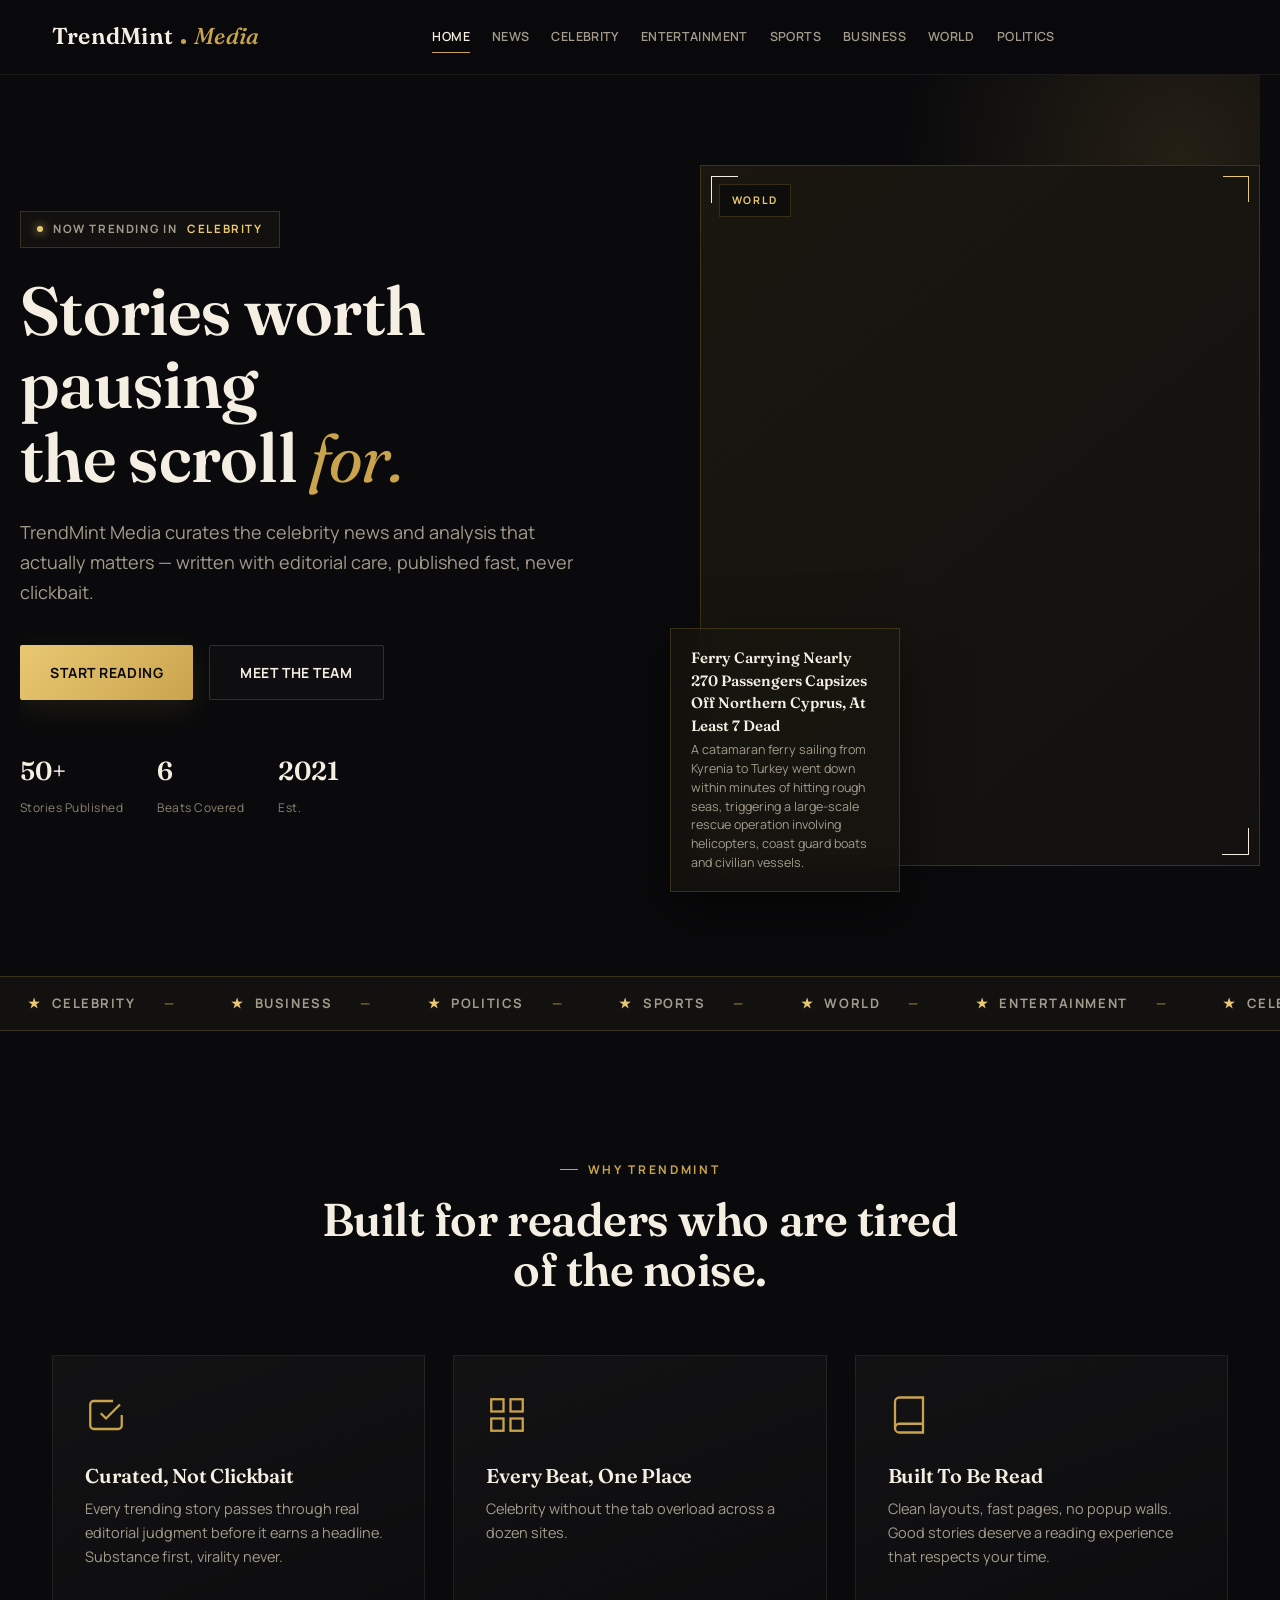
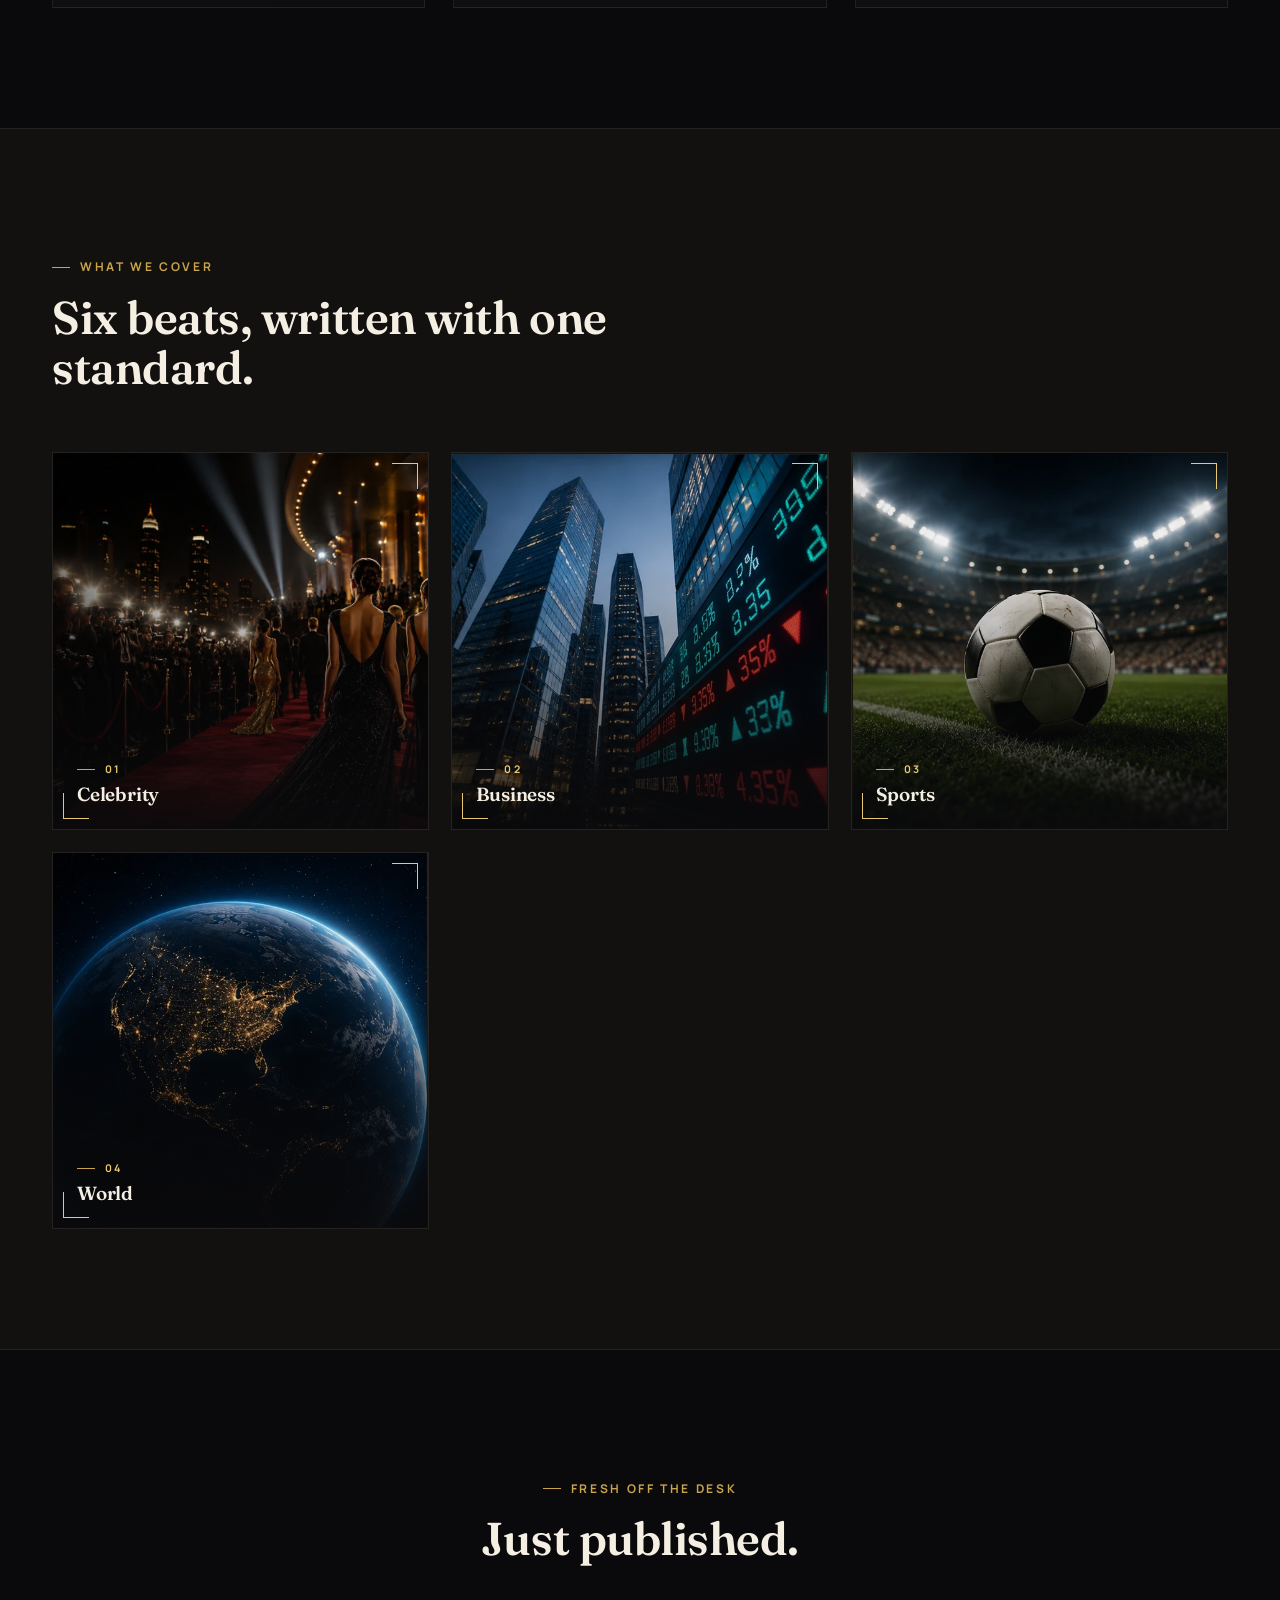
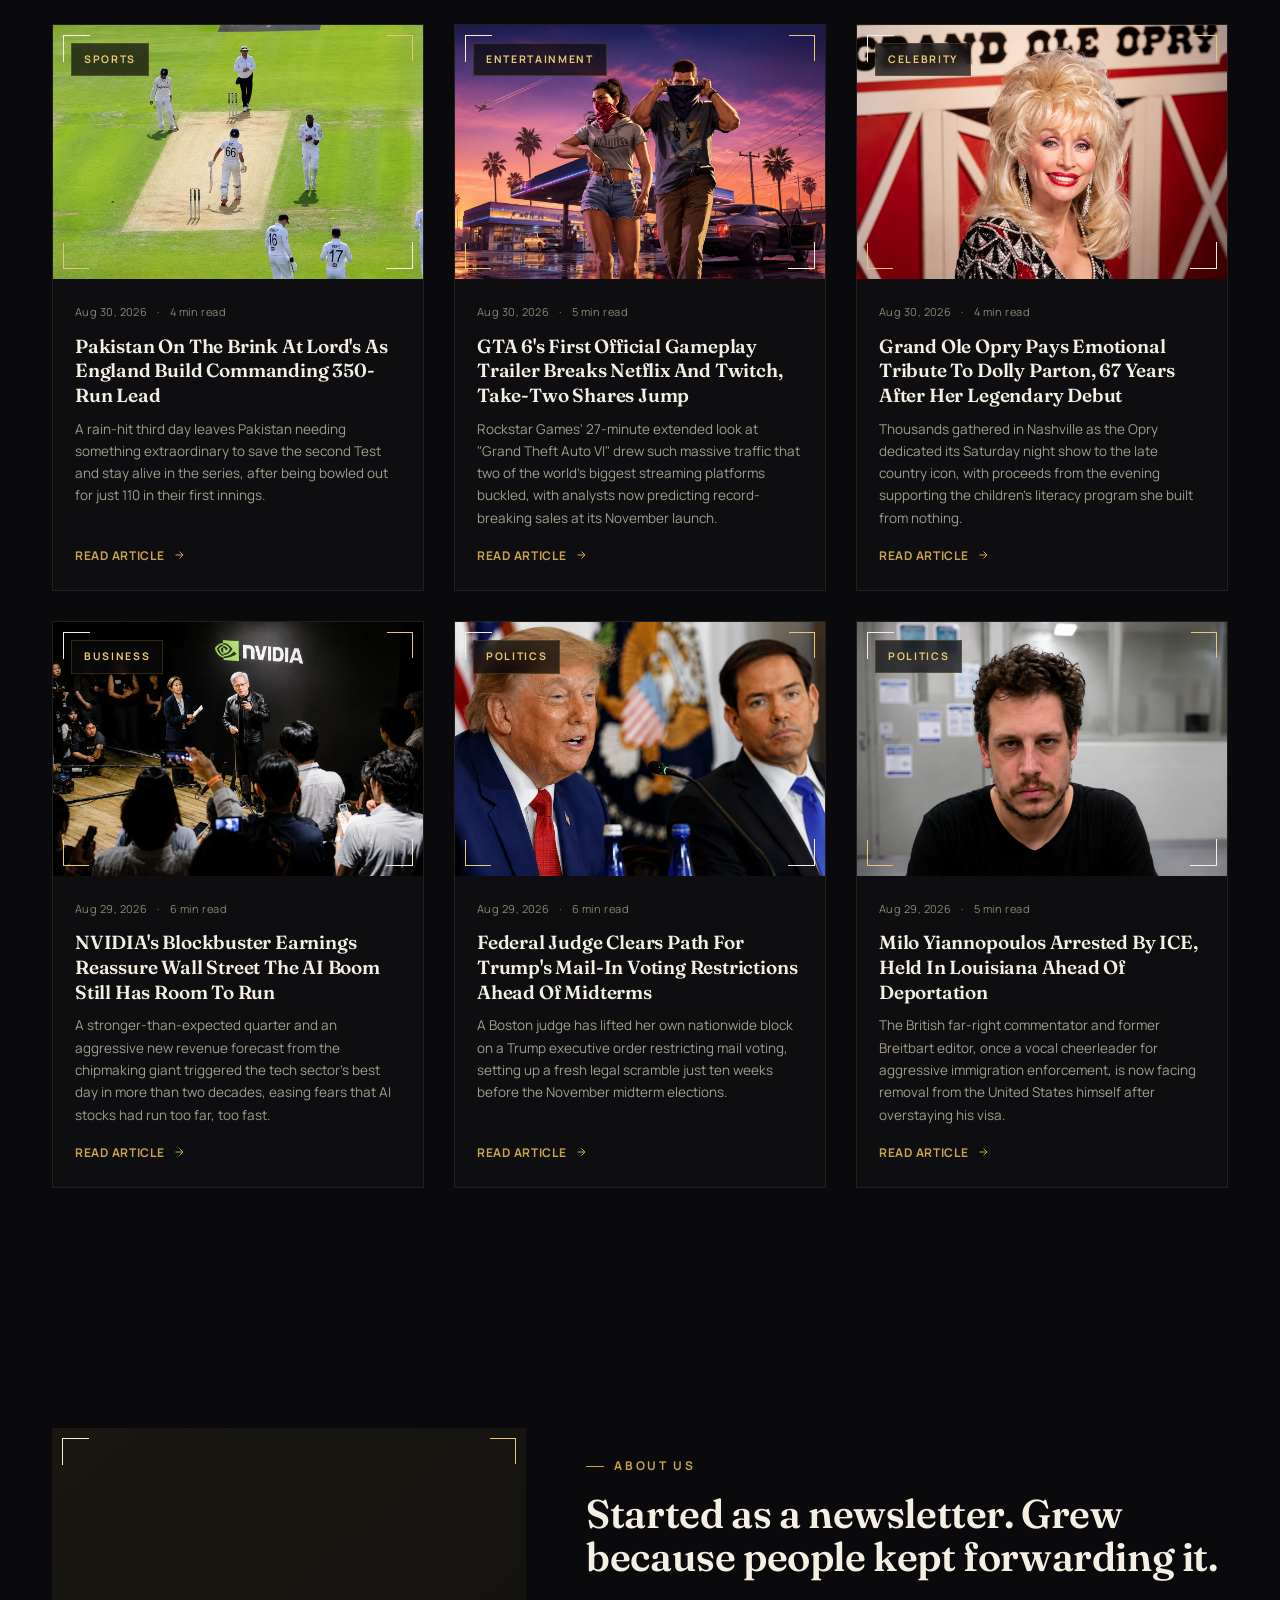
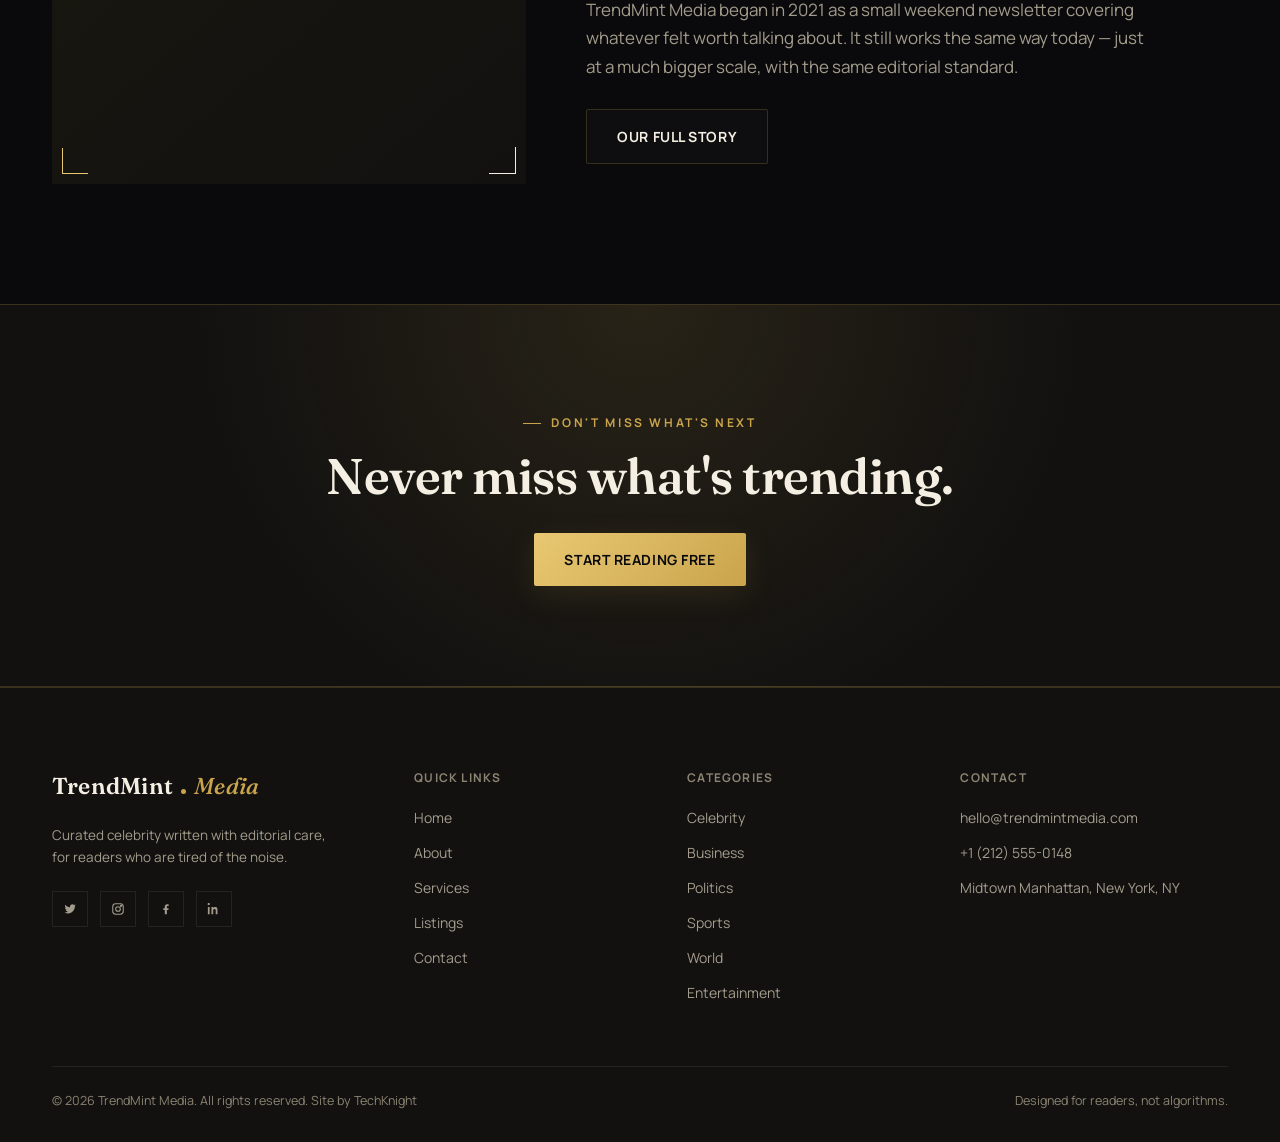
==== commit d73ed4c0: "Merge cf9631e6b69f05178b6f65ae3337173b56fe5922 into e84720a54c9b5c324617979ef20f8d2f2e98ab25" ====
--- a/index.html
+++ b/index.html
@@ -10,11 +10,9 @@
 <meta property="og:description" content="Curated celebrity coverage from TrendMint Media.">
 <meta property="og:url" content="https://trendmintmedia.com/">
 <meta property="og:type" content="website">
-<meta property="og:image" content="https://trendmintmedia.com/images/homepage-og-cover.png">
-<meta name="twitter:card" content="summary_large_image">
+<meta name="twitter:card" content="summary">
 <meta name="twitter:title" content="TrendMint Media — Stories Worth Pausing The Scroll For">
 <meta name="twitter:description" content="Curated celebrity coverage from TrendMint Media.">
-<meta name="twitter:image" content="https://trendmintmedia.com/images/homepage-og-cover.png">
 <link rel="canonical" href="https://trendmintmedia.com/">
 <meta name="theme-color" content="#0a0a0c">
 <meta name="google-site-verification" content="MKRjA9s4EVQdHNH02AEbujS9YzDwLYDT3Do_nQvj9mA" />
@@ -641,7 +639,7 @@
       </div>
     </div>
     <div class="footer-bottom">
-      <span>© <span id="year"></span> TrendMint Media. All rights reserved.</span>
+      <span>© <span id="year"></span> TrendMint Media. All rights reserved. Site by <a href="https://techknight.se" target="_blank" rel="noopener">TechKnight</a></span>
       <span>Designed for readers, not algorithms.</span>
     </div>
   </div>
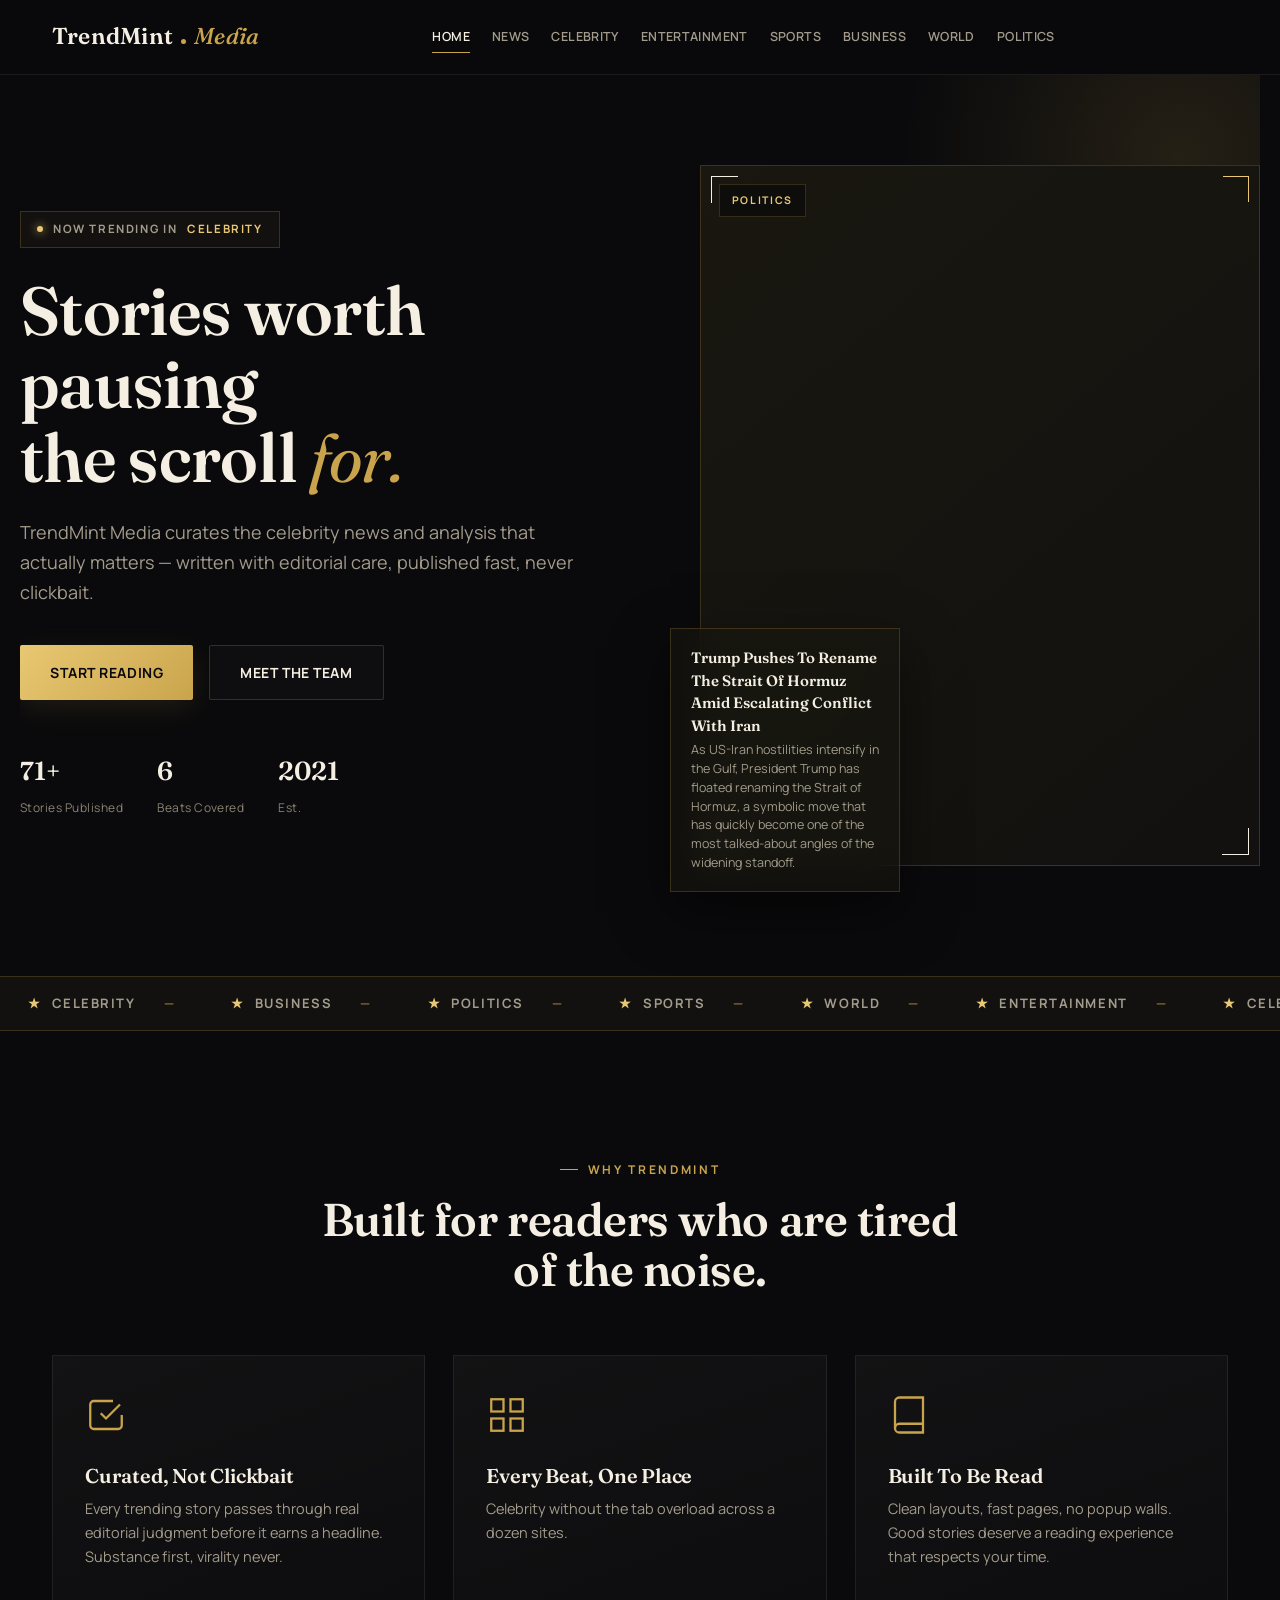
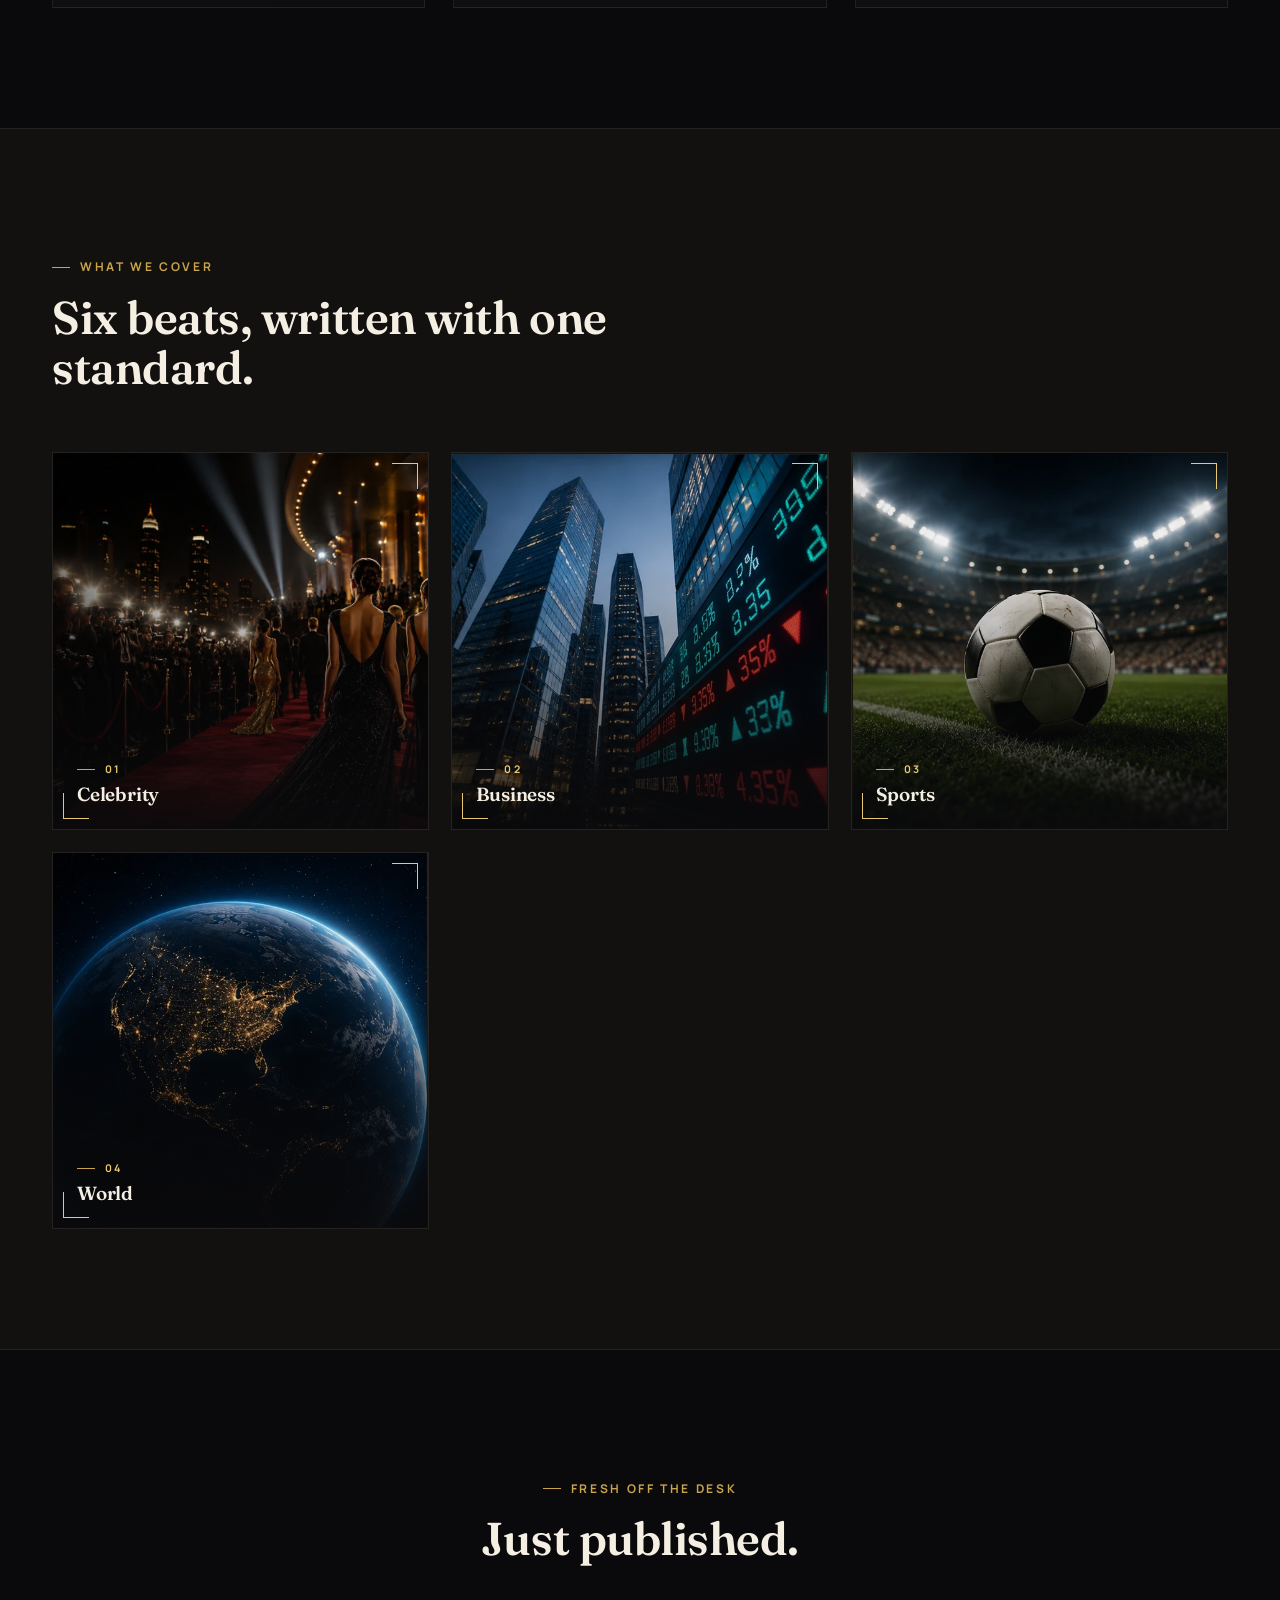
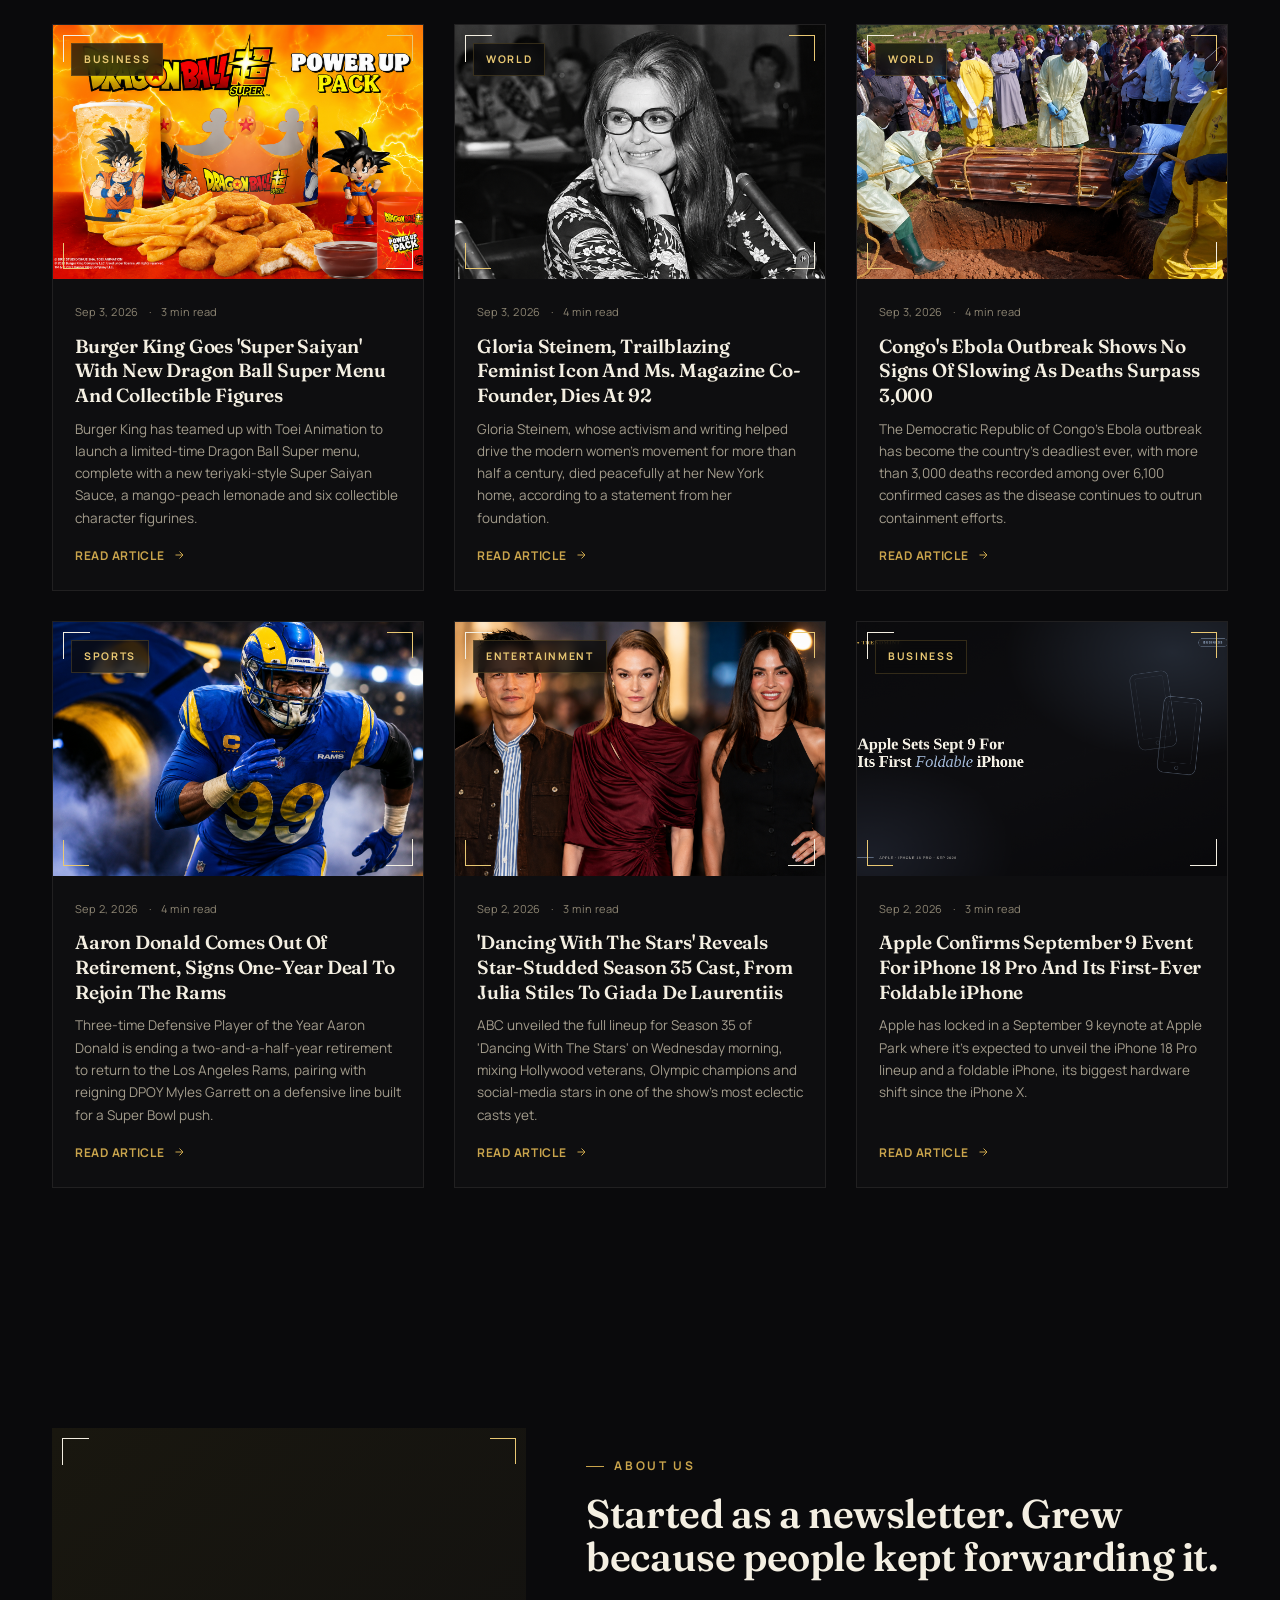
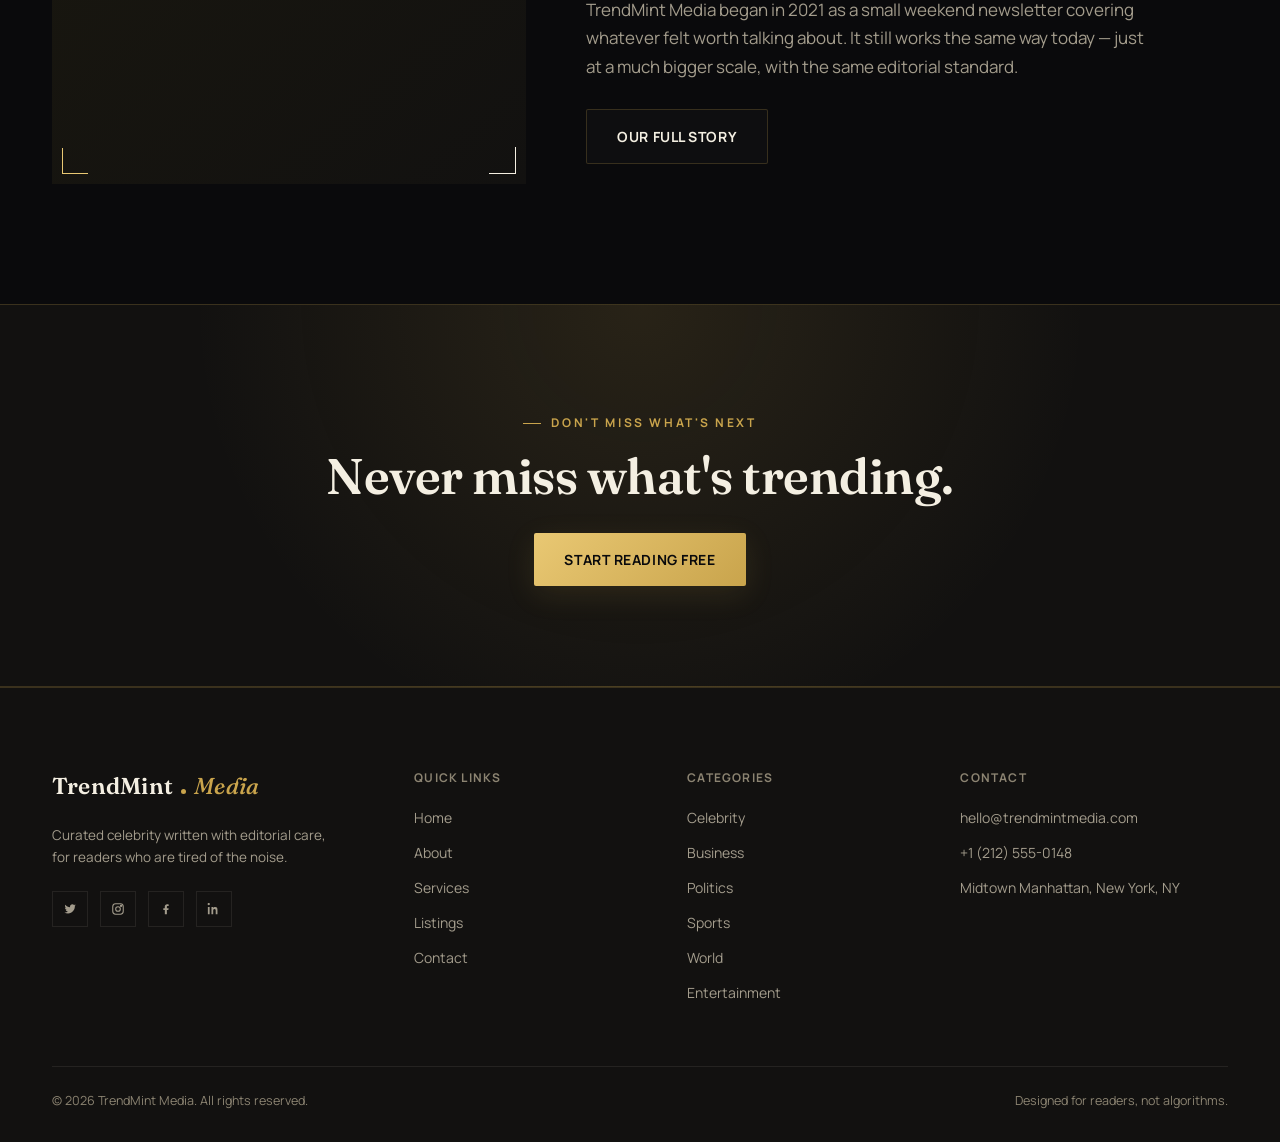
==== commit 4a8019c1: "Fix article cover images: clean up duplicate root uploads, fix Trump image extension, wire homepage " ====
--- a/index.html
+++ b/index.html
@@ -10,9 +10,11 @@
 <meta property="og:description" content="Curated celebrity coverage from TrendMint Media.">
 <meta property="og:url" content="https://trendmintmedia.com/">
 <meta property="og:type" content="website">
-<meta name="twitter:card" content="summary">
+<meta property="og:image" content="https://trendmintmedia.com/images/homepage-social-share.png">
+<meta name="twitter:card" content="summary_large_image">
 <meta name="twitter:title" content="TrendMint Media — Stories Worth Pausing The Scroll For">
 <meta name="twitter:description" content="Curated celebrity coverage from TrendMint Media.">
+<meta name="twitter:image" content="https://trendmintmedia.com/images/homepage-social-share.png">
 <link rel="canonical" href="https://trendmintmedia.com/">
 <meta name="theme-color" content="#0a0a0c">
 <meta name="google-site-verification" content="MKRjA9s4EVQdHNH02AEbujS9YzDwLYDT3Do_nQvj9mA" />
@@ -639,7 +641,7 @@
       </div>
     </div>
     <div class="footer-bottom">
-      <span>© <span id="year"></span> TrendMint Media. All rights reserved. Site by <a href="https://techknight.se" target="_blank" rel="noopener">TechKnight</a></span>
+      <span>© <span id="year"></span> TrendMint Media. All rights reserved.</span>
       <span>Designed for readers, not algorithms.</span>
     </div>
   </div>
